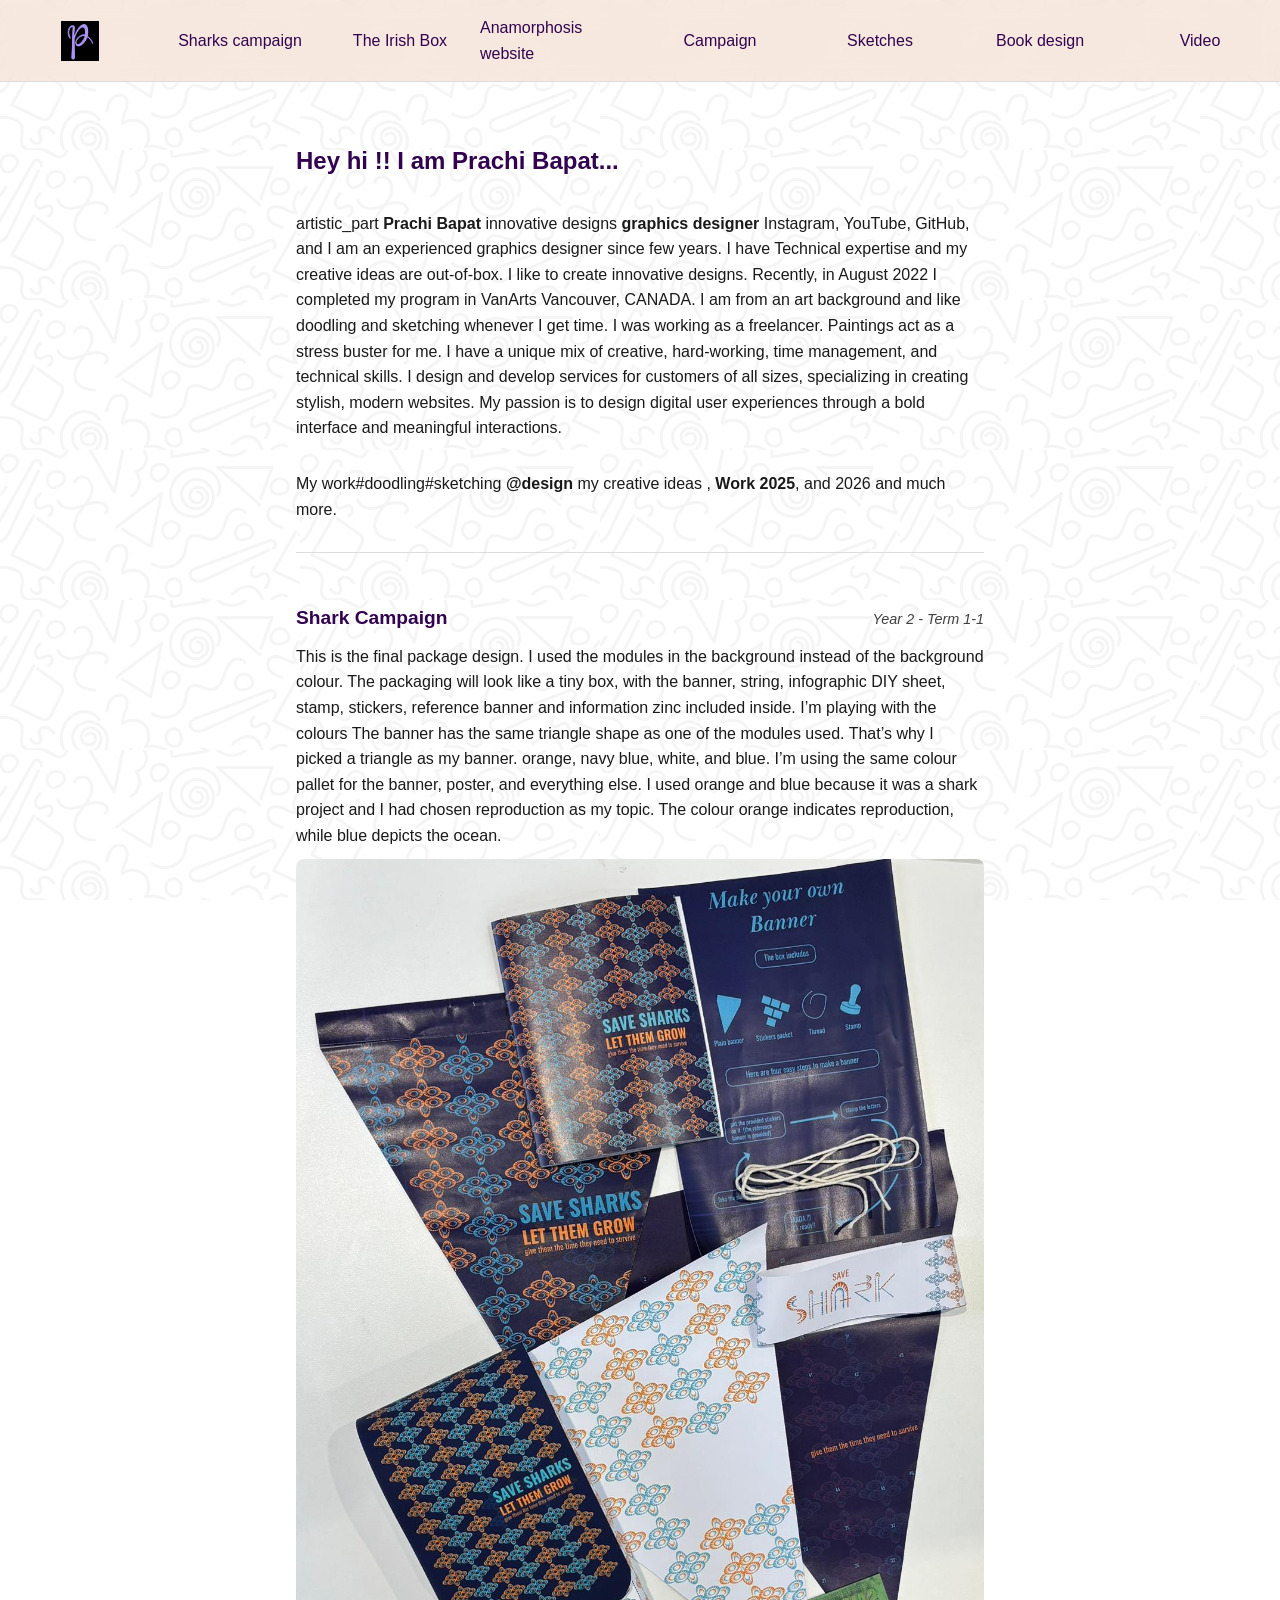
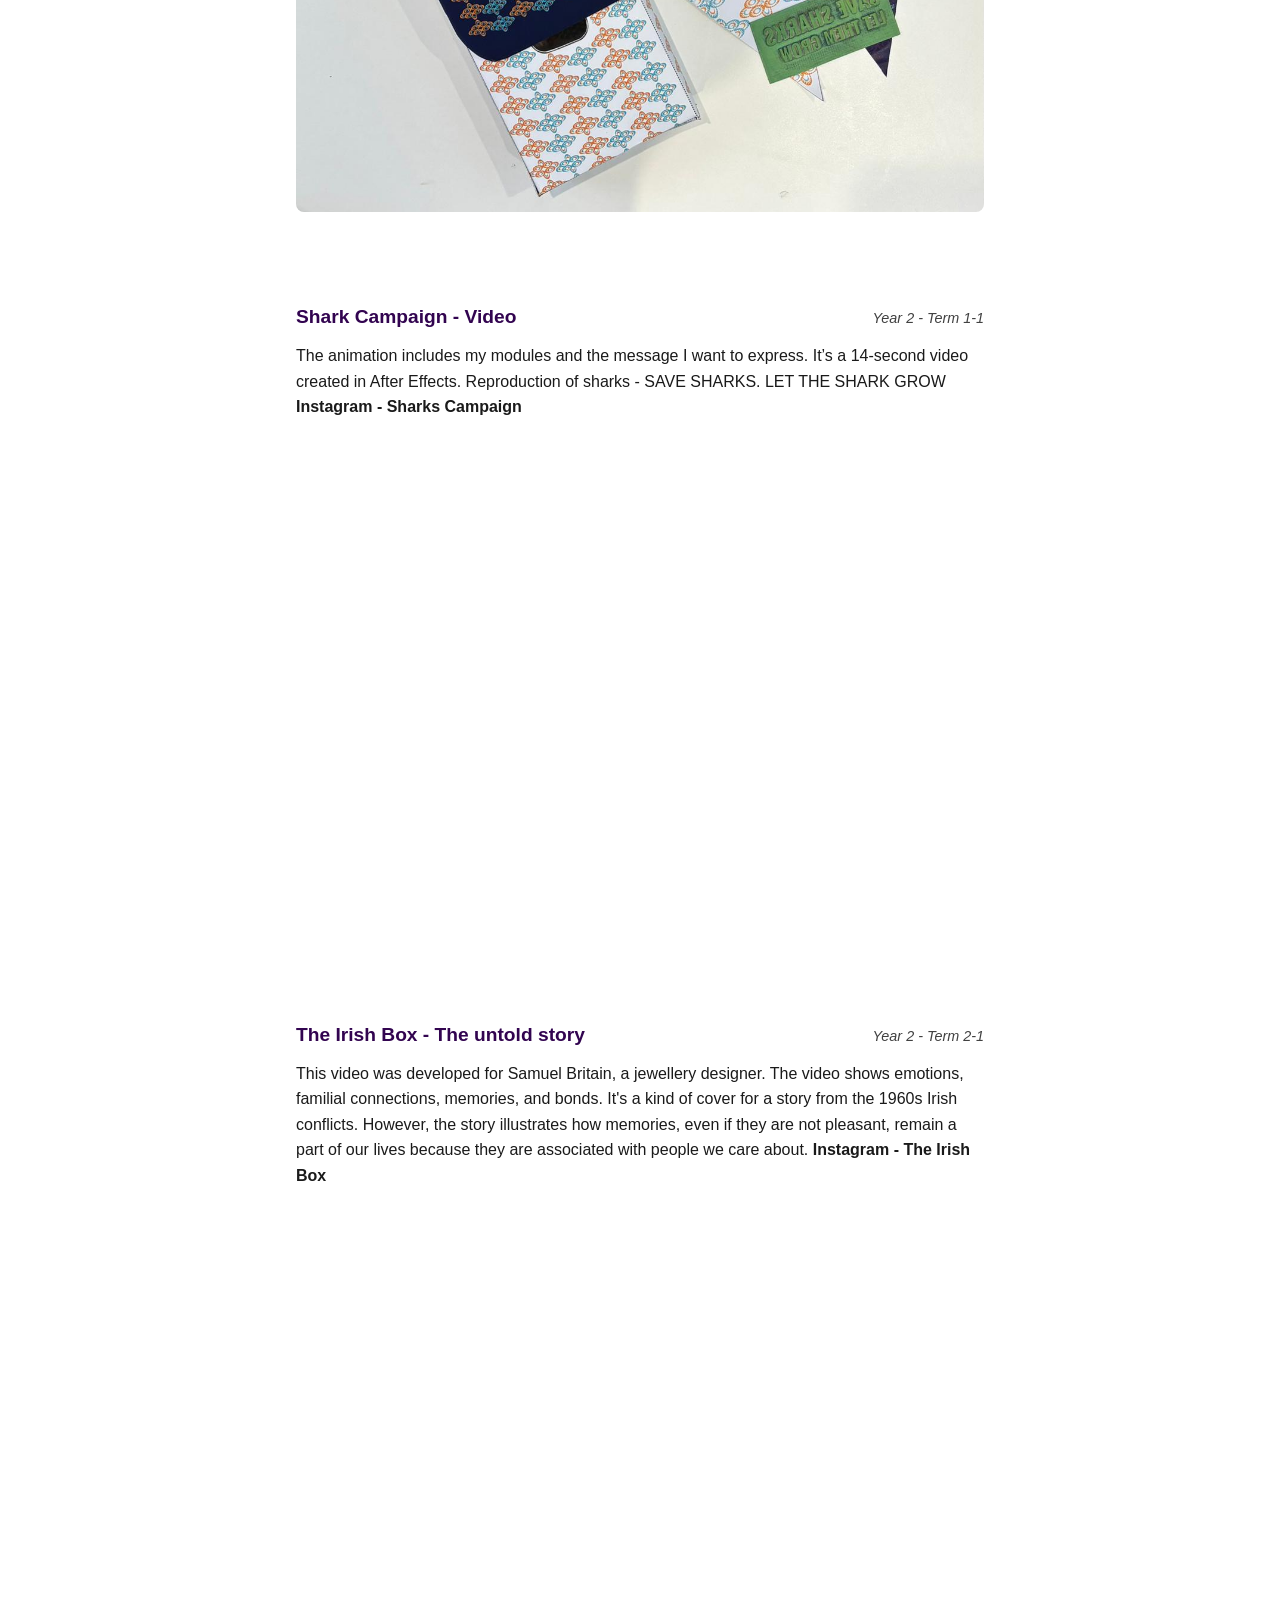
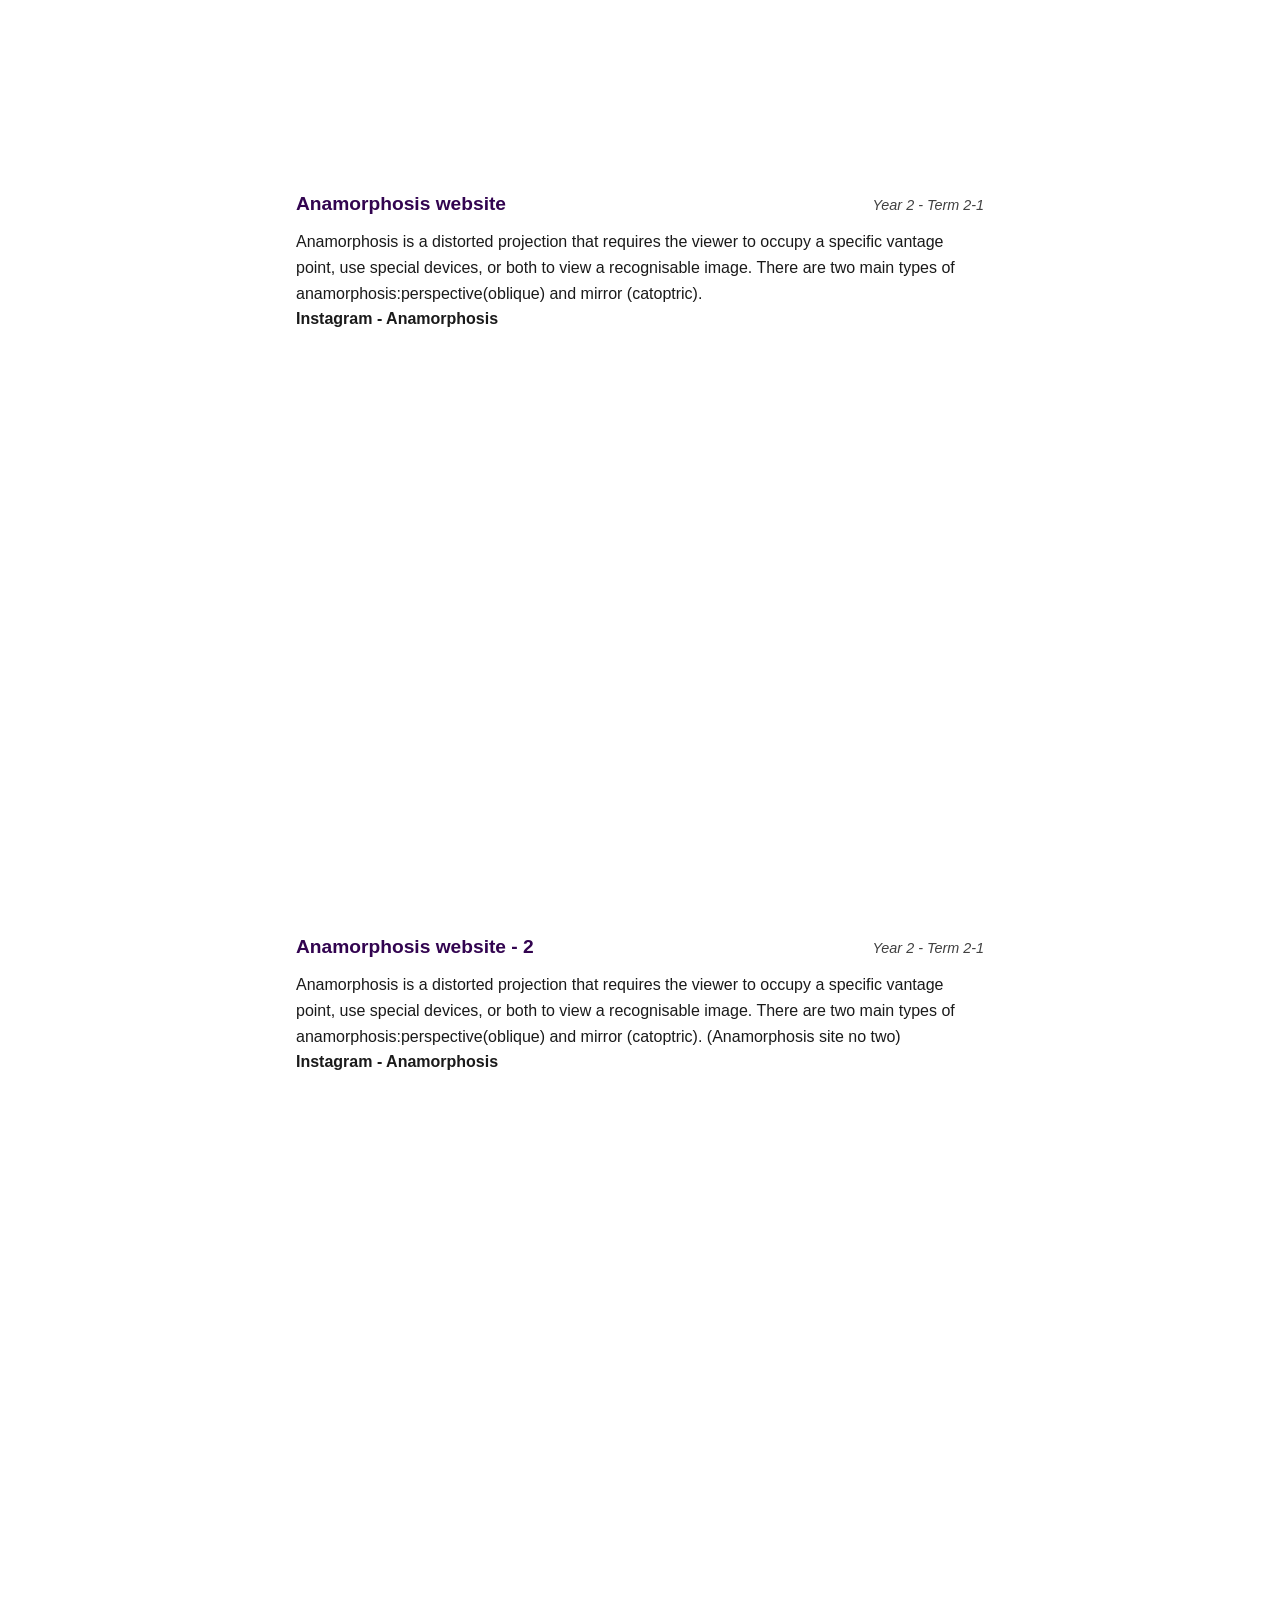
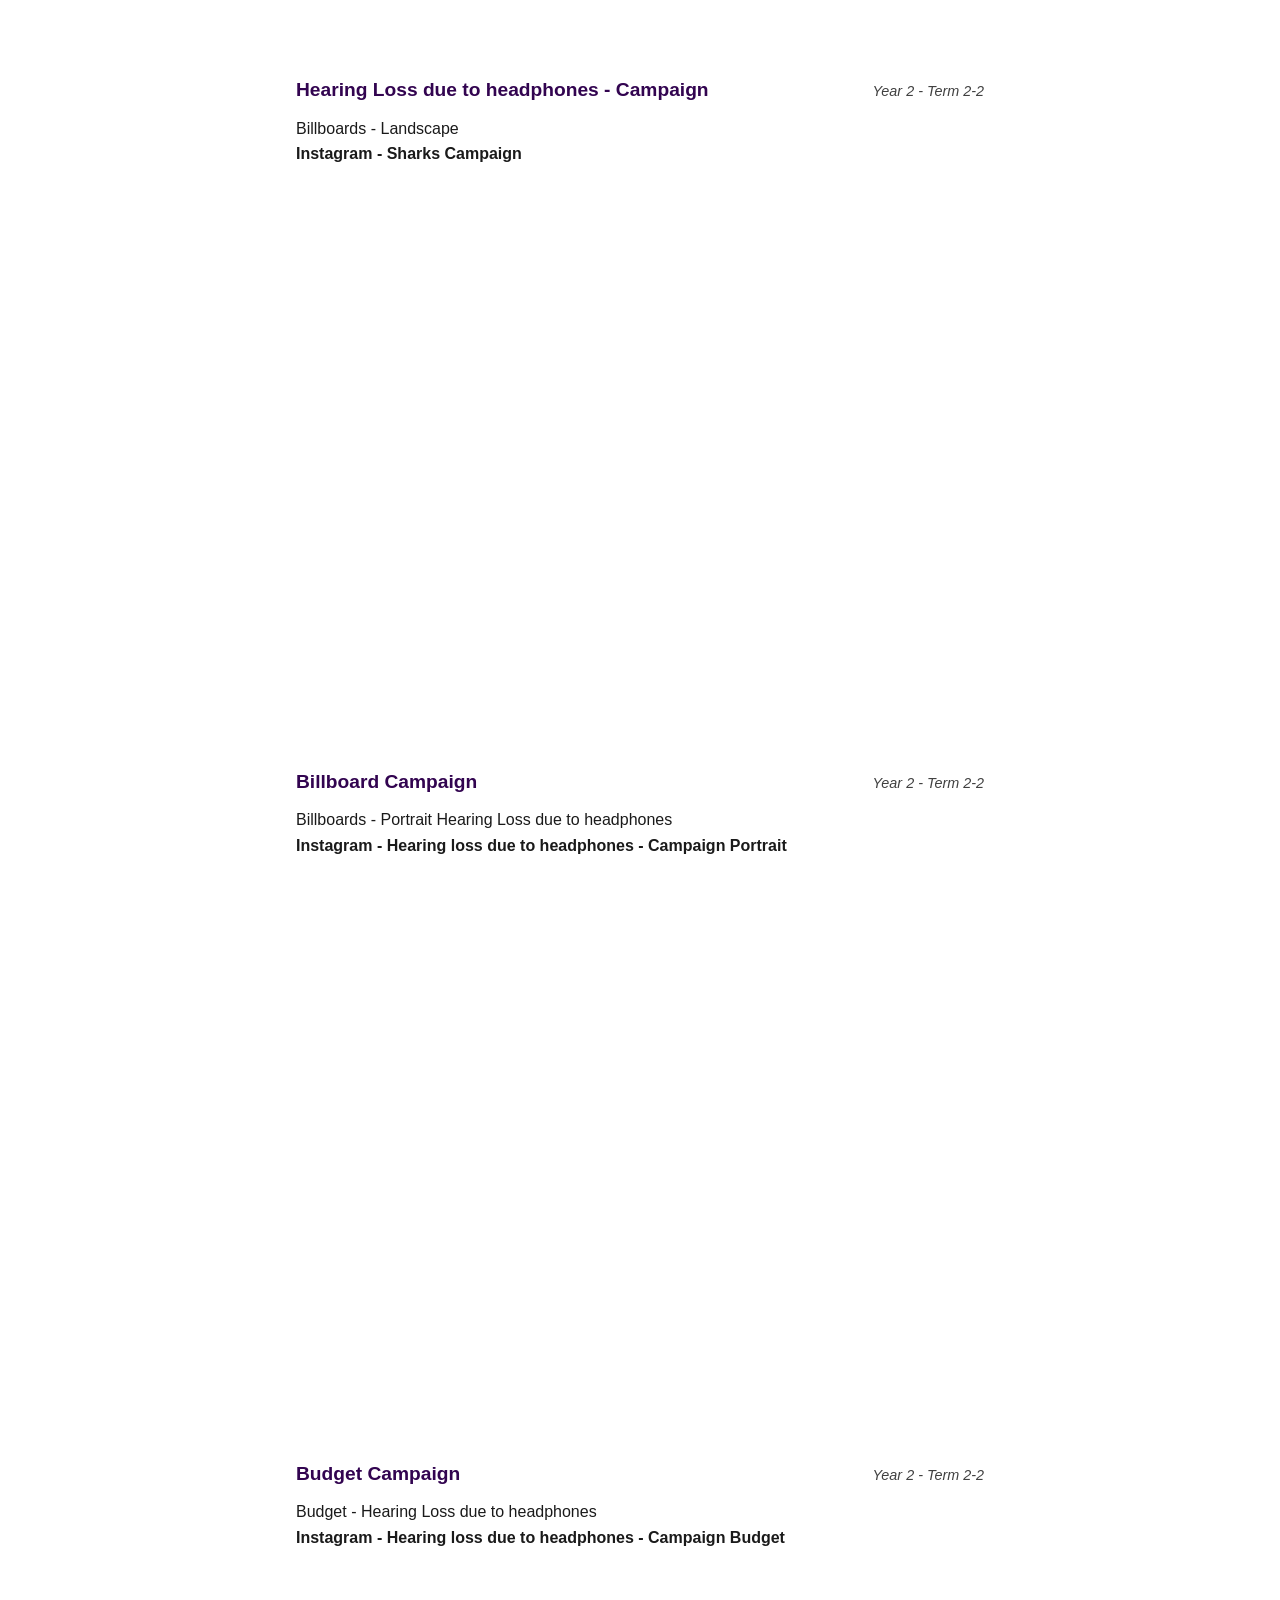
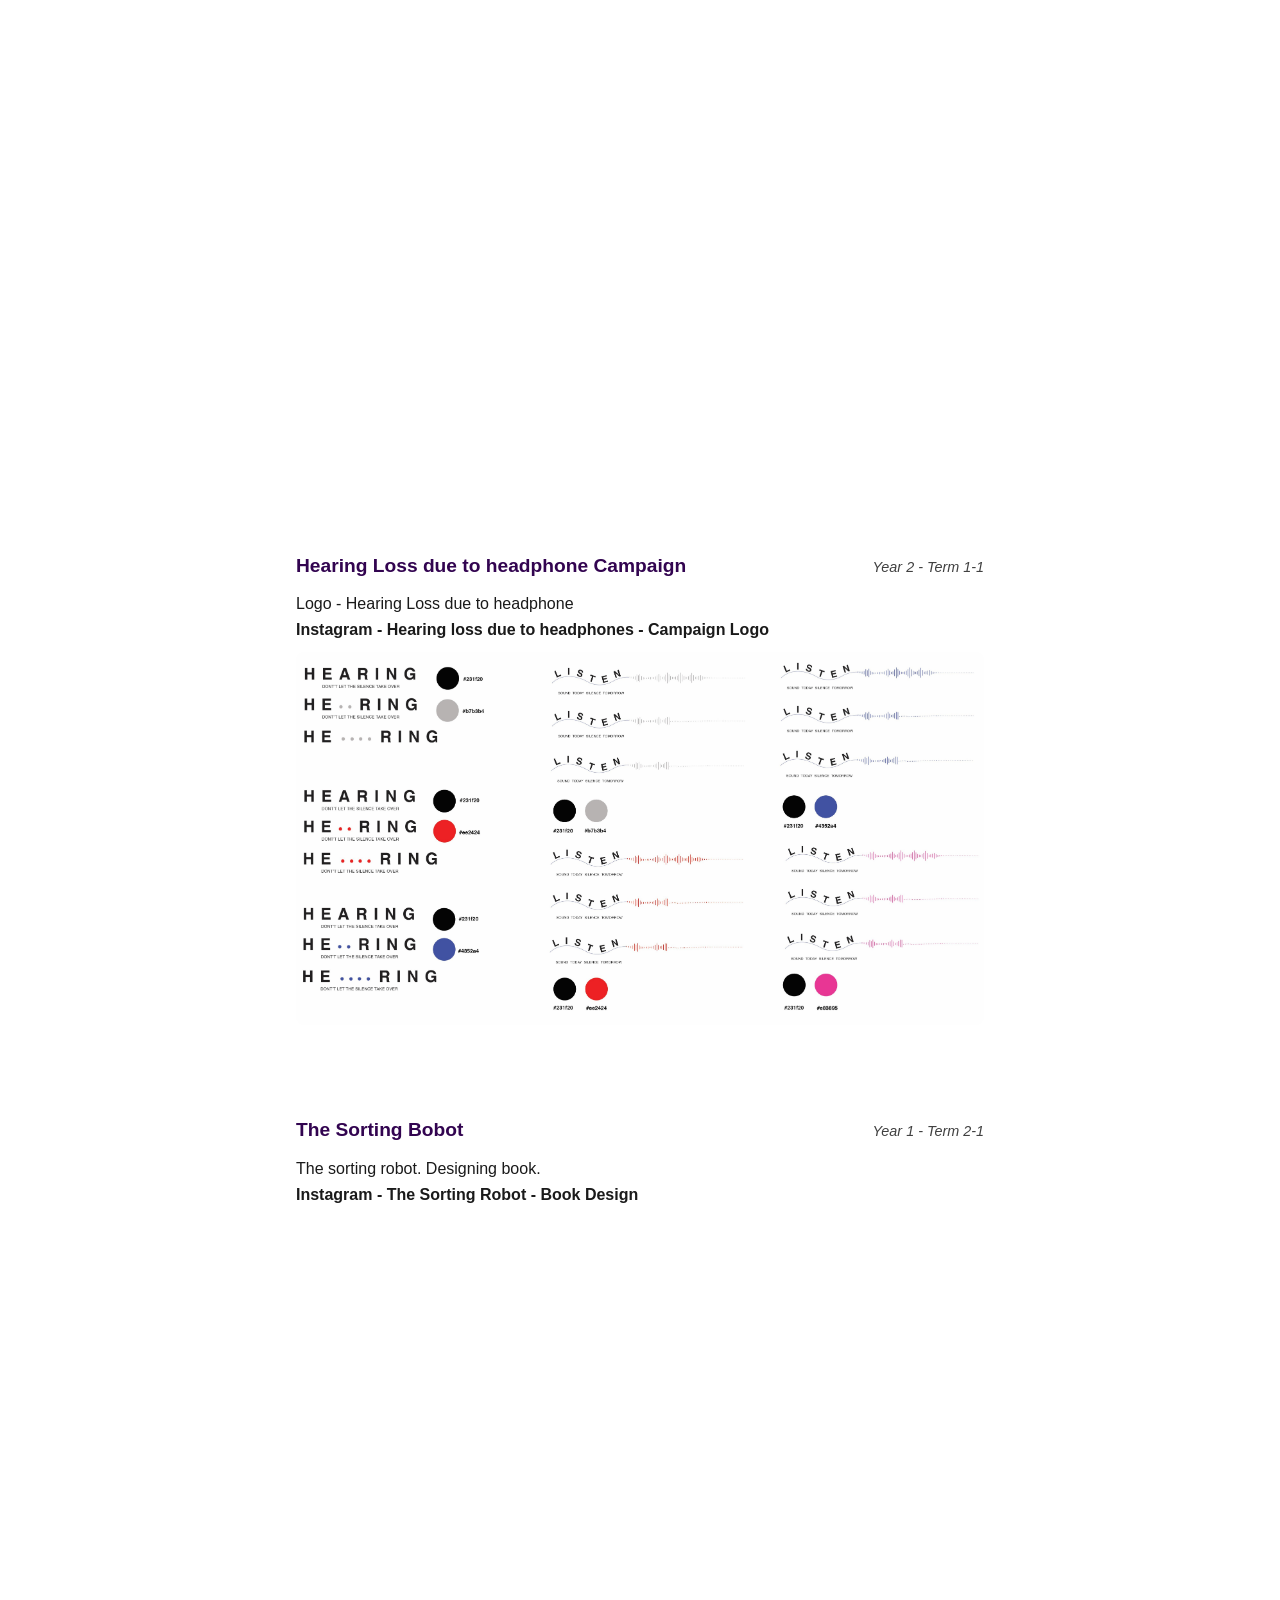
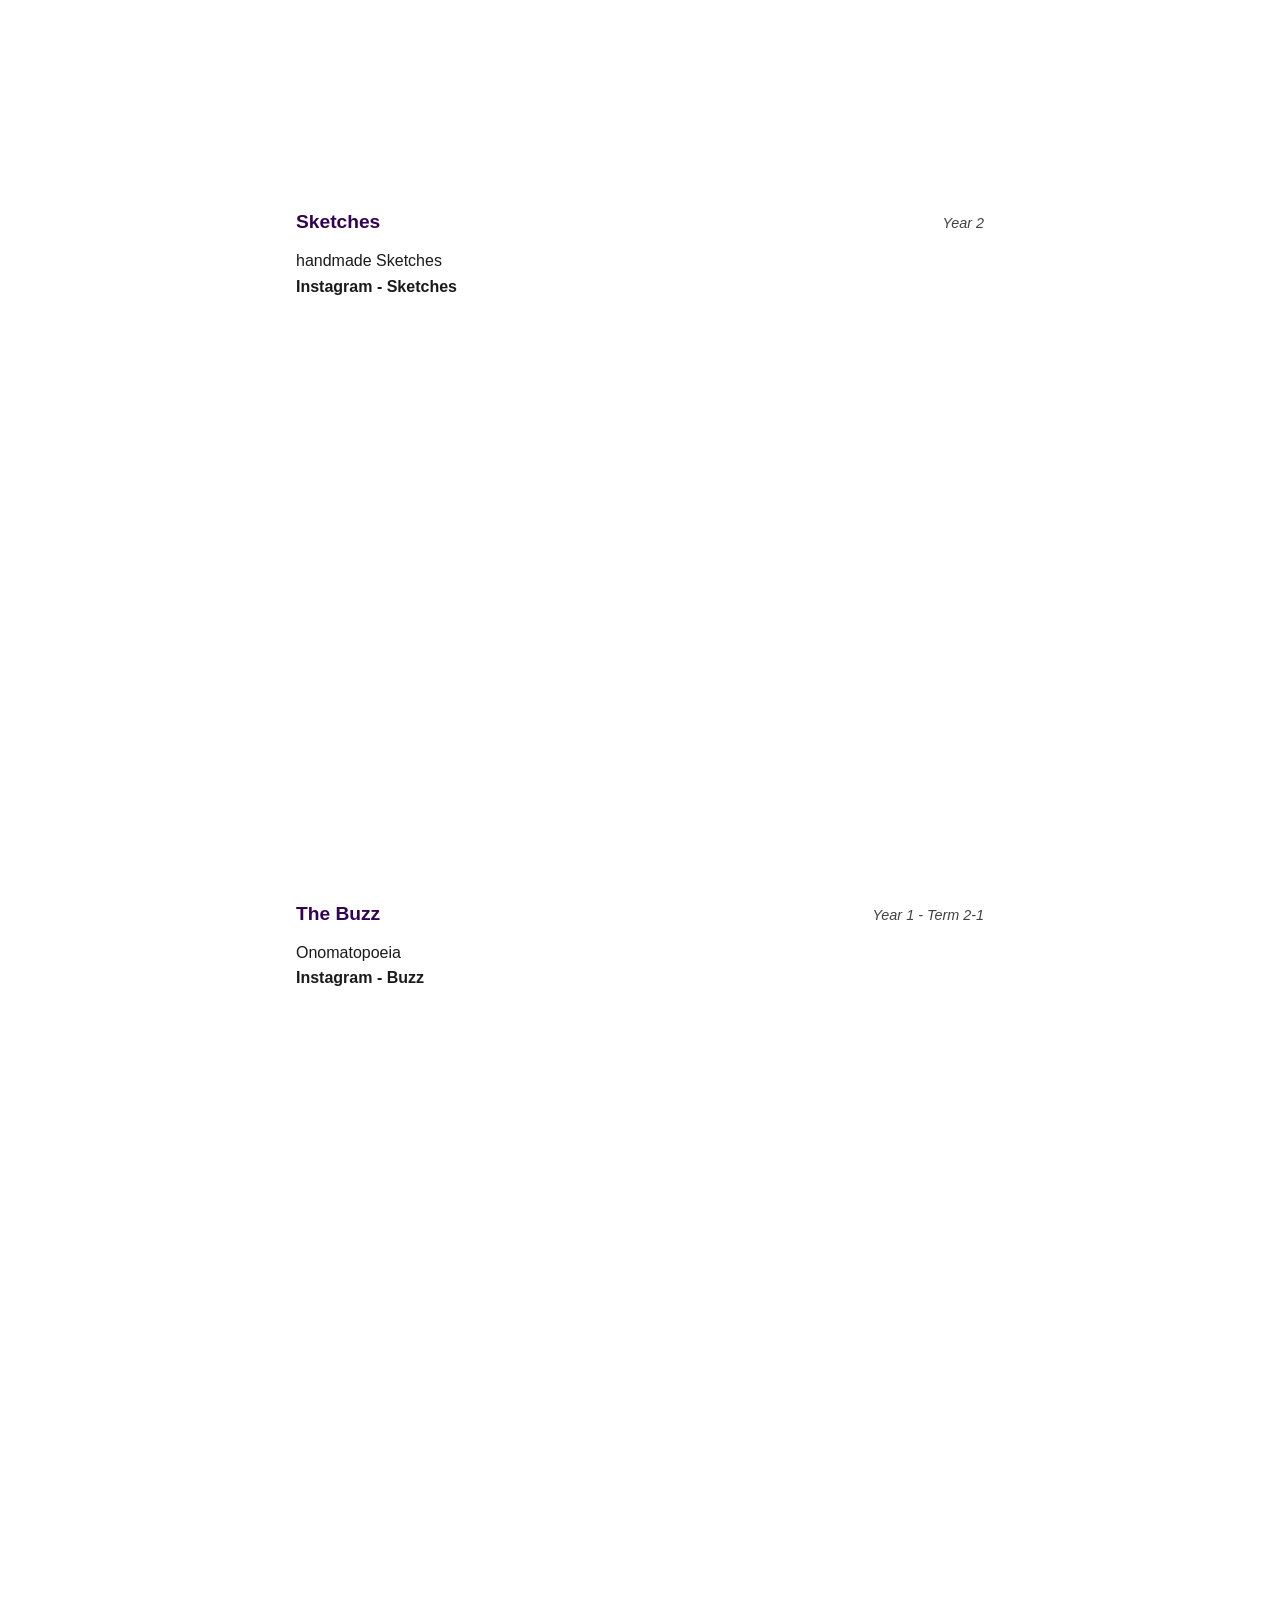
==== index.html @ adf783c0 "updated" ====
<!DOCTYPE html>
<html lang="en">
<head>
    <meta charset="UTF-8">
    <meta name="viewport" content="width=device-width, initial-scale=1.0">
    <title>Prachi - Portfolio - 2026</title>
    <!-- Favicon -->
    <link rel="icon" type="image/png" href="assets/pp.png">
    <link rel="stylesheet" href="styles.css">
    <!-- Swamiho!!! -->
    <!-- <PrachiBapat> -->


</head>
<!-- <style>

</style> -->

<body>

   <nav class="navbar">
    <div class="nav-item logo">
        <img src="assets/pp.png" alt="Logo">
    </div>

    <div class="nav-item">
        <a href="#shark">Sharks campaign</a>
    </div>

    <div class="nav-item">
       <a href="#irish">The Irish Box</a>
    </div>

    <div class="nav-item">
        <a href="#anamorphosis">Anamorphosis website</a>
    </div>

      <div class="nav-item">
        <a href="#campaign">Campaign</a>
    </div>

      <div class="nav-item">
        <a href="#sketches">Sketches</a>
    </div>

    <div class="nav-item">
        <a href="#book">Book design</a>
    </div>

      <div class="nav-item">
        <a href="#buzz">Video</a>
    </div>
</nav>

<!-- My section Prachi Bapat -->
<div class="container">
<h1>Hey hi !! I am Prachi Bapat...</h1>
        
<div class="intro">
    <p>
    artistic_part

        <a href="https://www.instagram.com/artistic_part/" target="_blank" rel="noopener noreferrer">
        <strong>Prachi Bapat</strong>
        </a>
       innovative designs <strong>graphics designer</strong> 
        <a href="https://www.instagram.com/artistic_part/" target="_blank" rel="noopener noreferrer">Instagram</a>, 
        <a href="https://www.youtube.com/@bapatprachi1" target="_blank" rel="noopener noreferrer">YouTube</a>, 
        <a href="https://github.com/PrachiBapat" target="_blank" rel="noopener noreferrer">GitHub</a>, and 
        
       I am an experienced graphics designer since few years. I have Technical expertise and my creative ideas 
        are out-of-box. I like to create innovative designs. Recently, in August 2022 I completed my program in 
        VanArts Vancouver, CANADA. I am from an art background and like doodling and sketching whenever I get time. 
        I was working as a freelancer.
        Paintings act as a stress buster for me. I have a unique mix of creative, hard-working, time management, and 
        technical skills. I design and develop services for customers of all sizes, specializing in creating stylish, 
        modern websites. My passion is to design digital user experiences through a bold interface and meaningful 
        interactions.
   
   
    </p>
    </div>

    <div class="featured">
        <p>
            My work#doodling#sketching
            <a href="https://www.instagram.com/artistic_part/" target="_blank" rel="noopener noreferrer">
            <strong>@design</strong>
            </a>
            my creative ideas , 
            <a href="https://www.instagram.com/artistic_part/" target="_blank" rel="noopener noreferrer"></a> <a href="https://www.instagram.com/artistic_part/" target="_blank" rel="noopener noreferrer"><strong>Work 2025</strong></a>, and 2026 and much more.
        </p>
        </div>


<!-- Sections for portfolio -->
<!-- Shark campaign -->
    <div class="project" id="shark">
    <div class="project-header">
    <h2 class="project-title">Shark Campaign</h2>
    <span class="project-tag">Year 2 - Term 1-1</span>
    </div>
            
    <p class="project-description">
            This is the final package design. I used the modules
            in the background instead of the background
            colour. The packaging will look like a tiny box,
            with the banner, string, infographic DIY sheet,
            stamp, stickers, reference banner and information
            zinc included inside. I’m playing with the colours
            The banner has the same triangle shape as one of
            the modules used. That’s why I picked a triangle as
            my banner. orange, navy blue, white, and blue. I’m using the same
            colour pallet for the banner, poster, and everything else.
            I used orange and blue because it was a shark project
            and I had chosen reproduction as my topic. The colour
            orange indicates reproduction, while blue depicts the ocean. 
    </p>

    <div class="project-images" data-link="https://www.instagram.com/p/DTfpolkDM44/?img_index=1">
    <div class="project-image device">
            <img 
            src="assets/SharksCampaign.jpeg" 
            class="project-image device"
            style="width:100%; height:100%; object-fit:cover; display:block; border-radius:8px;"
            alt="sharks"
            />
</div>
</div>
</div>

        
<!-- src="assets/Save sharks - updated animation.mp4"  -->
<!-- Shark campaign - Video -->
<div class="project">
<div class="project-header">
<h2 class="project-title">Shark Campaign - Video</h2>
<span class="project-tag">Year 2 - Term 1-1</span>
</div>
            
<p class="project-description">
    The animation includes my modules and the message I want to express. It’s a 14-second video created in After Effects. 
    Reproduction of sharks - SAVE SHARKS. LET THE SHARK GROW <br>
     <a href="https://www.instagram.com/p/DTz6Tdmjepw/?img_index=1" target="_blank" rel="noopener noreferrer">
        <strong>Instagram - Sharks Campaign</strong>
        </a>
<div class="project-images">
    <iframe 
        class="project-image device"
        src="https://www.youtube.com/embed/jfuZoXgCUTU"
      style="width:100%; height:500px; border-radius:8px; border:none;"
        allow="accelerometer; autoplay; clipboard-write; encrypted-media; gyroscope; picture-in-picture"
        allowfullscreen>
    </iframe>
</div>
</div>


<!-- The Irish Box - The untold story -->
<div class="project" id="irish">
<div class="project-header">
        <h2 class="project-title">The Irish Box - The untold story</h2>
        <span class="project-tag">Year 2 - Term 2-1</span>
    </div>
            
        <p class="project-description">
        
        This video was developed for Samuel Britain, a jewellery designer. The video shows emotions, familial connections, 
        memories, and bonds. It's a kind of cover for a story from the 1960s Irish conflicts. However, the story illustrates 
        how memories, even if they are not pleasant, remain a part of our lives because they are associated with people 
        we care about.

         <a href="https://www.instagram.com/p/DXGnGL6jYrQ/" target="_blank" rel="noopener noreferrer">
        <strong>Instagram - The Irish Box</strong>
        </a>
        
        </p>

   <div class="project-images">
    <iframe 
        class="project-image device"
        src="https://www.youtube.com/embed/rxQp_QHBBwI"
      style="width:100%; height:500px; border-radius:8px; border:none;"
        allow="accelerometer; autoplay; clipboard-write; encrypted-media; gyroscope; picture-in-picture"
        allowfullscreen>
    </iframe>
</div>
</div>  


<!-- Website Anamorphosis -->
<div class="project" id="anamorphosis">
<div class="project-header">
<h2 class="project-title">Anamorphosis website</h2>
        <span class="project-tag">Year 2 - Term 2-1</span>
        </div>
            
        <p class="project-description">
        Anamorphosis is a distorted projection that requires the viewer to occupy a 
        specific vantage point, use special devices, or both to view a recognisable image. 
        There are two main types of anamorphosis:perspective(oblique) and mirror (catoptric). <br>

         <a href="https://www.instagram.com/p/DY26A_AoNQ3/" target="_blank" rel="noopener noreferrer">
        <strong>Instagram - Anamorphosis</strong>
        </a>
        </p>

    <div class="project-images" data-link="https://www.instagram.com/p/DY26A_AoNQ3/">
    <iframe 
        class="project-image device"
        src="https://www.youtube.com/embed/jjucuS_l2oU""
        style="width:100%; height:500px; border-radius:8px; border:none;"
        allow="autoplay; encrypted-media"
        allowfullscreen>
    </iframe>
</div>
</div> 


        
<!-- Anamorphosis site no 2 -->
<div class="project">
            <div class="project-header">
                <h2 class="project-title">Anamorphosis website - 2</h2>
                <span class="project-tag">Year 2 - Term 2-1</span>
            </div>
            
            <p class="project-description">
            Anamorphosis is a distorted projection that requires the viewer to occupy a 
            specific vantage point, use special devices, or both to view a recognisable image. 
            There are two main types of anamorphosis:perspective(oblique) and mirror (catoptric).
            (Anamorphosis site no two) <br>

             <a href="https://www.instagram.com/p/DY26xg7IZVU/" target="_blank" rel="noopener noreferrer">
            <strong>Instagram - Anamorphosis</strong>
            </a>
            </p>

    <div class="project-images" data-link="https://www.instagram.com/p/DY26xg7IZVU/">
    <iframe 
        class="project-image device"
        src="https://www.youtube.com/embed/wKIyB-eJLmo"
        style="width:100%; height:500px; border-radius:8px; border:none;"
        allow="autoplay; encrypted-media"
        allowfullscreen>
    </iframe>
</div>
</div>


<!-- Billboard - Campaign -->
<div class="project" id="campaign">
            <div class="project-header">
                <h2 class="project-title"> Hearing Loss due to headphones - Campaign</h2>
                <span class="project-tag">Year 2 - Term 2-2</span>
            </div>
            
            <p class="project-description">
            Billboards - Landscape <br>
            <a href="https://www.instagram.com/p/DY2wqzvoAAr/" target="_blank" rel="noopener noreferrer">
            <strong>Instagram - Sharks Campaign</strong>
        </a>

            </p>

    <div class="project-images" data-link="https://www.instagram.com/p/DY2wqzvoAAr/">
    <iframe 
        class="project-image device"
        src="https://www.youtube.com/embed/767msRxEMl8"
        style="width:100%; height:500px; border-radius:8px; border:none;"
        allow="autoplay; encrypted-media"
        allowfullscreen>
    </iframe>
</div>
</div>

<!-- Billboard - Campaign - Portrait-->
<div class="project" id="campaign">
            <div class="project-header">
                <h2 class="project-title"> Billboard Campaign</h2>
                <span class="project-tag">Year 2 - Term 2-2</span>
            </div>
            
            <p class="project-description">
            Billboards - Portrait
            Hearing Loss due to headphones<br>

            <a href="https://www.instagram.com/p/DY2xyRoocsJ/" target="_blank" rel="noopener noreferrer">
            <strong>Instagram - Hearing loss due to headphones - Campaign Portrait</strong>
        </a>

            </p>

    <div class="project-images" data-link="https://www.instagram.com/p/DY2xyRoocsJ/">
    <iframe 
        class="project-image device"
        src="https://www.youtube.com/embed/bPIADqx1MvQ"
        style="width:100%; height:500px; border-radius:8px; border:none;"
        allow="autoplay; encrypted-media"
        allowfullscreen>
    </iframe>
</div>
</div>

<!-- Budget - Campaign -->
<div class="project" id="campaign">
            <div class="project-header">
                <h2 class="project-title"> Budget Campaign</h2>
                <span class="project-tag">Year 2 - Term 2-2</span>
            </div>
            
            <p class="project-description">
            Budget - Hearing Loss due to headphones <br>

             <a href="https://www.instagram.com/artistic_part/reel/DY23F_gIOBh/" target="_blank" rel="noopener noreferrer">
            <strong>Instagram - Hearing loss due to headphones - Campaign Budget</strong>
        </a>
            </p>

    <div class="project-images" data-link="https://www.instagram.com/artistic_part/reel/DY23F_gIOBh/">
    <iframe 
        class="project-image device"
        src="https://www.youtube.com/embed/WJ8DaYz_bf4"
        style="width:100%; height:500px; border-radius:8px; border:none;"
        allow="autoplay; encrypted-media"
        allowfullscreen>
    </iframe>
</div>
</div>

<!-- Logo campaign -->
    <div class="project" id="campaign">
    <div class="project-header">
    <h2 class="project-title">Hearing Loss due to headphone Campaign</h2>
    <span class="project-tag">Year 2 - Term 1-1</span>
    </div>
            
    <p class="project-description">
         Logo - Hearing Loss due to headphone <br>
               <a href="https://www.instagram.com/p/DY2y972jb9u/" target="_blank" rel="noopener noreferrer">
            <strong>Instagram - Hearing loss due to headphones - Campaign Logo</strong>
        </a> 
    </p>

    <div class="project-images" data-link="https://www.instagram.com/p/DY2y972jb9u/">
    <div class="project-image device">
            <img 
            src="assets/Hearing Loss due to Headphones - Logo-01.jpg" 
            class="project-image device"
            style="width:100%; height:100%; object-fit:cover; display:block; border-radius:8px;"
            alt="sharks"
            />
</div>
</div>
</div>

<!-- Book - The sorting robot -->
<div class="project" id="book">
            <div class="project-header">
                <h2 class="project-title">The Sorting Bobot</h2>
                <span class="project-tag">Year 1 - Term 2-1</span>
            </div>
            
            <p class="project-description">
            The sorting robot. Designing book.<br>
                  <a href="https://www.instagram.com/p/DOA12x0DUyA/" target="_blank" rel="noopener noreferrer">
            <strong>Instagram - The Sorting Robot - Book Design</strong>
        </a> 
            </p>

    <div class="project-images" data-link="https://www.instagram.com/p/DOA12x0DUyA/">
    <iframe 
        class="project-image device"
        src="https://www.youtube.com/embed/66nBDnQL9U8"
        style="width:100%; height:500px; border-radius:8px; border:none;"
        allow="autoplay; encrypted-media"
        allowfullscreen>
    </iframe>
</div>
</div>

<!-- Sketches -->
<div class="project" id="sketches">
            <div class="project-header">
                <h2 class="project-title"> Sketches</h2>
                <span class="project-tag">Year 2</span>
            </div>
            
            <p class="project-description">
            handmade Sketches <br>

            <a href="https://www.instagram.com/artistic_part/reel/DY2yWN8I6-Y/" target="_blank" rel="noopener noreferrer">
            <strong>Instagram - Sketches</strong>
        </a> 
            </p>

    <div class="project-images" data-link="https://www.instagram.com/artistic_part/reel/DY2yWN8I6-Y/">
    <iframe 
        class="project-image device"
        src="https://www.youtube.com/embed/px8XT_Nkpfc"
        style="width:100%; height:500px; border-radius:8px; border:none;"
        allow="autoplay; encrypted-media"
        allowfullscreen>
    </iframe>
</div>
</div>


<!-- Video - Buzz -->
<div class="project" id="buzz">
            <div class="project-header">
                <h2 class="project-title">The Buzz</h2>
                <span class="project-tag">Year 1 - Term 2-1</span>
            </div>
            
            <p class="project-description">
            Onomatopoeia <br>

                   <a href="https://www.instagram.com/p/DYuwjzrI7lY/" target="_blank" rel="noopener noreferrer">
            <strong>Instagram - Buzz</strong>
        </a>
            </p>

    <div class="project-images" data-link="https://www.instagram.com/p/DYuwjzrI7lY/">
    <iframe 
        class="project-image device"
        src="https://www.youtube.com/embed/GcsMvX7XHA8"
        style="width:100%; height:500px; border-radius:8px; border:none;"
        allow="autoplay; encrypted-media"
        allowfullscreen>
    </iframe>
</div>
</div>


</div> 
</div>

    <script src="script.js"></script>
</body>
</html>
---- styles.css ----
* {
  margin: 0;
  padding: 0;
  box-sizing: border-box;
}

html{
    scroll-behavior: smooth;
}

.navbar {
    width: 100%;
    display: grid;
    grid-template-columns: repeat(8, 1fr);
    align-items: center;
    /* background-color: rgb(243, 222, 208); */
    background: rgba(243, 222, 208, 0.65);
    backdrop-filter: blur(10px);
    -webkit-backdrop-filter: blur(20px);
    border-bottom: 1px solid rgba(0,0,0,0.08);
    border-bottom: 1px solid #ddd;
    padding: 15px 0;
    position: sticky;
    top: 0;
    z-index: 1000;
}

.nav-item {
    display: flex;
    justify-content: center;
    align-items: center;
}

.nav-item.logo img {
    height: 40px;
    width: auto;
    object-fit: contain;
    transition: transform 0.6s ease;
}

.nav-item.logo img:hover {
  transform: rotate(360deg);
}

.nav-item a {
    font-size: 1rem;
    font-weight: 500;
    color: rgb(50, 4, 80);
    text-decoration: none;
    display: inline-block;
    transition: transform 0.3s ease;
}

.nav-item a:hover {
    transform: scale(1.2);
    text-decoration: solid;
}

@media (max-width: 768px) {
    .navbar {
        grid-template-columns: 1fr;
        gap: 10px;
        padding: 15px;
    }
}

body {
  font-family: "DM Sans", sans-serif;
  color: #1a1a1a;
  line-height: 1.6;
  position: relative;
  z-index: 0;
}

body::before {
  content: "";
  position: fixed;
  inset: 0;

  background-image: url('assets/doodle.jpg');
  background-size: 300px;
  background-repeat: repeat;
  opacity: 0.04;
  z-index: -1;
  pointer-events: none;
}


.container {
  max-width: 1200px;
  margin: 0 auto;
  padding: 60px 20vw;
}

h1 {
  font-size: 1.5rem;
  font-weight: 600;
  margin-bottom: 30px;
  color: rgb(50, 4, 80);
}

h2{
     color: rgb(50, 4, 80);
}

p {
  font-size: 1rem;
  font-weight: 400;
}

.intro {
  max-width: 700px;
  margin-bottom: 20px;
  font-size: 1rem;
}

strong {
  font-weight: 600;
}

a {
  color: inherit;
  text-decoration: none;
}

a:hover {
  text-decoration: underline;
}

.featured {
    margin: 30px 0 50px;
    padding-bottom: 30px;
    border-bottom: 1px solid #ddd;
}

.project {
    margin-top: 40px;
    display: flex;
    flex-direction: column;
    margin-bottom: 10vh;
}

.project-header {
    display: flex;
    justify-content: space-between;
    align-items: baseline;
    margin-bottom: 10px;
}

.project-title {
    font-size: 1.2rem;
    font-weight: 600;
}

.project-tag {
    font-size: 0.9rem;
    color: #414141;
    font-style: italic;
}

.project-description {
    font-size: 1rem;
    margin-bottom: 10px;
    max-width: 700px;
}

.project-images {
    width: 100%;
    display: flex;
    gap: 30px;
    flex-wrap: wrap;
}

.project-image {
    max-width: 100%;
    height: auto;
    border-radius: 8px;
}

.project-image.device {
    width: 100%;
}

@media (max-width: 768px) {
    .container {
        padding: 40px 20px;
    }
}
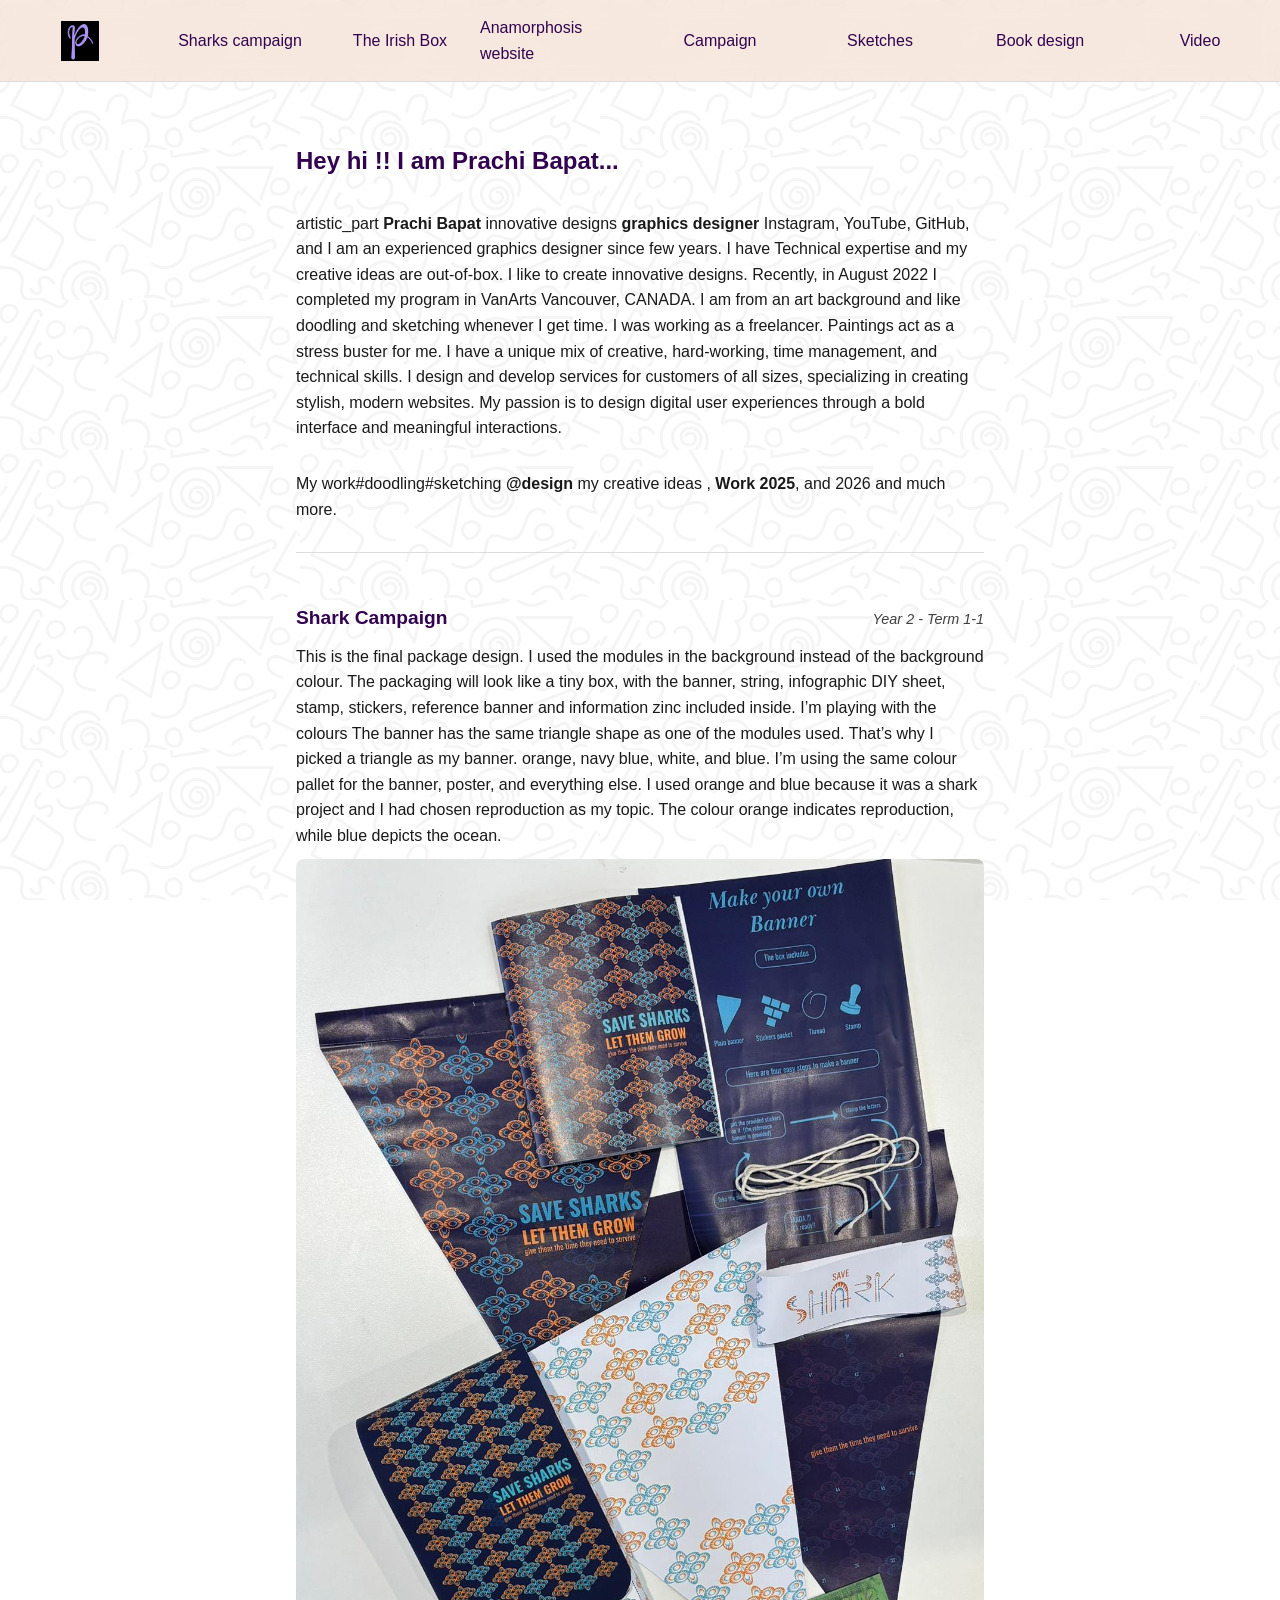
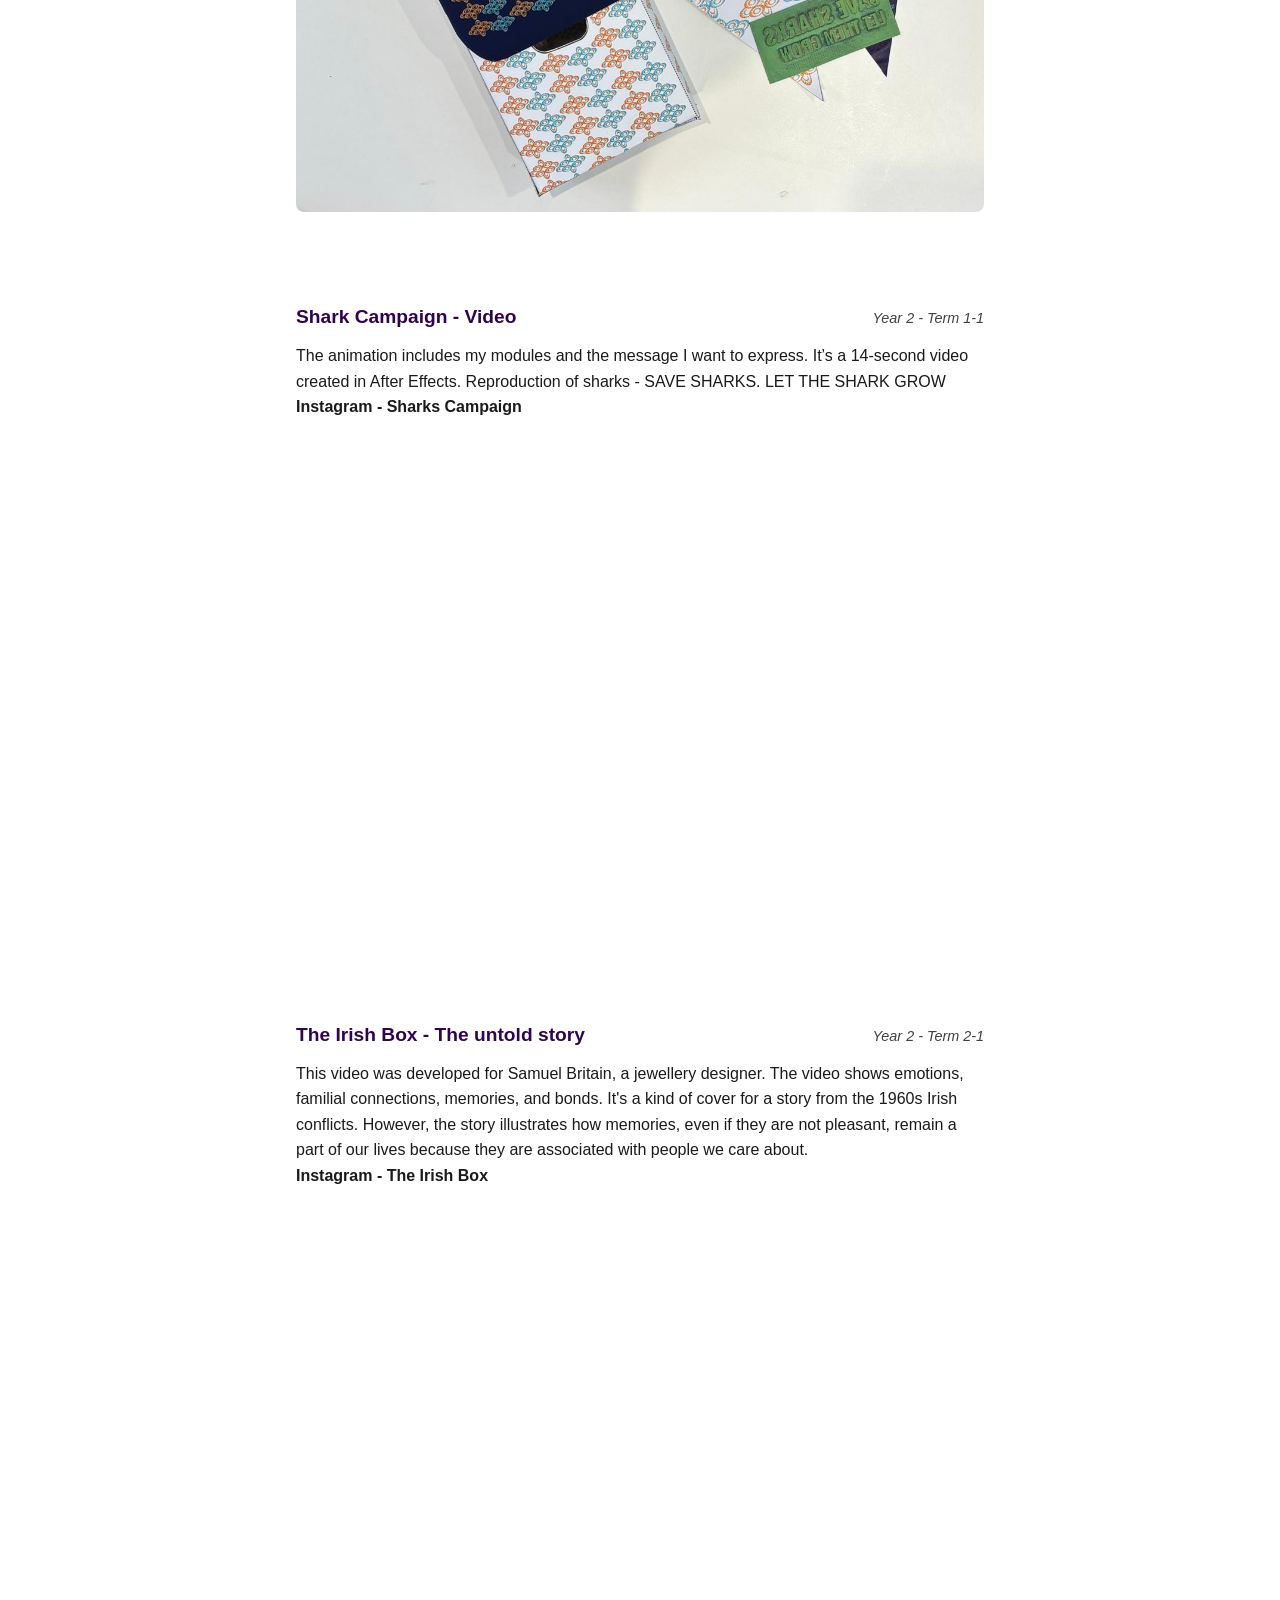
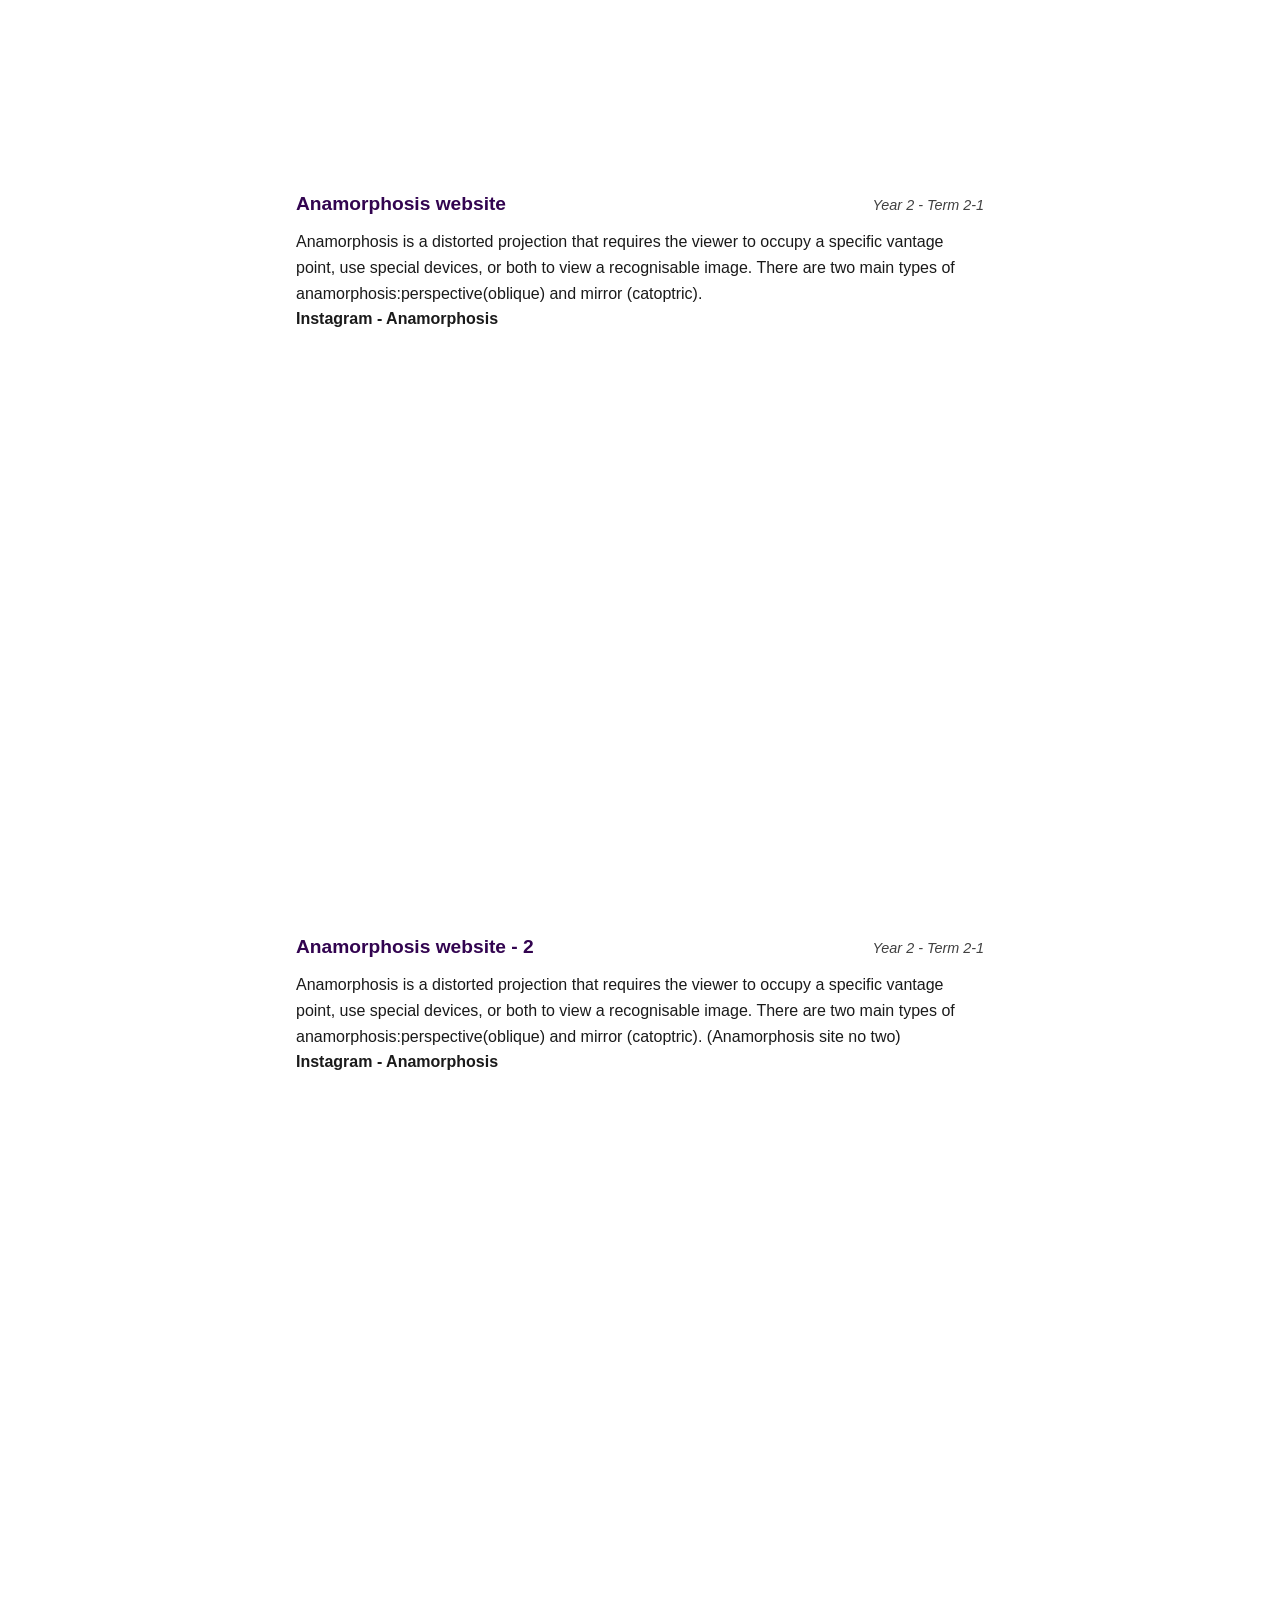
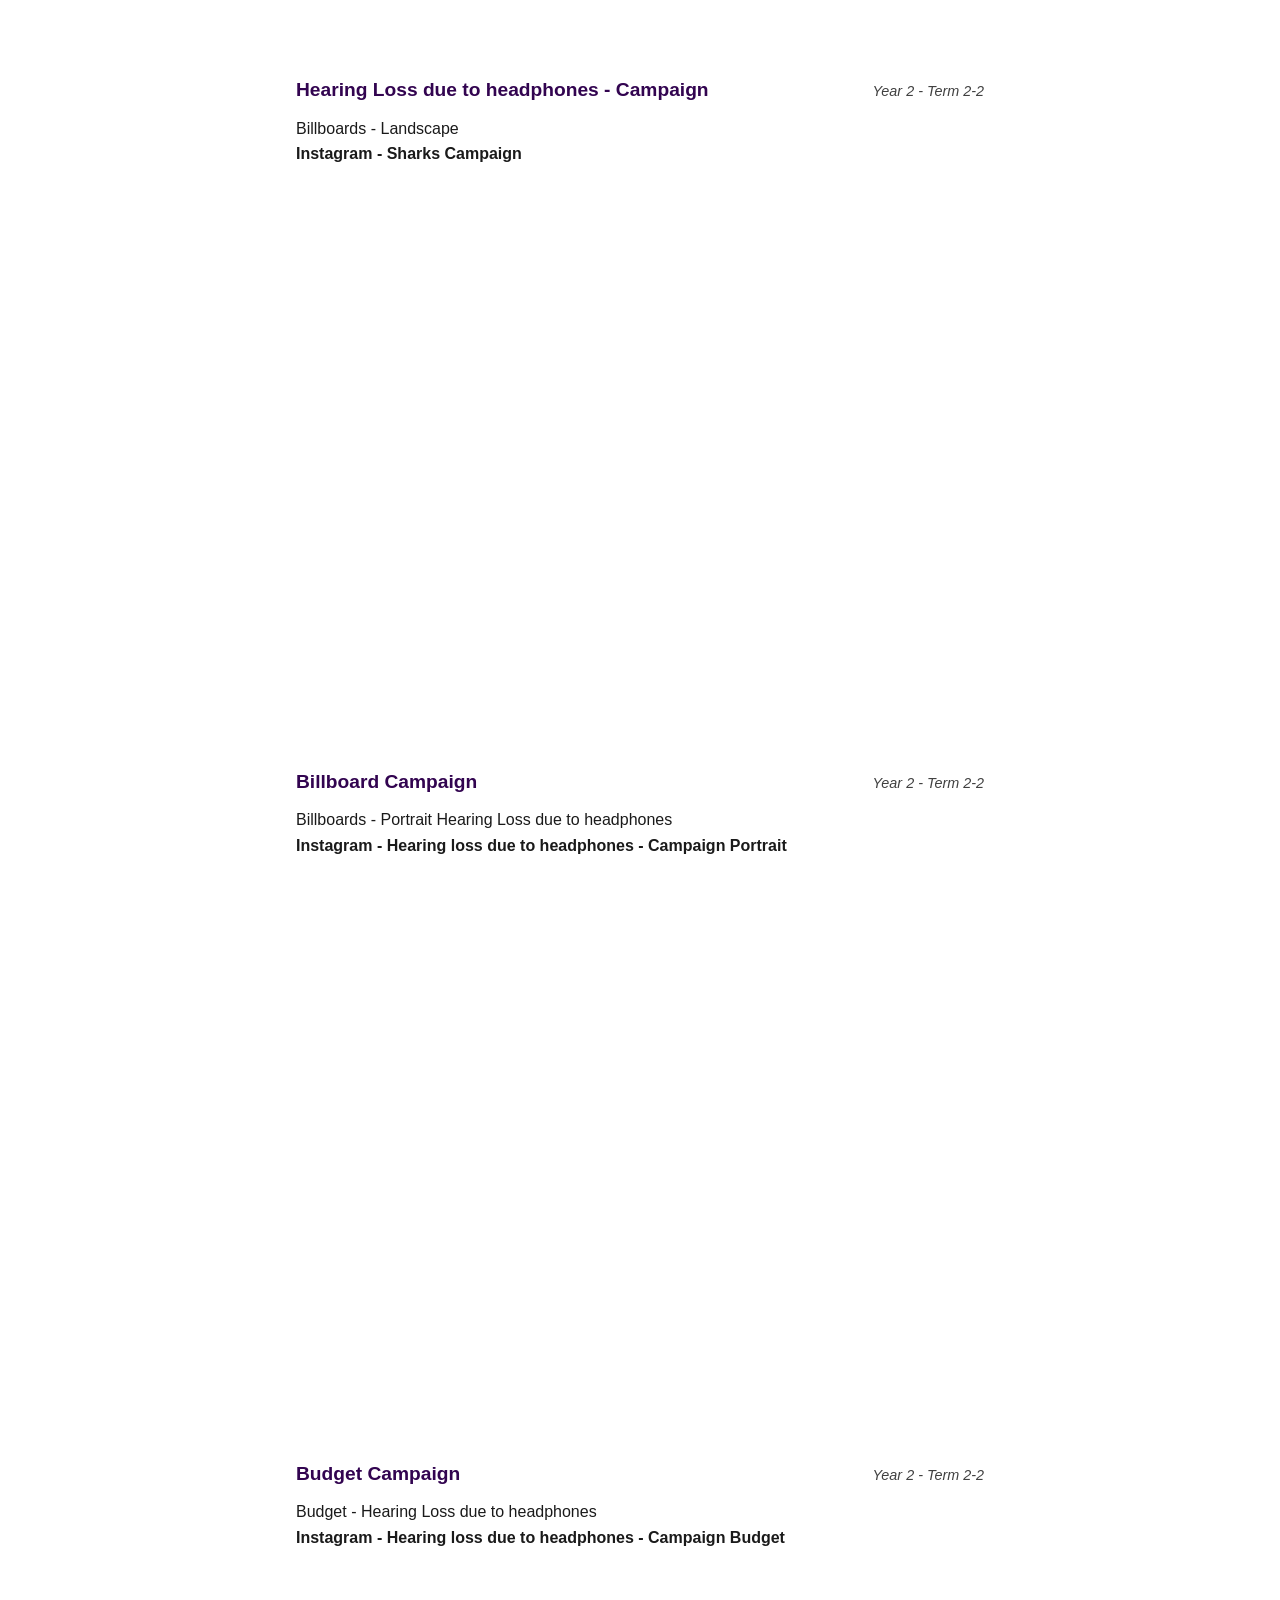
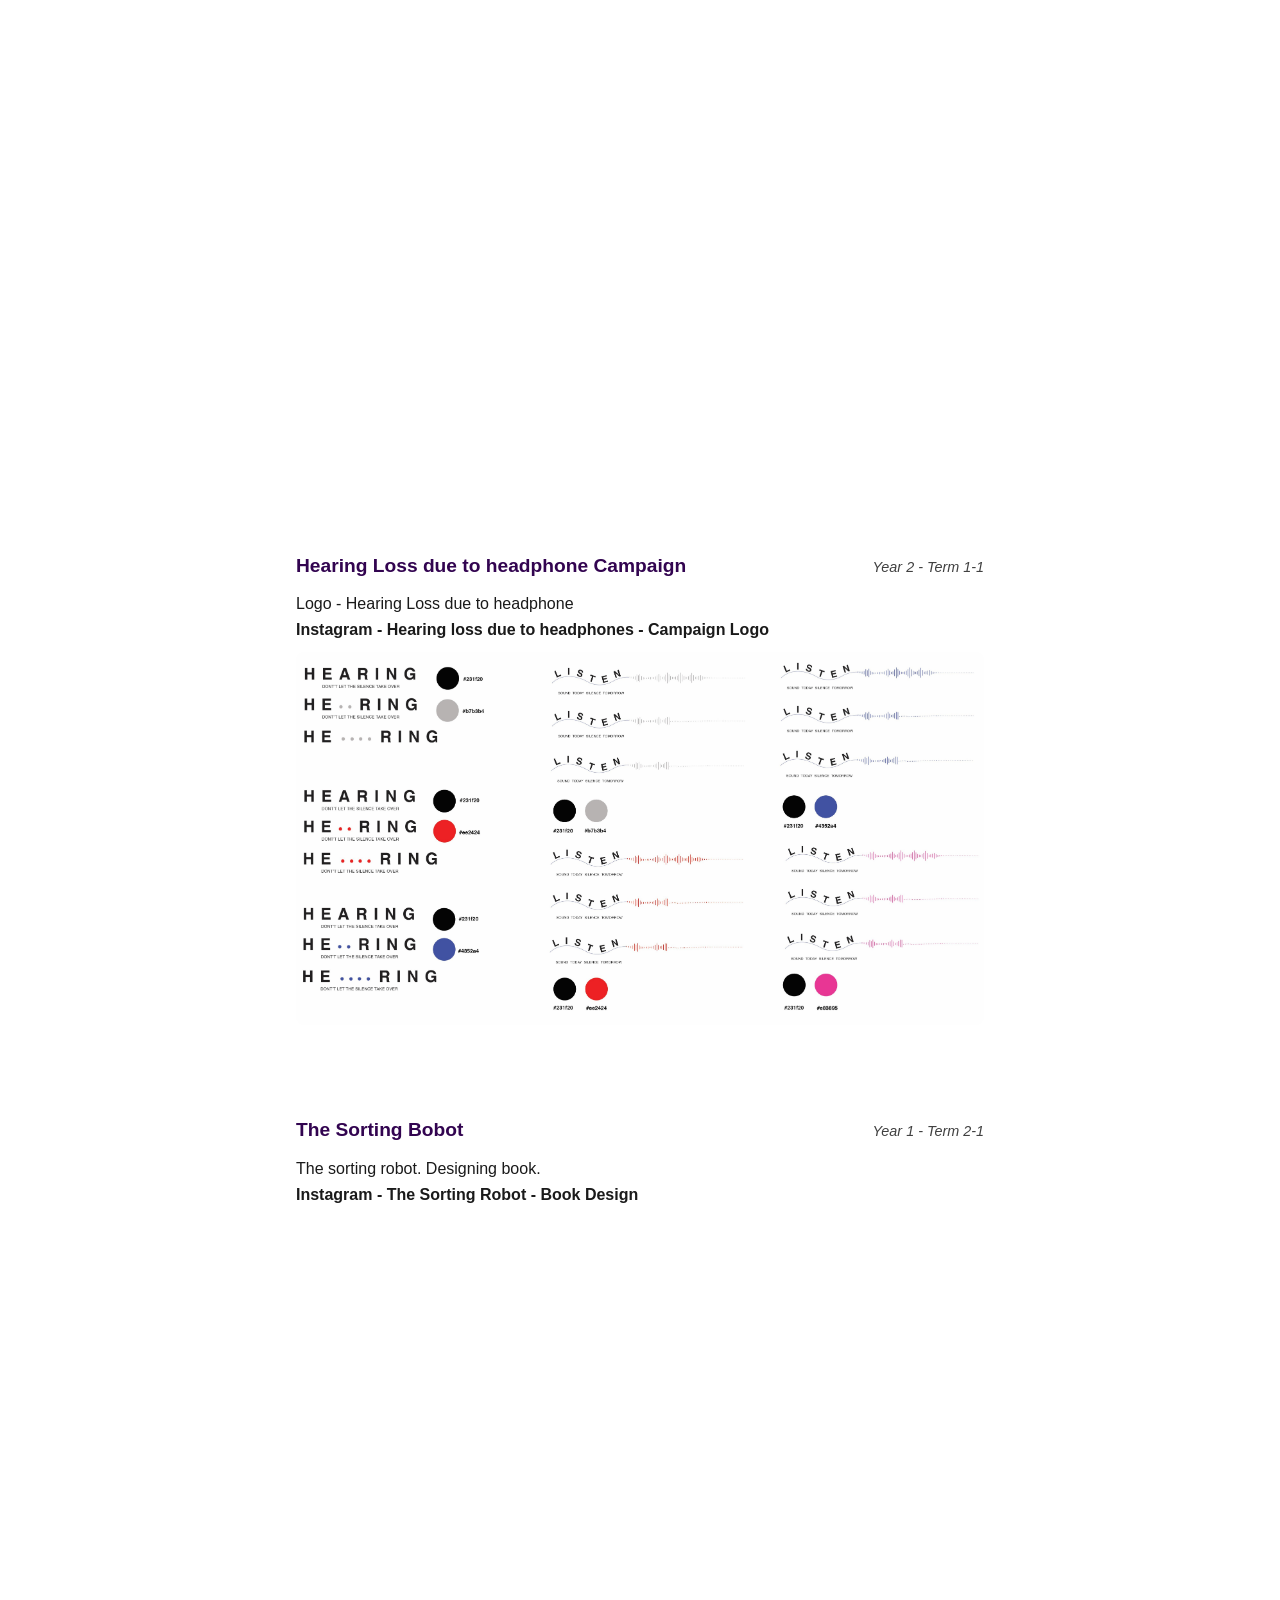
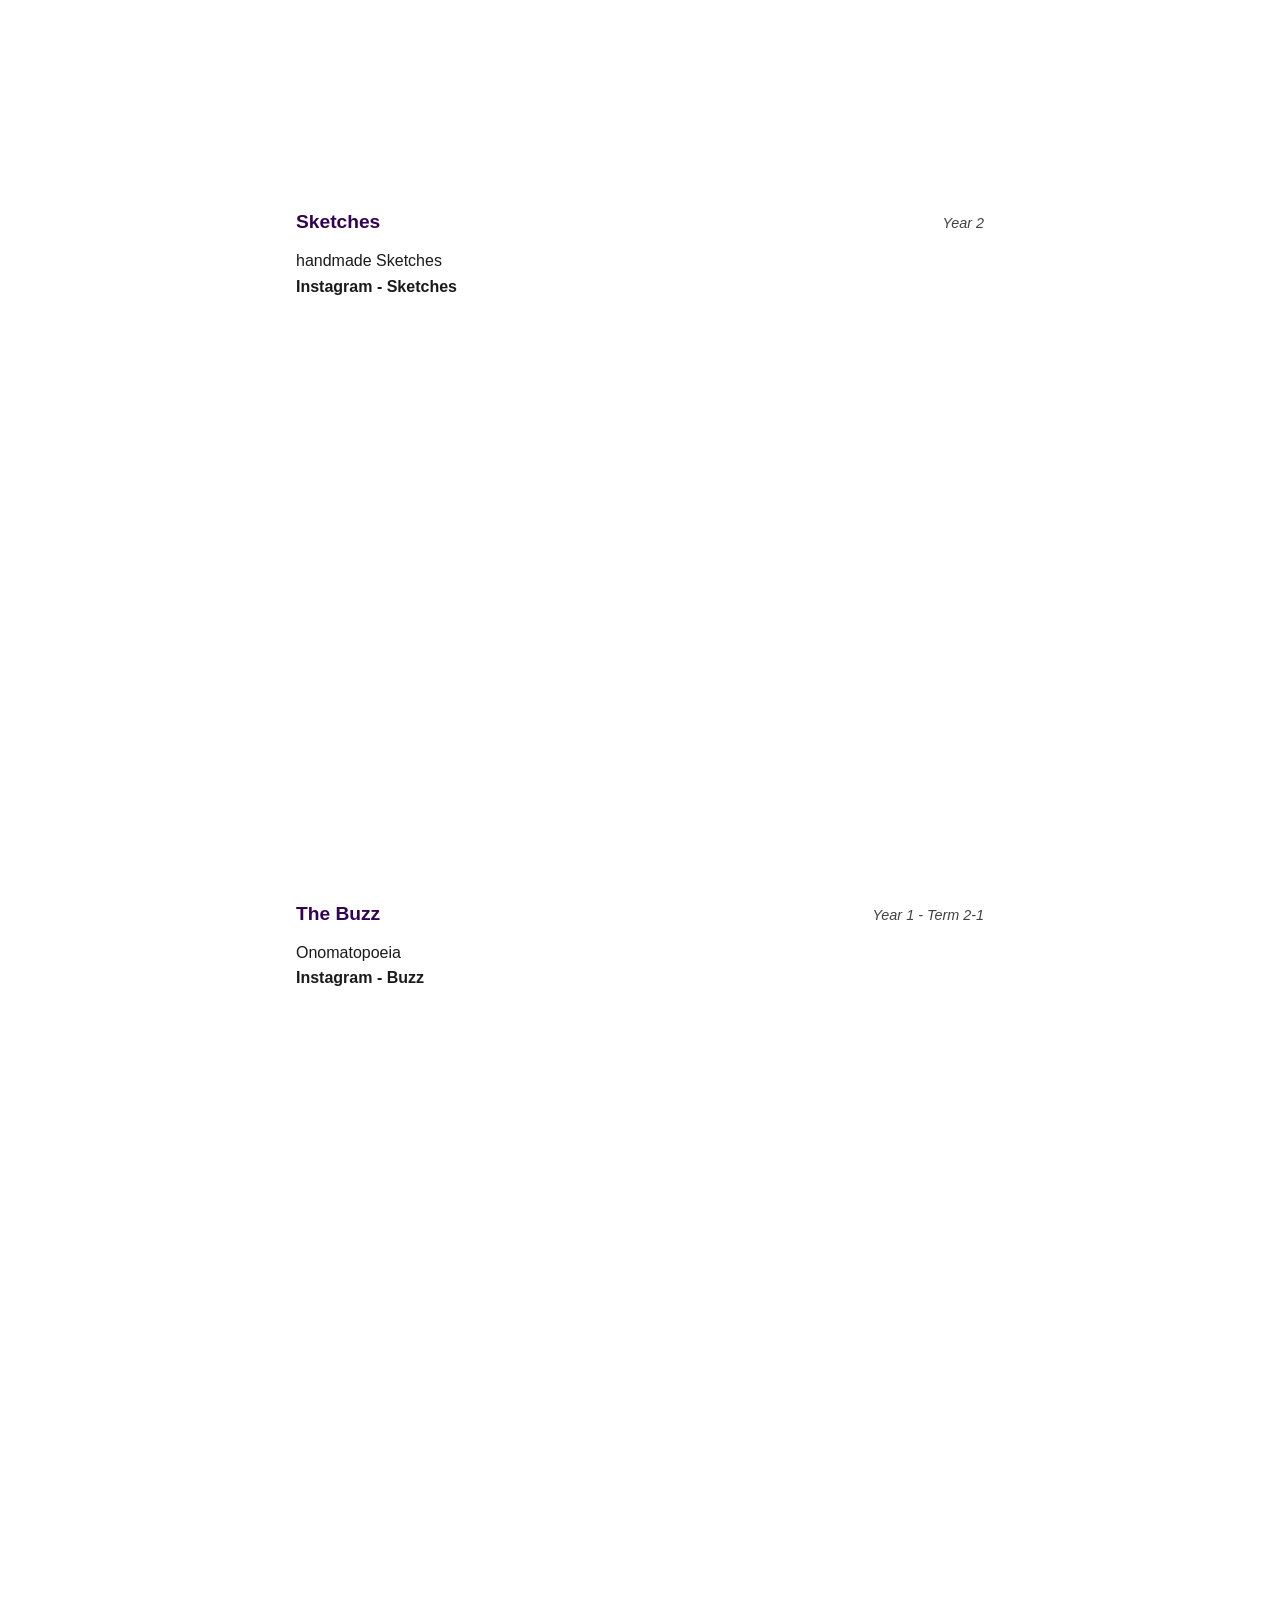
==== commit c963717d: "updated" ====
--- a/index.html
+++ b/index.html
@@ -168,7 +168,7 @@
         This video was developed for Samuel Britain, a jewellery designer. The video shows emotions, familial connections, 
         memories, and bonds. It's a kind of cover for a story from the 1960s Irish conflicts. However, the story illustrates 
         how memories, even if they are not pleasant, remain a part of our lives because they are associated with people 
-        we care about.
+        we care about.<br>
 
          <a href="https://www.instagram.com/p/DXGnGL6jYrQ/" target="_blank" rel="noopener noreferrer">
         <strong>Instagram - The Irish Box</strong>
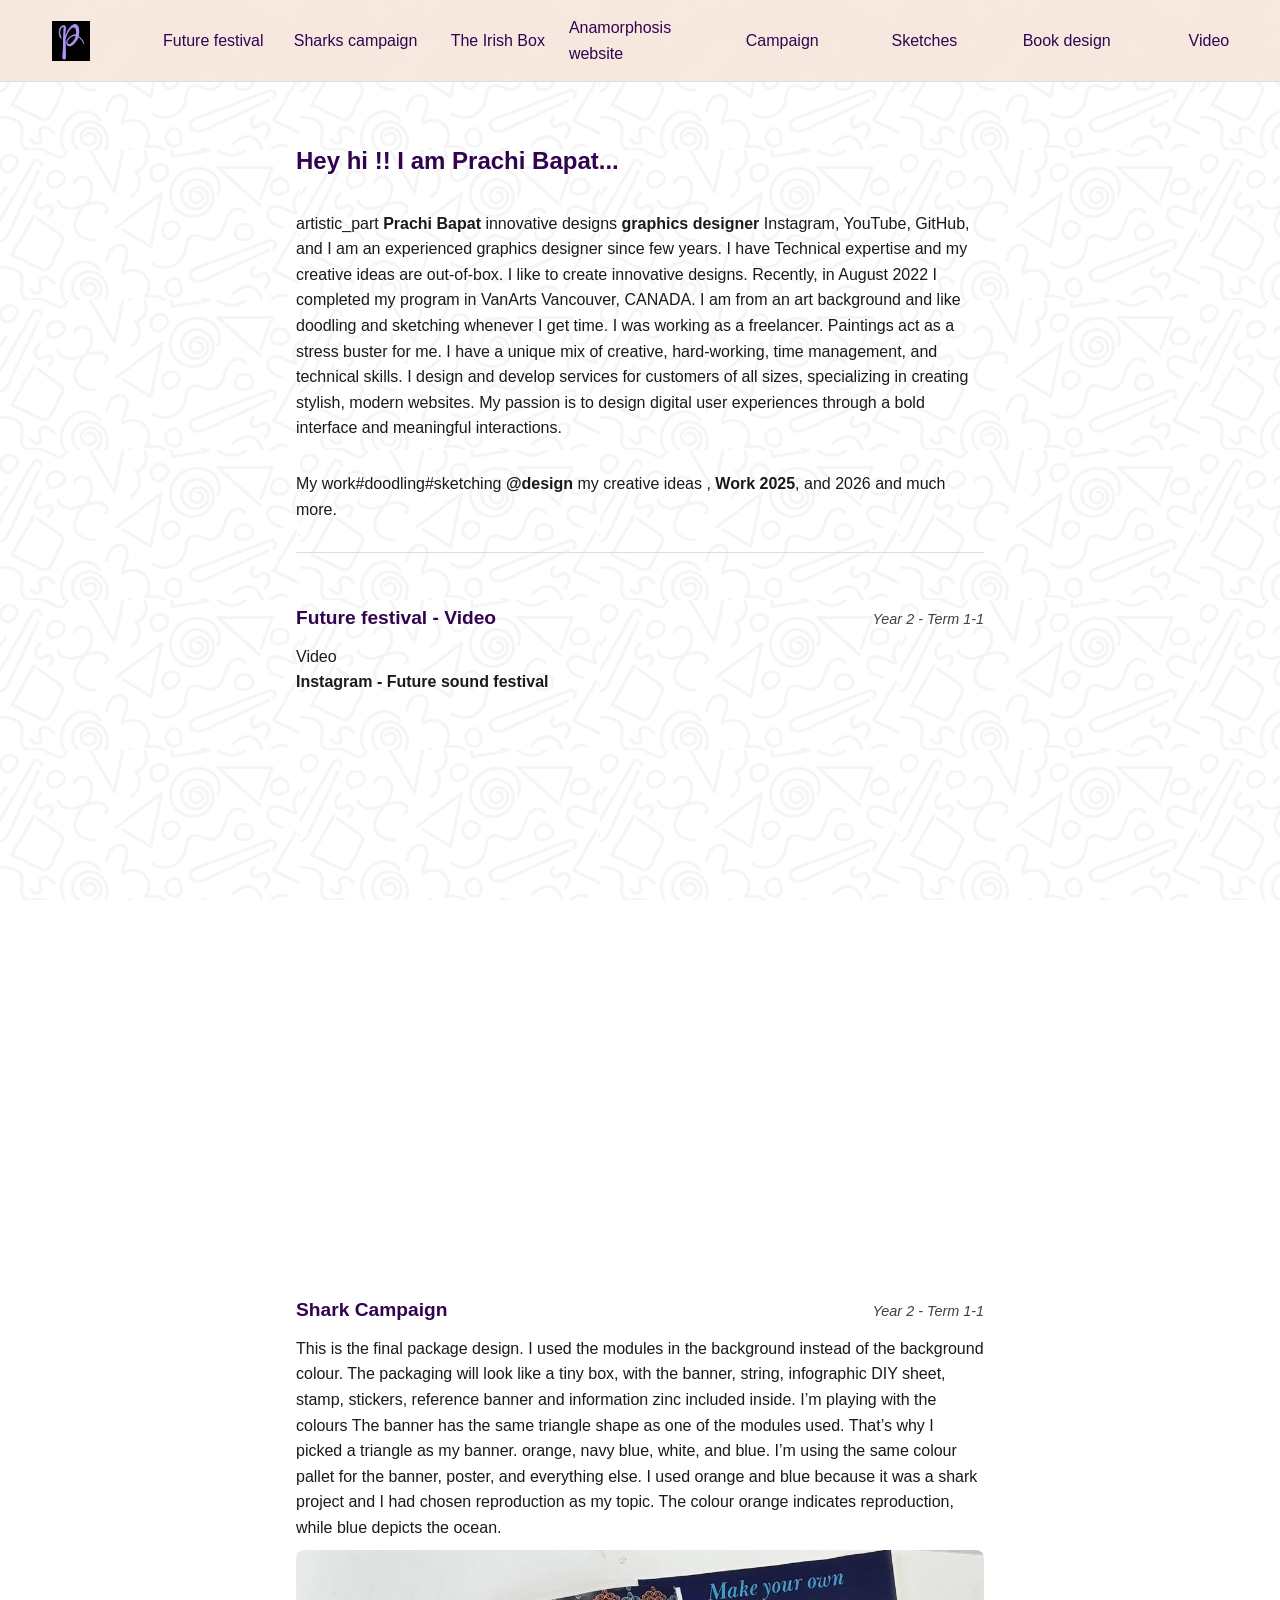
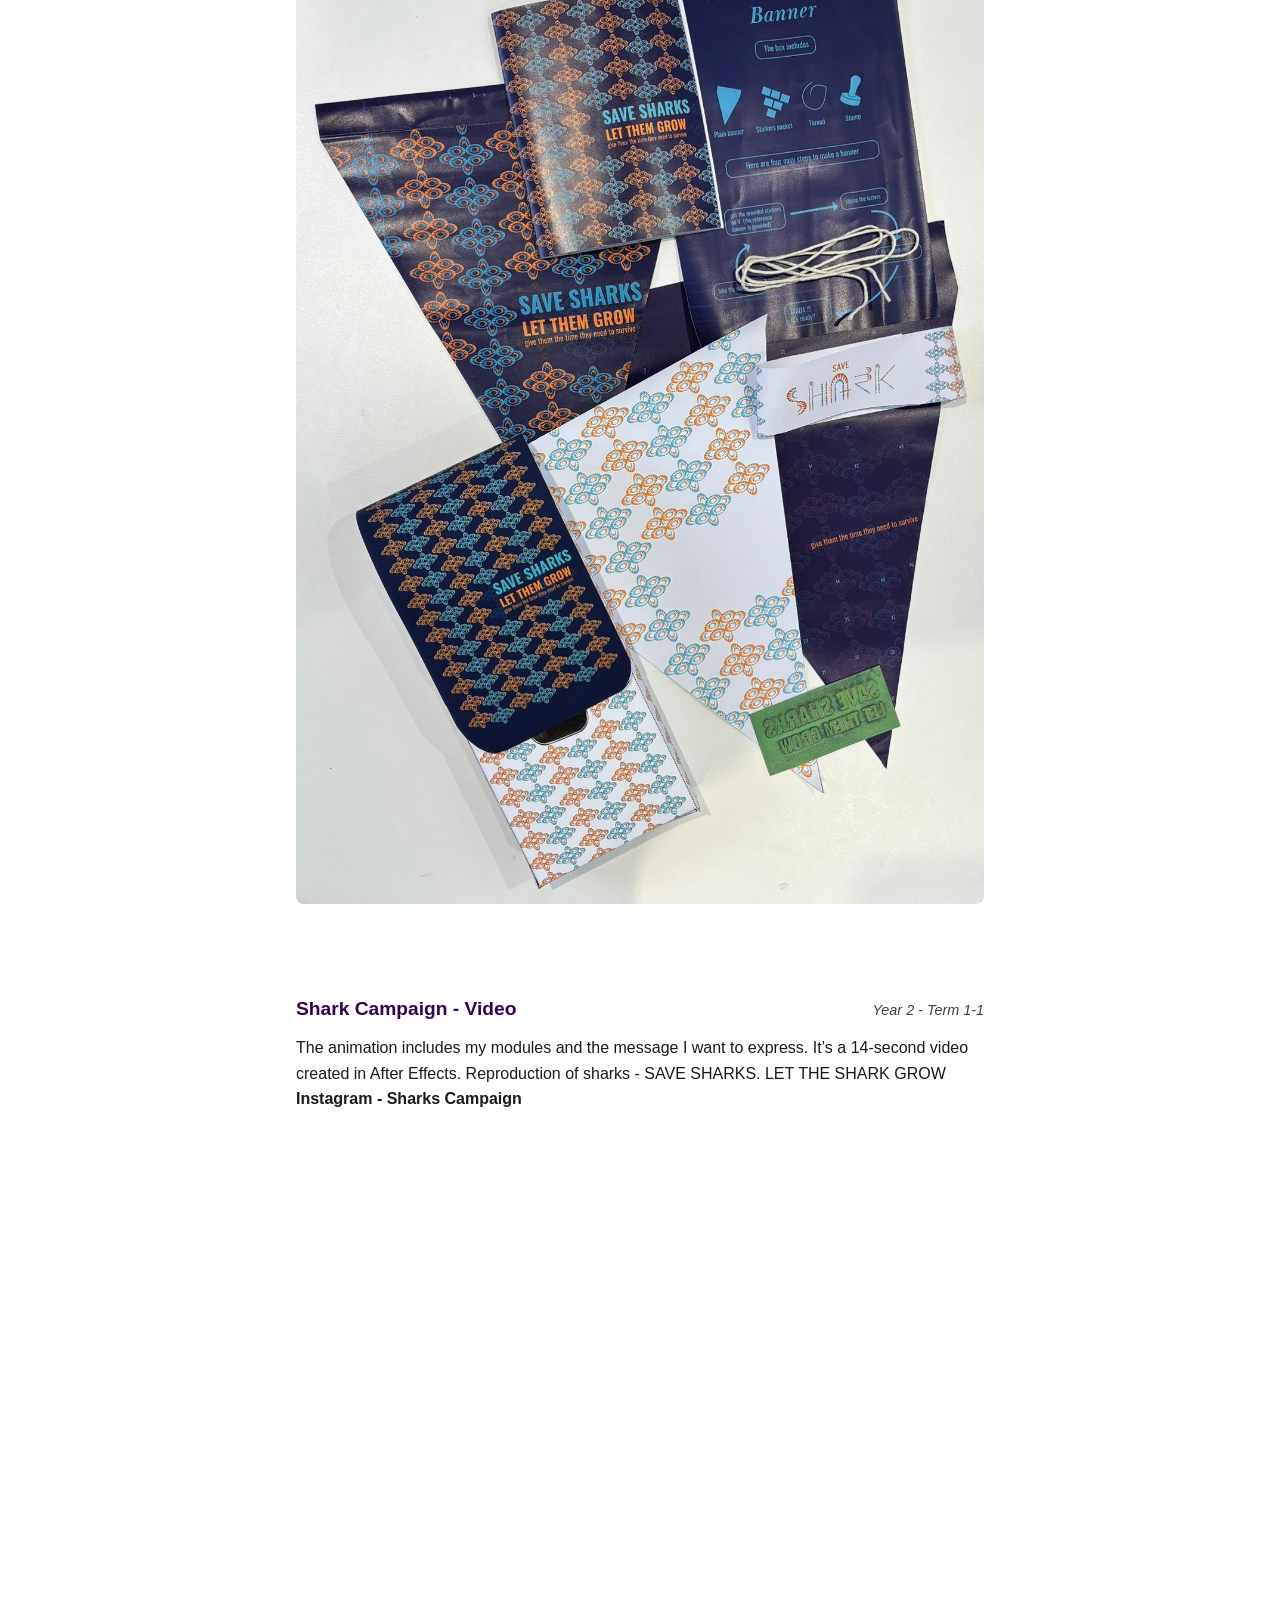
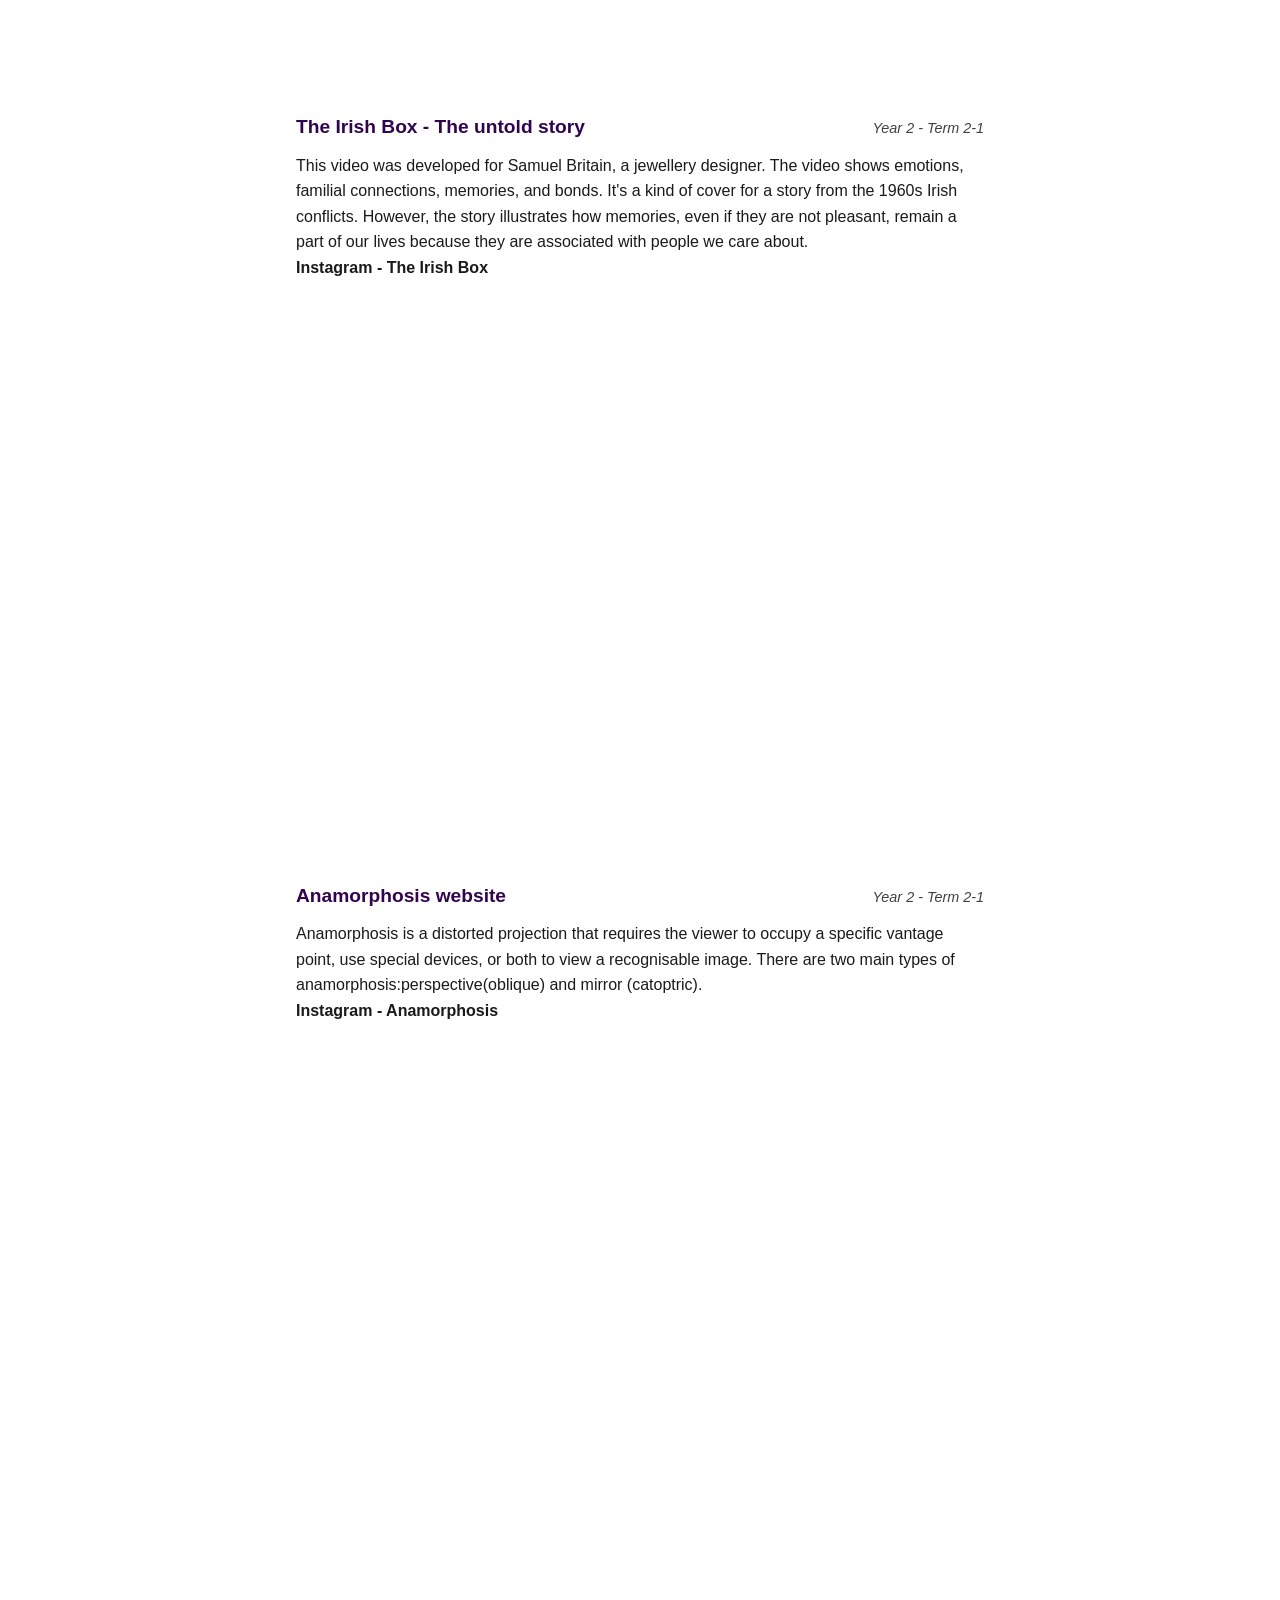
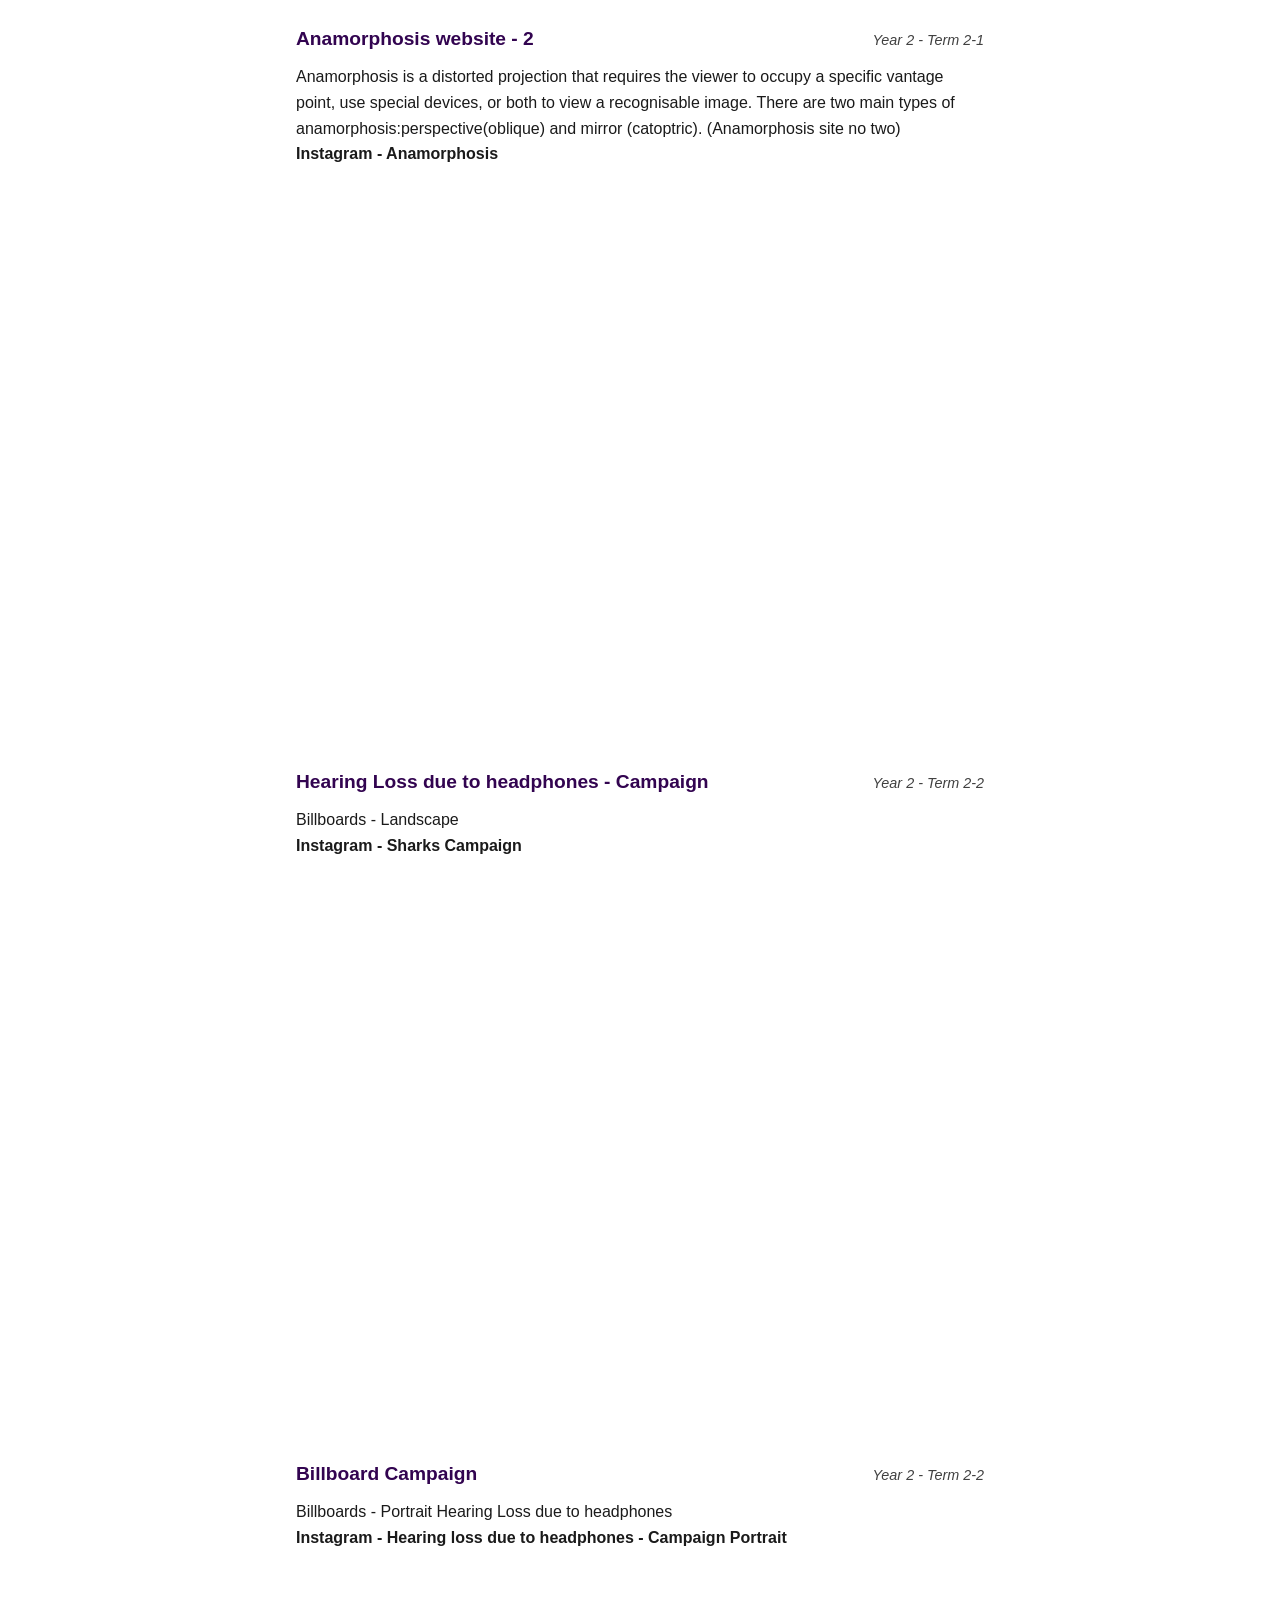
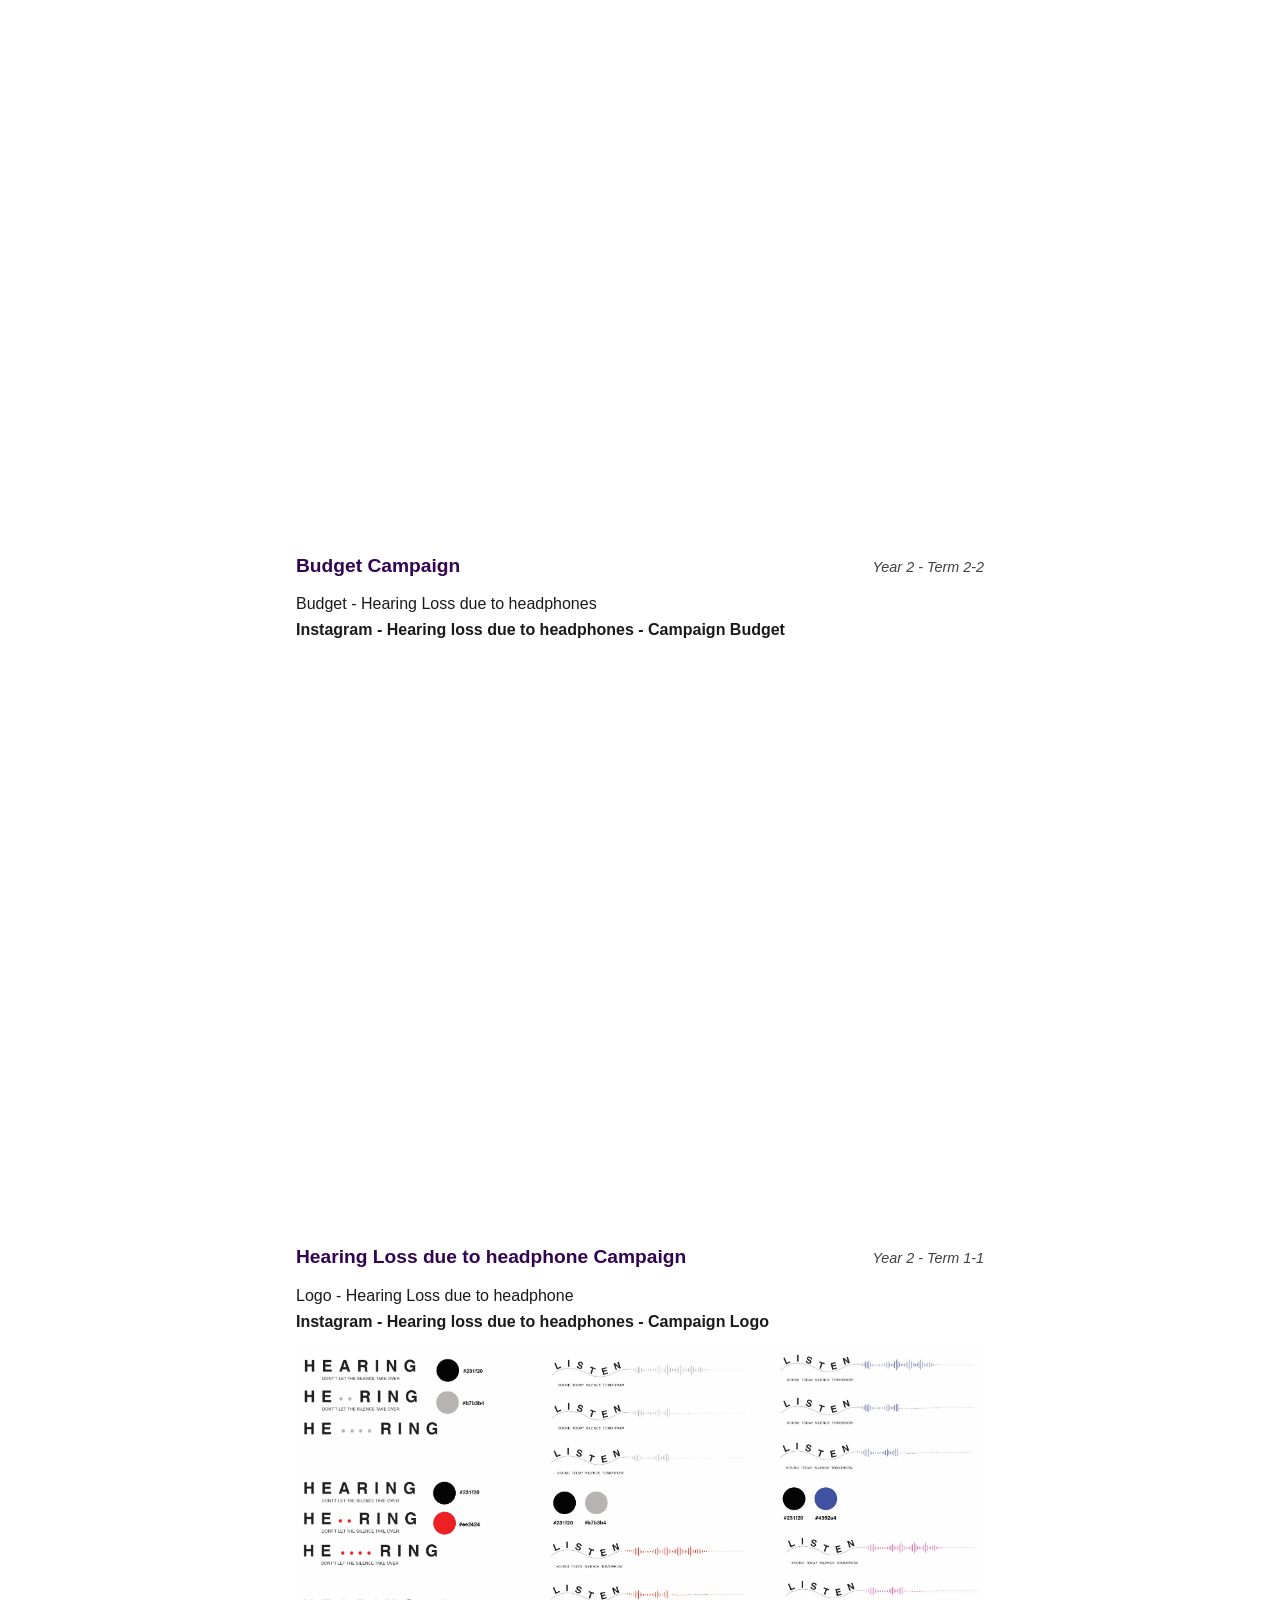
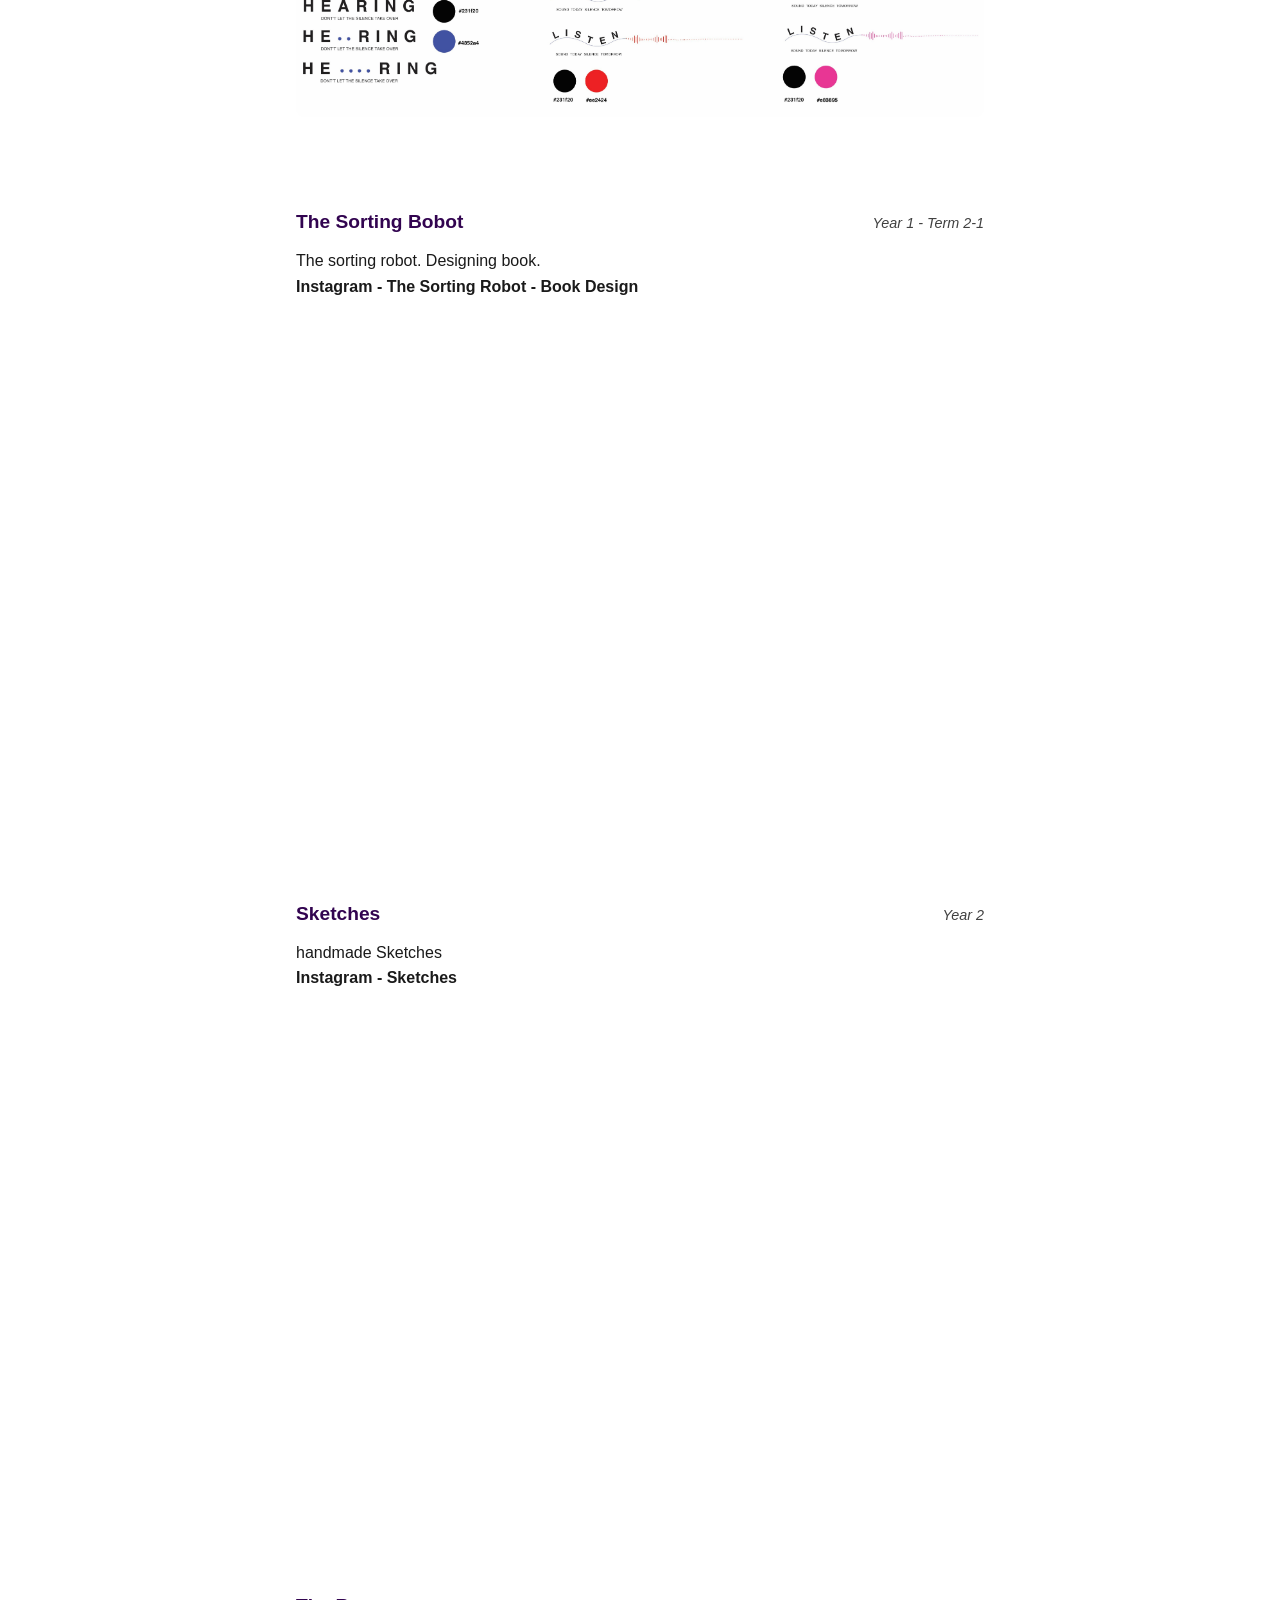
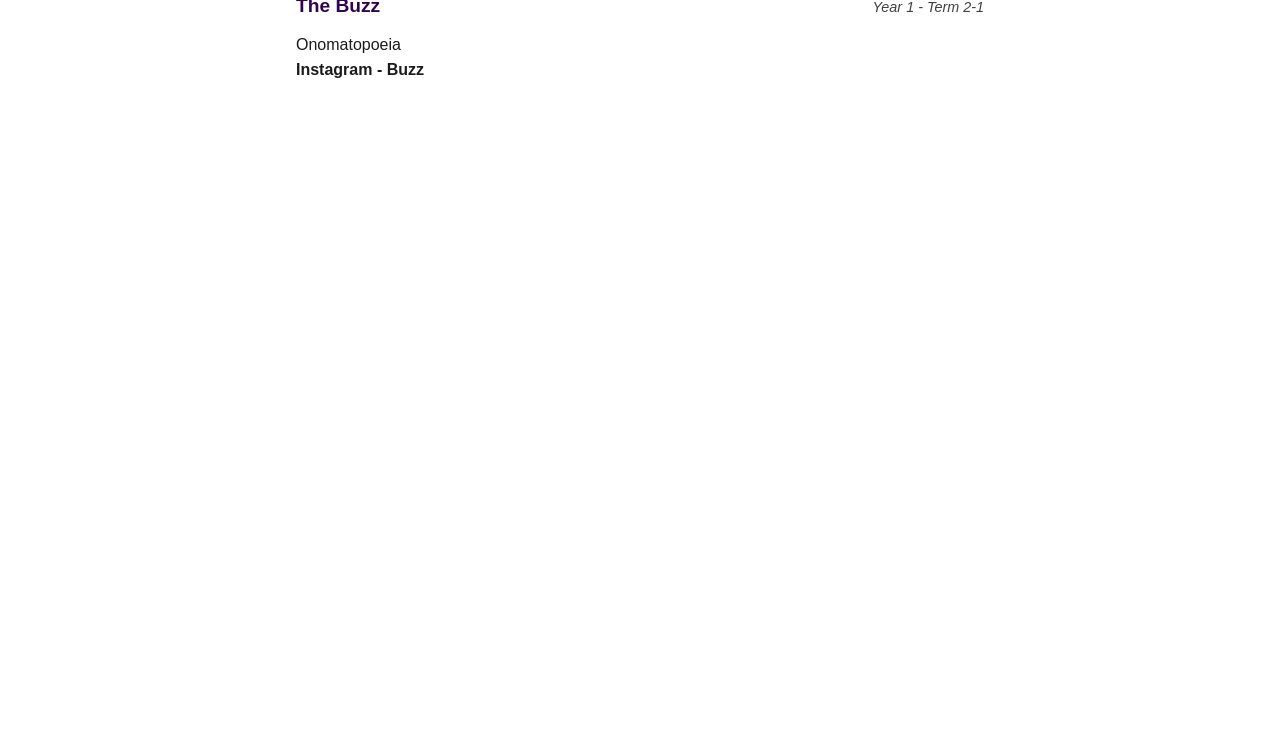
==== commit d82146af: "updated" ====
--- a/index.html
+++ b/index.html
@@ -23,6 +23,10 @@
         <img src="assets/pp.png" alt="Logo">
     </div>
 
+      <div class="nav-item">
+        <a href="#future">Future festival</a>
+    </div>
+
     <div class="nav-item">
         <a href="#shark">Sharks campaign</a>
     </div>
@@ -91,6 +95,30 @@
             <a href="https://www.instagram.com/artistic_part/" target="_blank" rel="noopener noreferrer"></a> <a href="https://www.instagram.com/artistic_part/" target="_blank" rel="noopener noreferrer"><strong>Work 2025</strong></a>, and 2026 and much more.
         </p>
         </div>
+
+
+ <!-- Future sound festival - Video -->
+<div class="project" id="future">
+<div class="project-header">
+<h2 class="project-title">Future festival - Video</h2>
+<span class="project-tag">Year 2 - Term 1-1</span>
+</div>
+            
+<p class="project-description">
+    Video <br>
+     <a href="https://www.instagram.com/p/DY4SXnEIlF7/" target="_blank" rel="noopener noreferrer">
+        <strong>Instagram - Future sound festival</strong>
+        </a>
+<div class="project-images">
+    <iframe 
+        class="project-image device"
+        src="https://www.youtube.com/embed/Sf2sxifZzIE"
+      style="width:100%; height:500px; border-radius:8px; border:none;"
+        allow="accelerometer; autoplay; clipboard-write; encrypted-media; gyroscope; picture-in-picture"
+        allowfullscreen>
+    </iframe>
+</div>
+</div>       
 
 
 <!-- Sections for portfolio -->
@@ -312,12 +340,12 @@
             <p class="project-description">
             Budget - Hearing Loss due to headphones <br>
 
-             <a href="https://www.instagram.com/artistic_part/reel/DY23F_gIOBh/" target="_blank" rel="noopener noreferrer">
+             <a href="https://www.instagram.com/p/DY2-UrKo-hL/" target="_blank" rel="noopener noreferrer">
             <strong>Instagram - Hearing loss due to headphones - Campaign Budget</strong>
         </a>
             </p>
 
-    <div class="project-images" data-link="https://www.instagram.com/artistic_part/reel/DY23F_gIOBh/">
+    <div class="project-images" data-link="https://www.instagram.com/p/DY2-UrKo-hL/">
     <iframe 
         class="project-image device"
         src="https://www.youtube.com/embed/WJ8DaYz_bf4"
--- a/styles.css
+++ b/styles.css
@@ -11,7 +11,7 @@
 .navbar {
     width: 100%;
     display: grid;
-    grid-template-columns: repeat(8, 1fr);
+    grid-template-columns: repeat(9, 1fr);
     align-items: center;
     /* background-color: rgb(243, 222, 208); */
     background: rgba(243, 222, 208, 0.65);
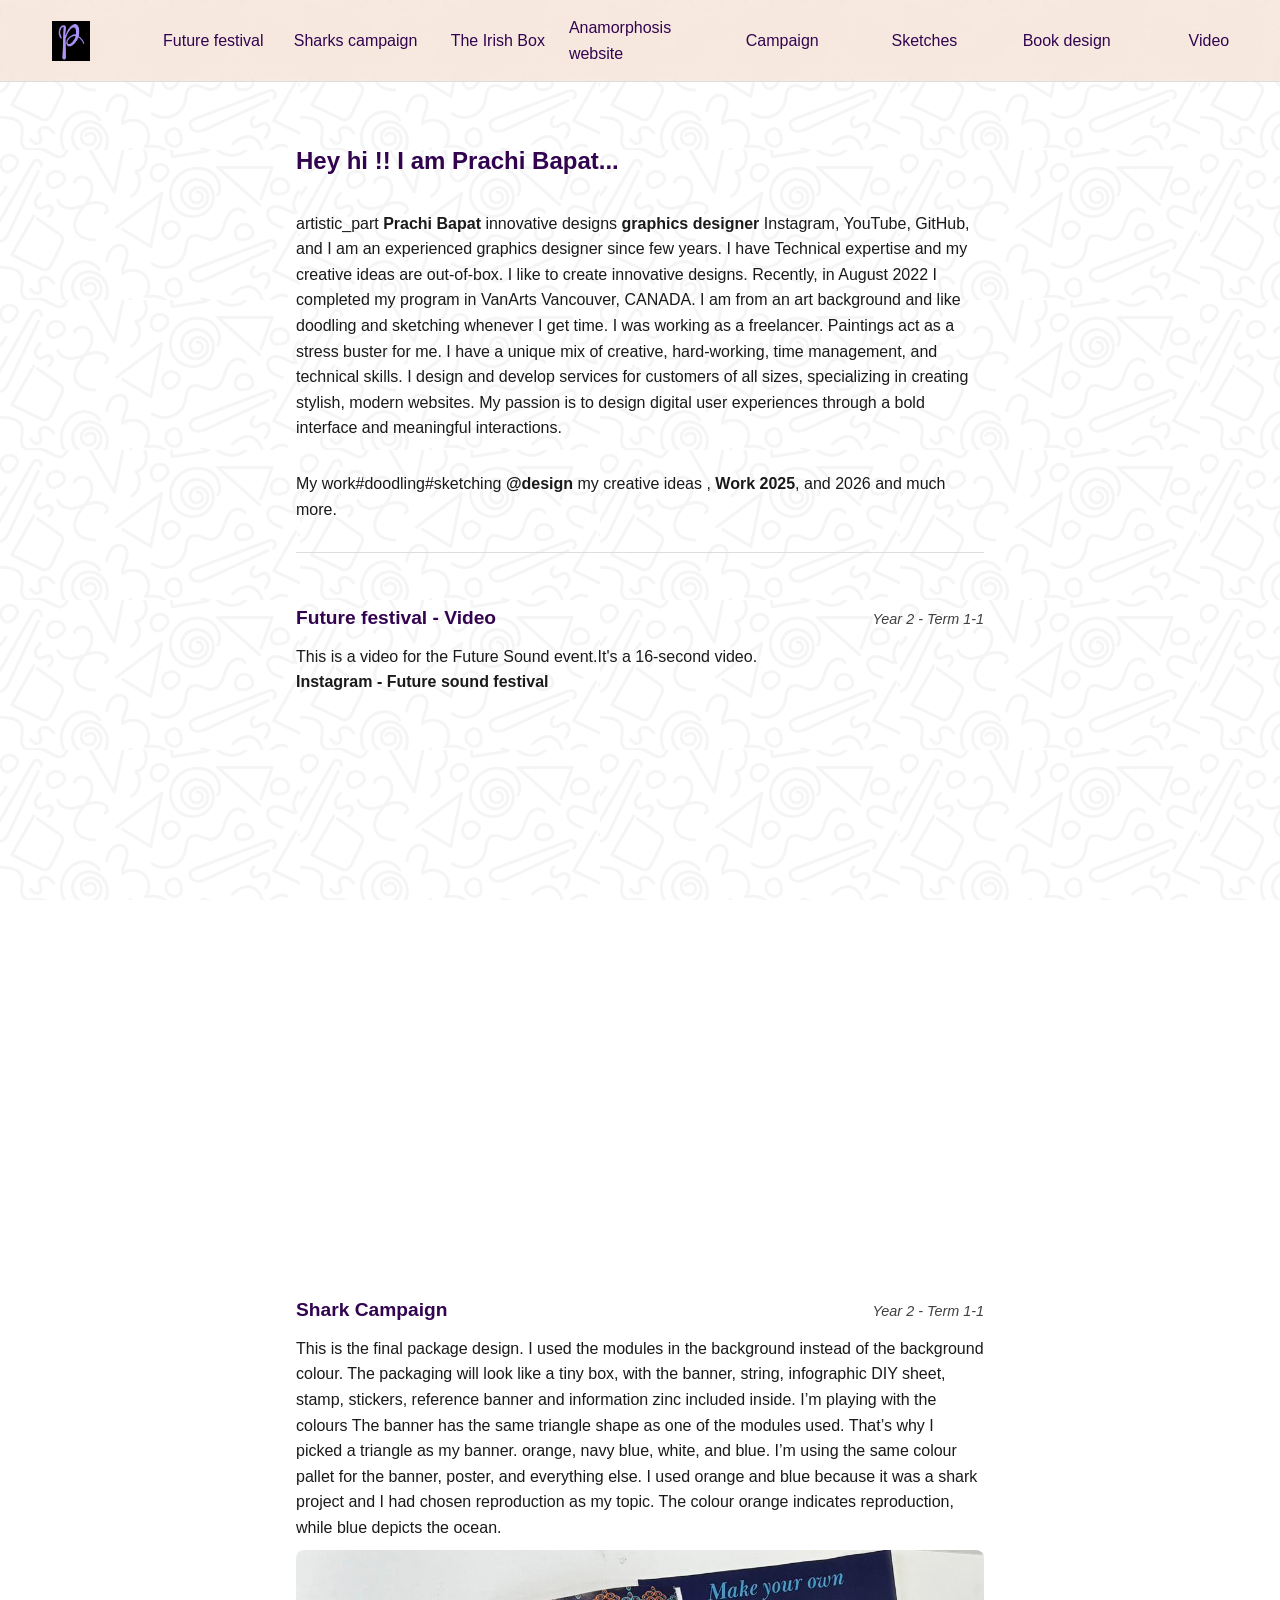
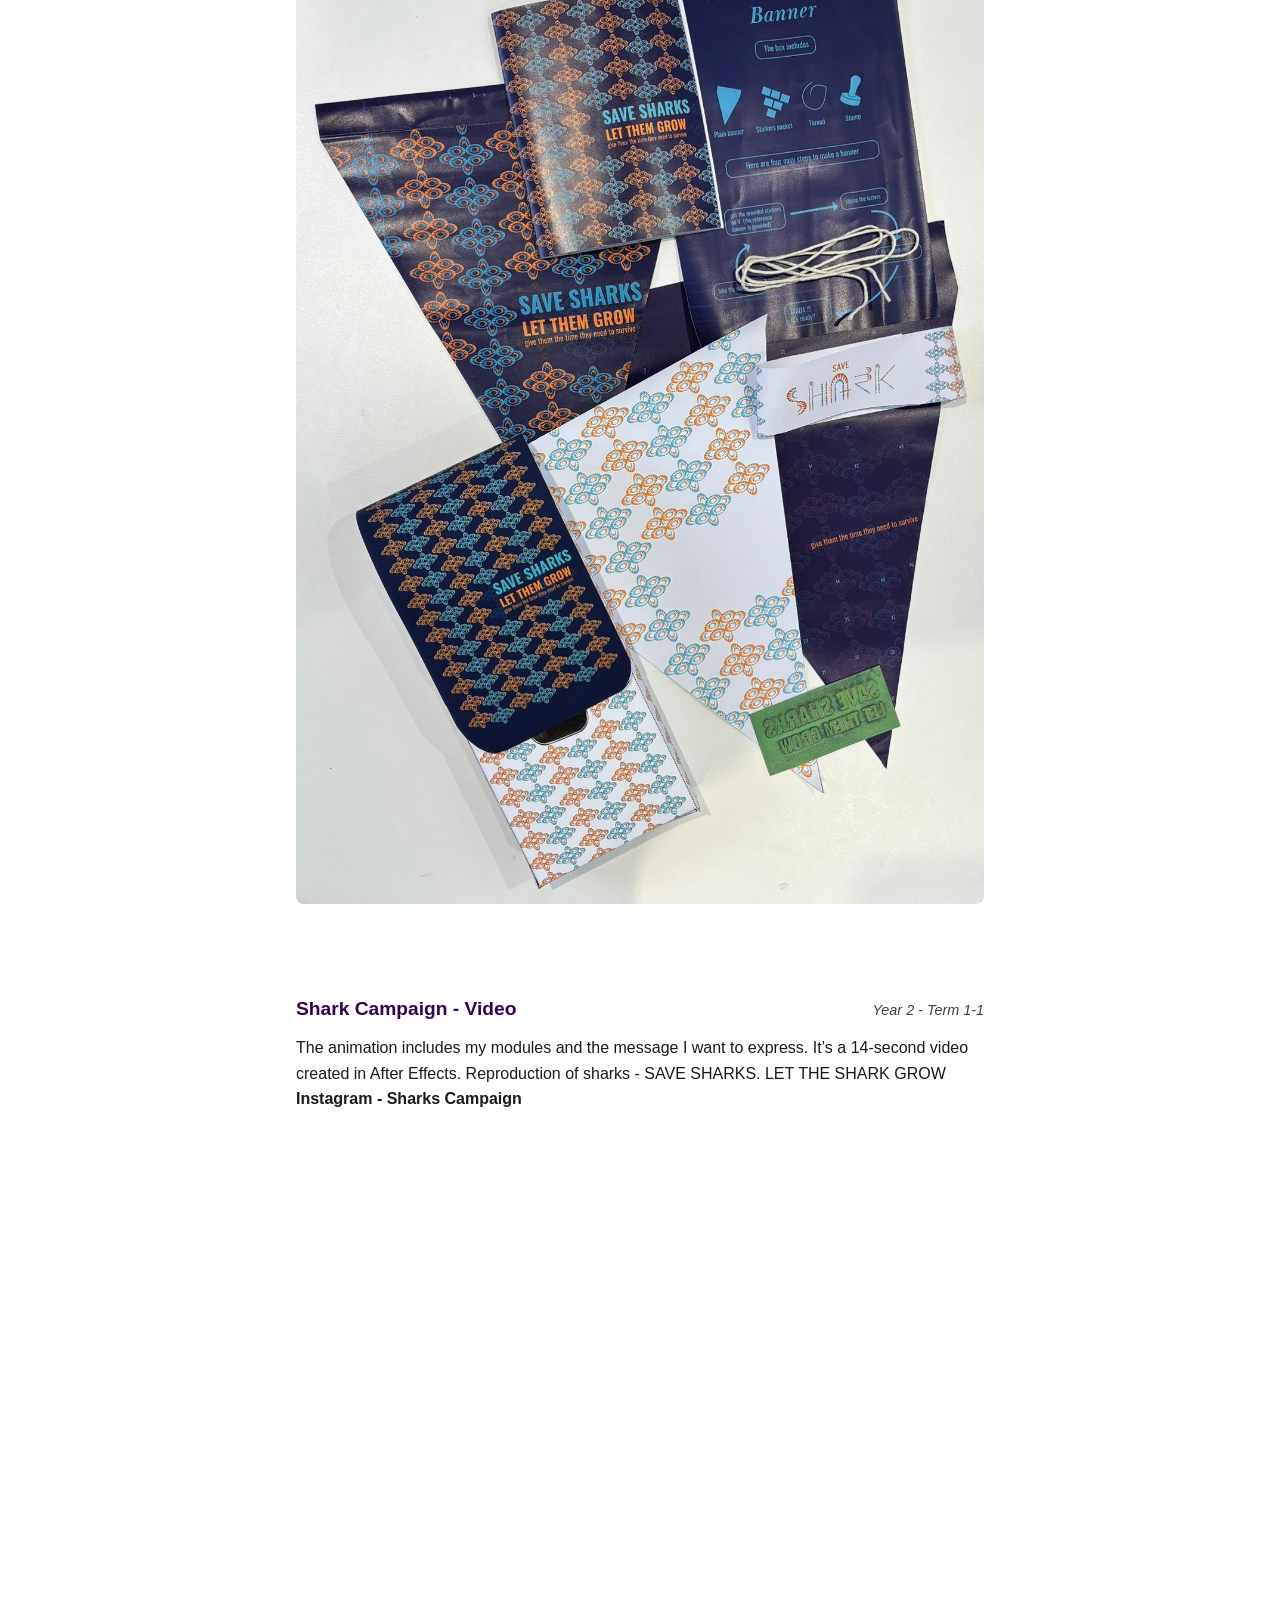
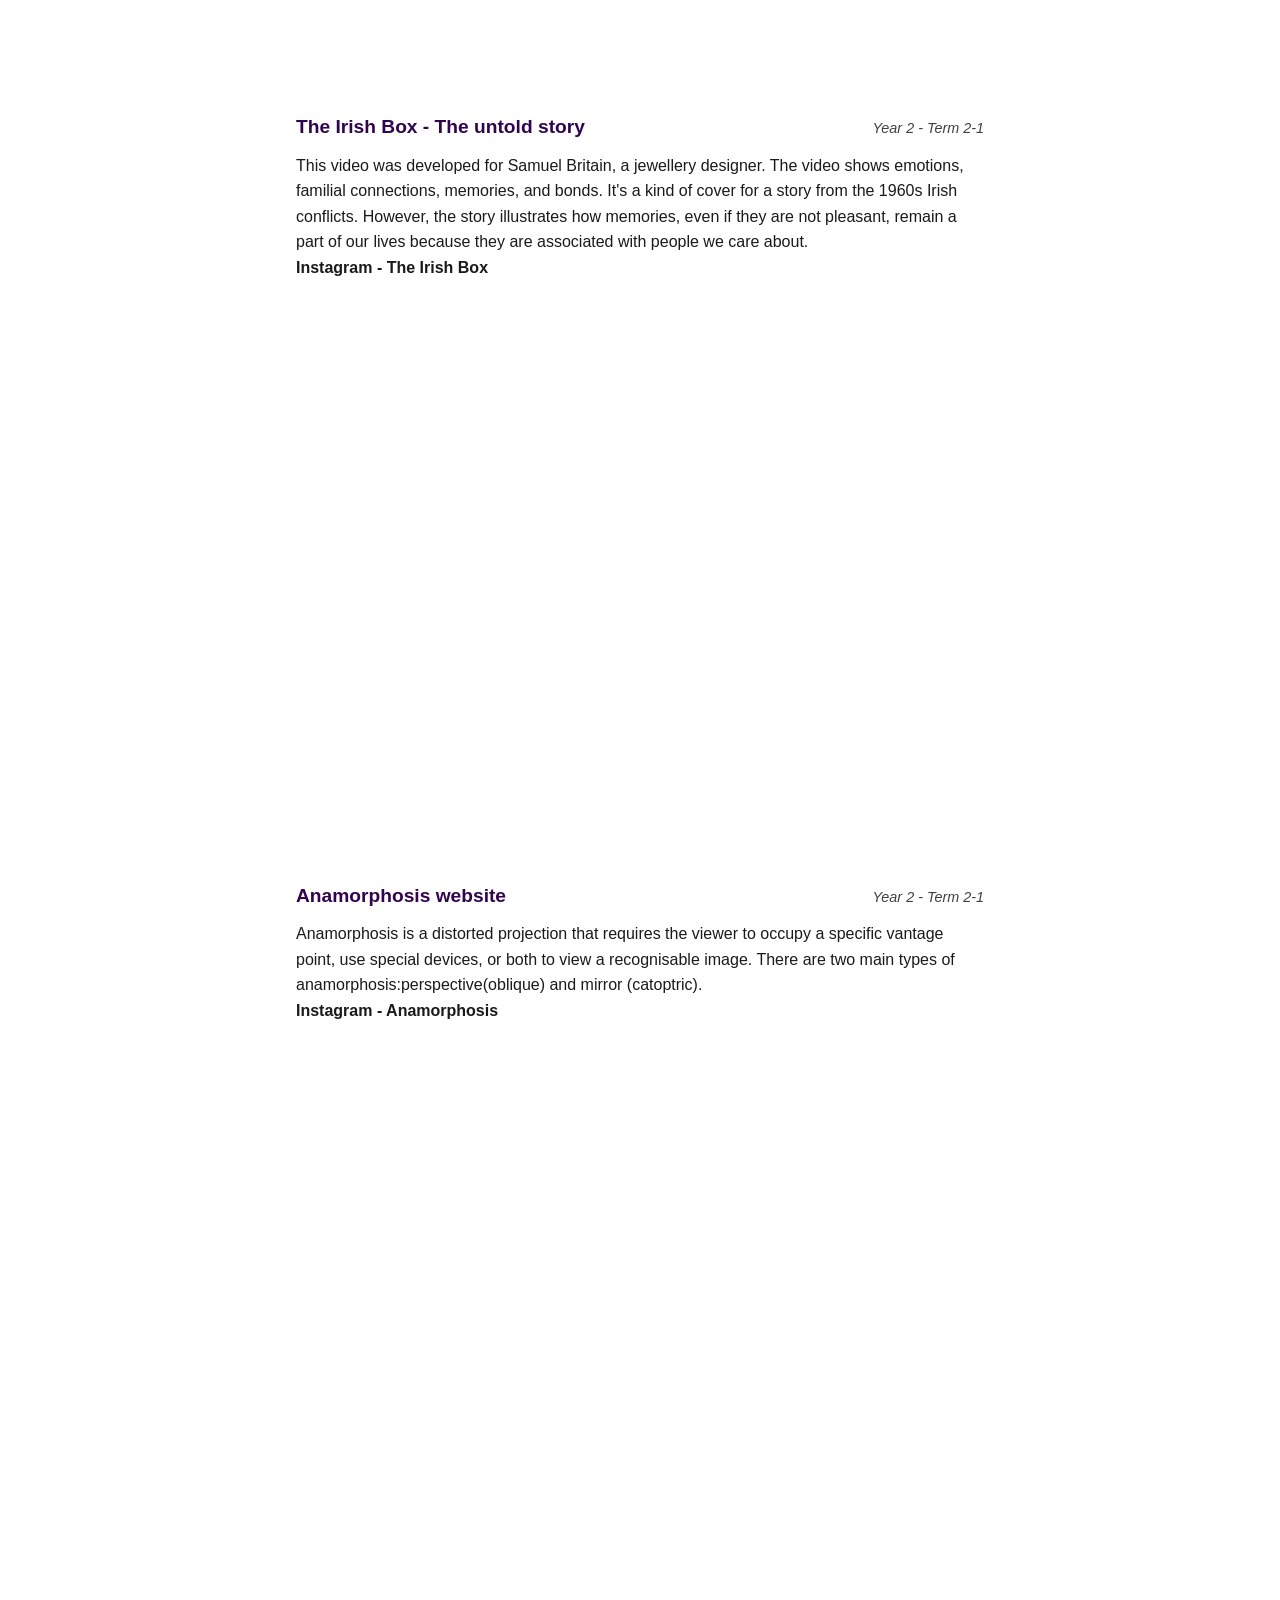
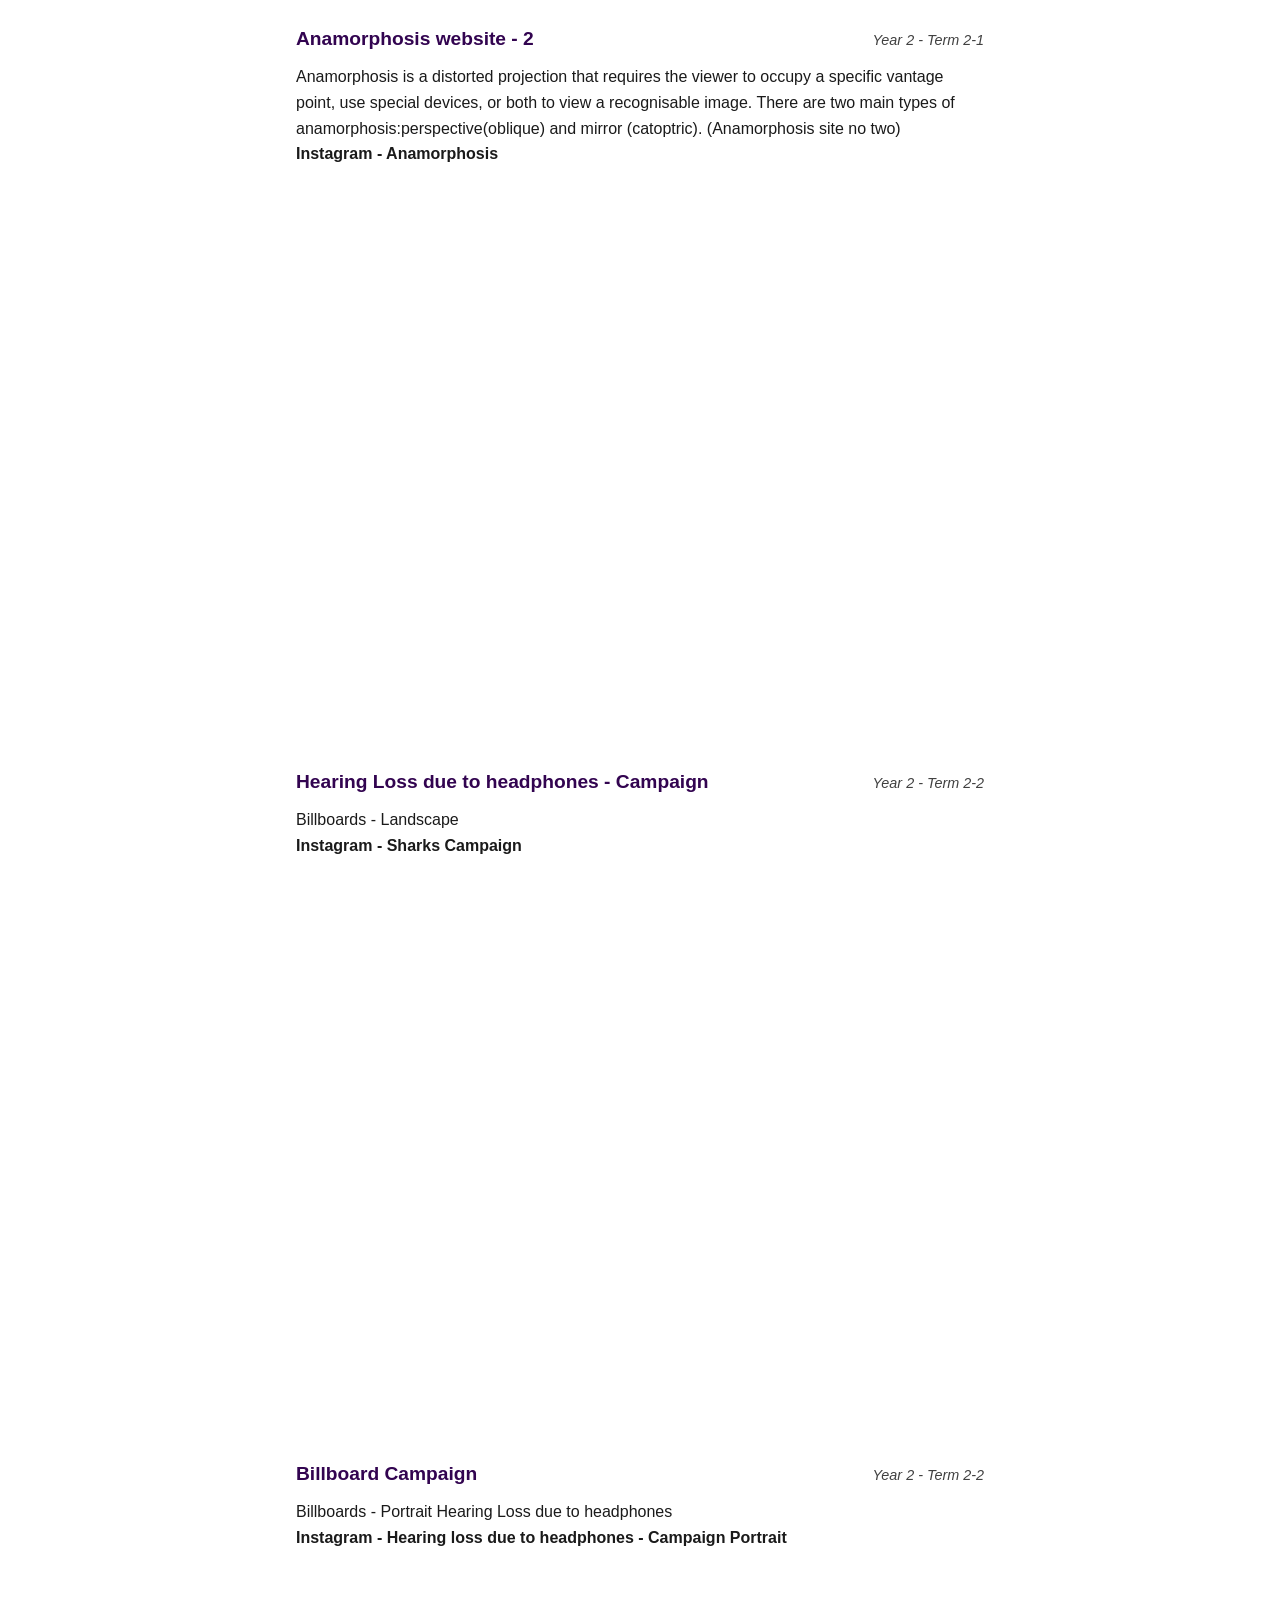
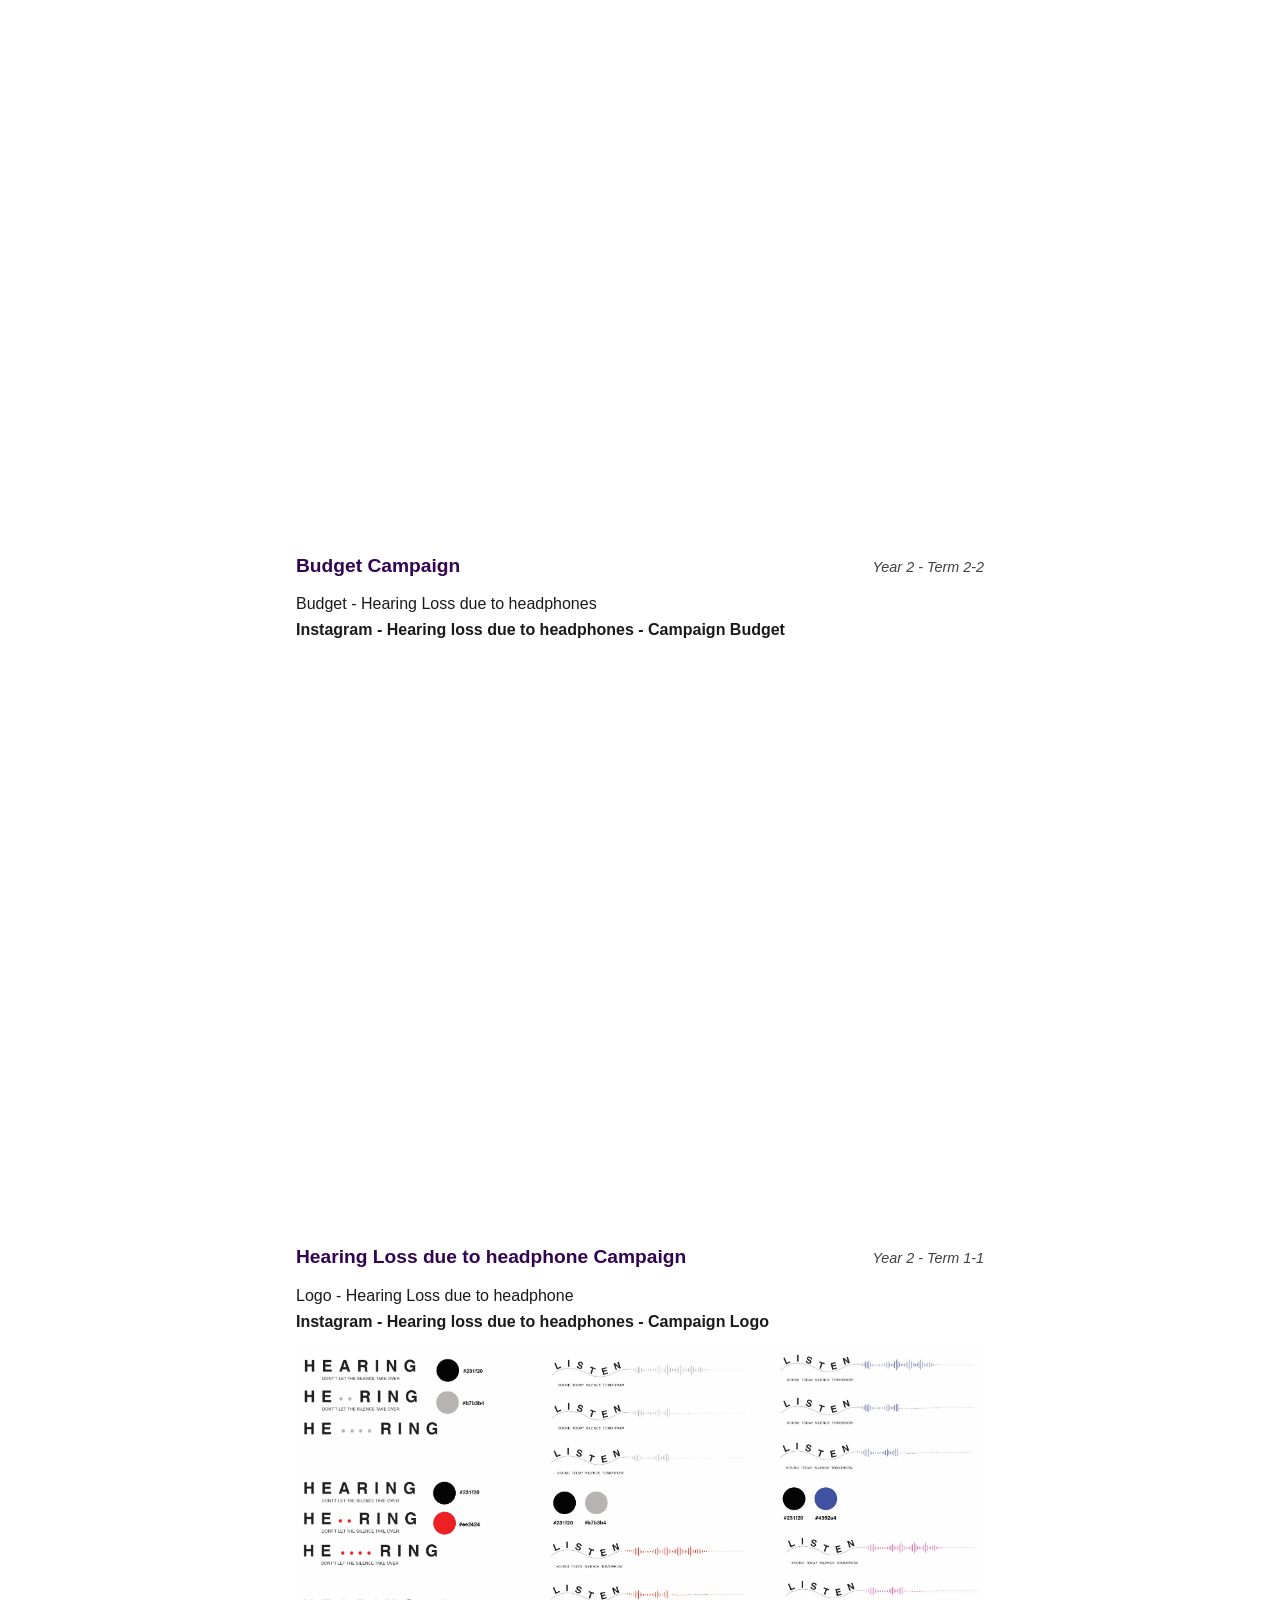
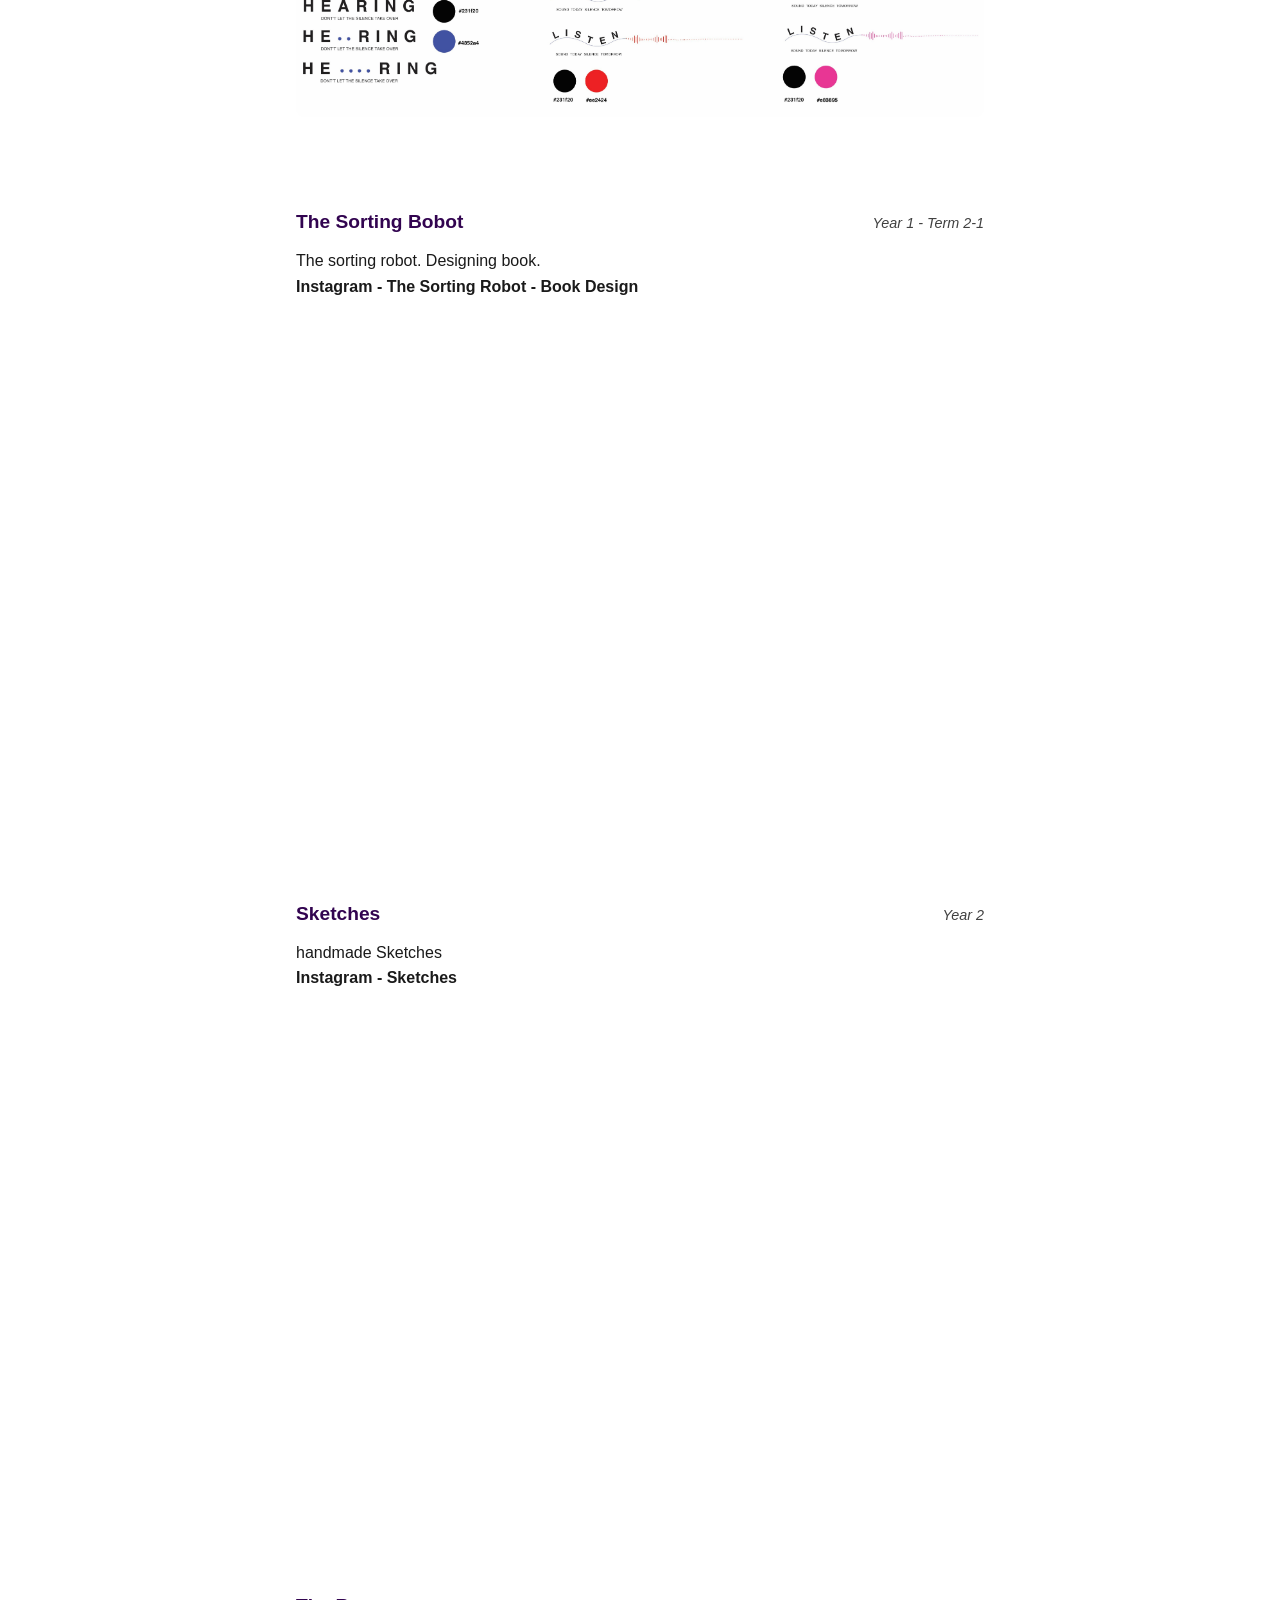
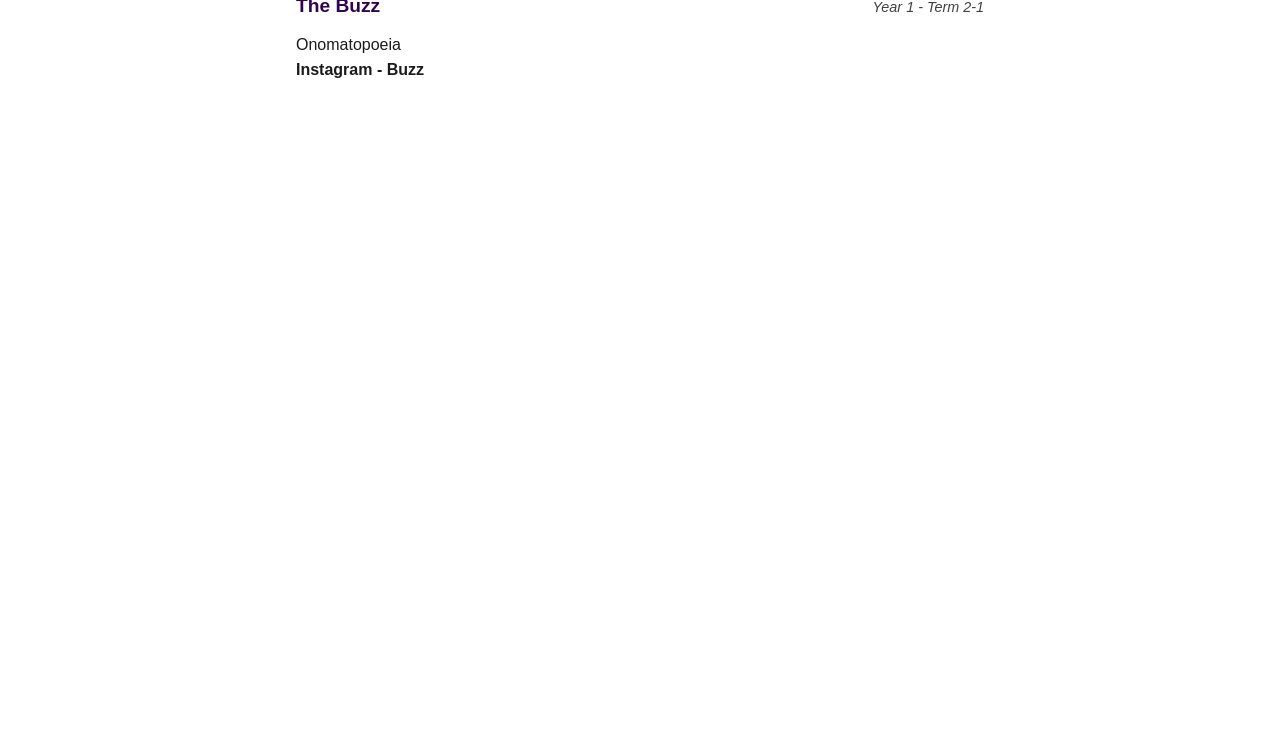
==== commit 93949e20: "updated" ====
--- a/index.html
+++ b/index.html
@@ -105,7 +105,7 @@
 </div>
             
 <p class="project-description">
-    Video <br>
+    This is a video for the Future Sound event.It's a 16-second video. <br>
      <a href="https://www.instagram.com/p/DY4SXnEIlF7/" target="_blank" rel="noopener noreferrer">
         <strong>Instagram - Future sound festival</strong>
         </a>
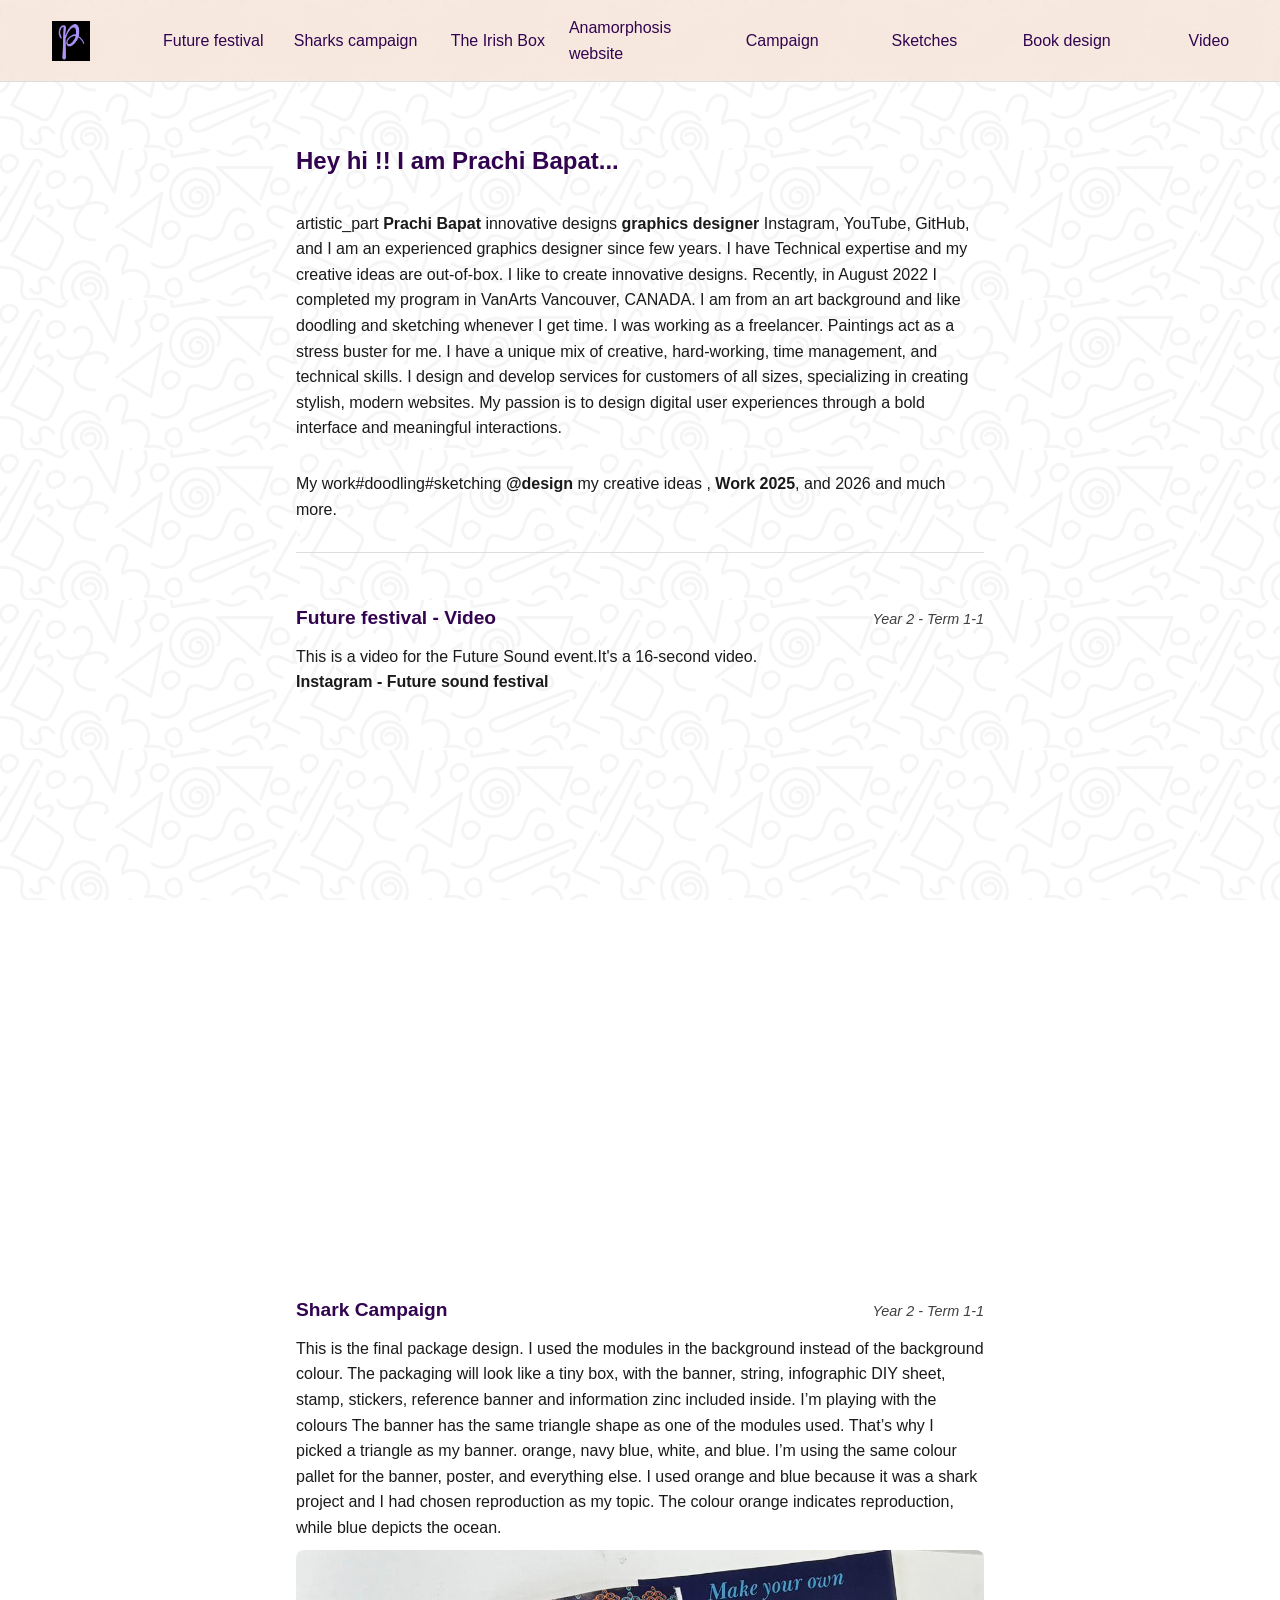
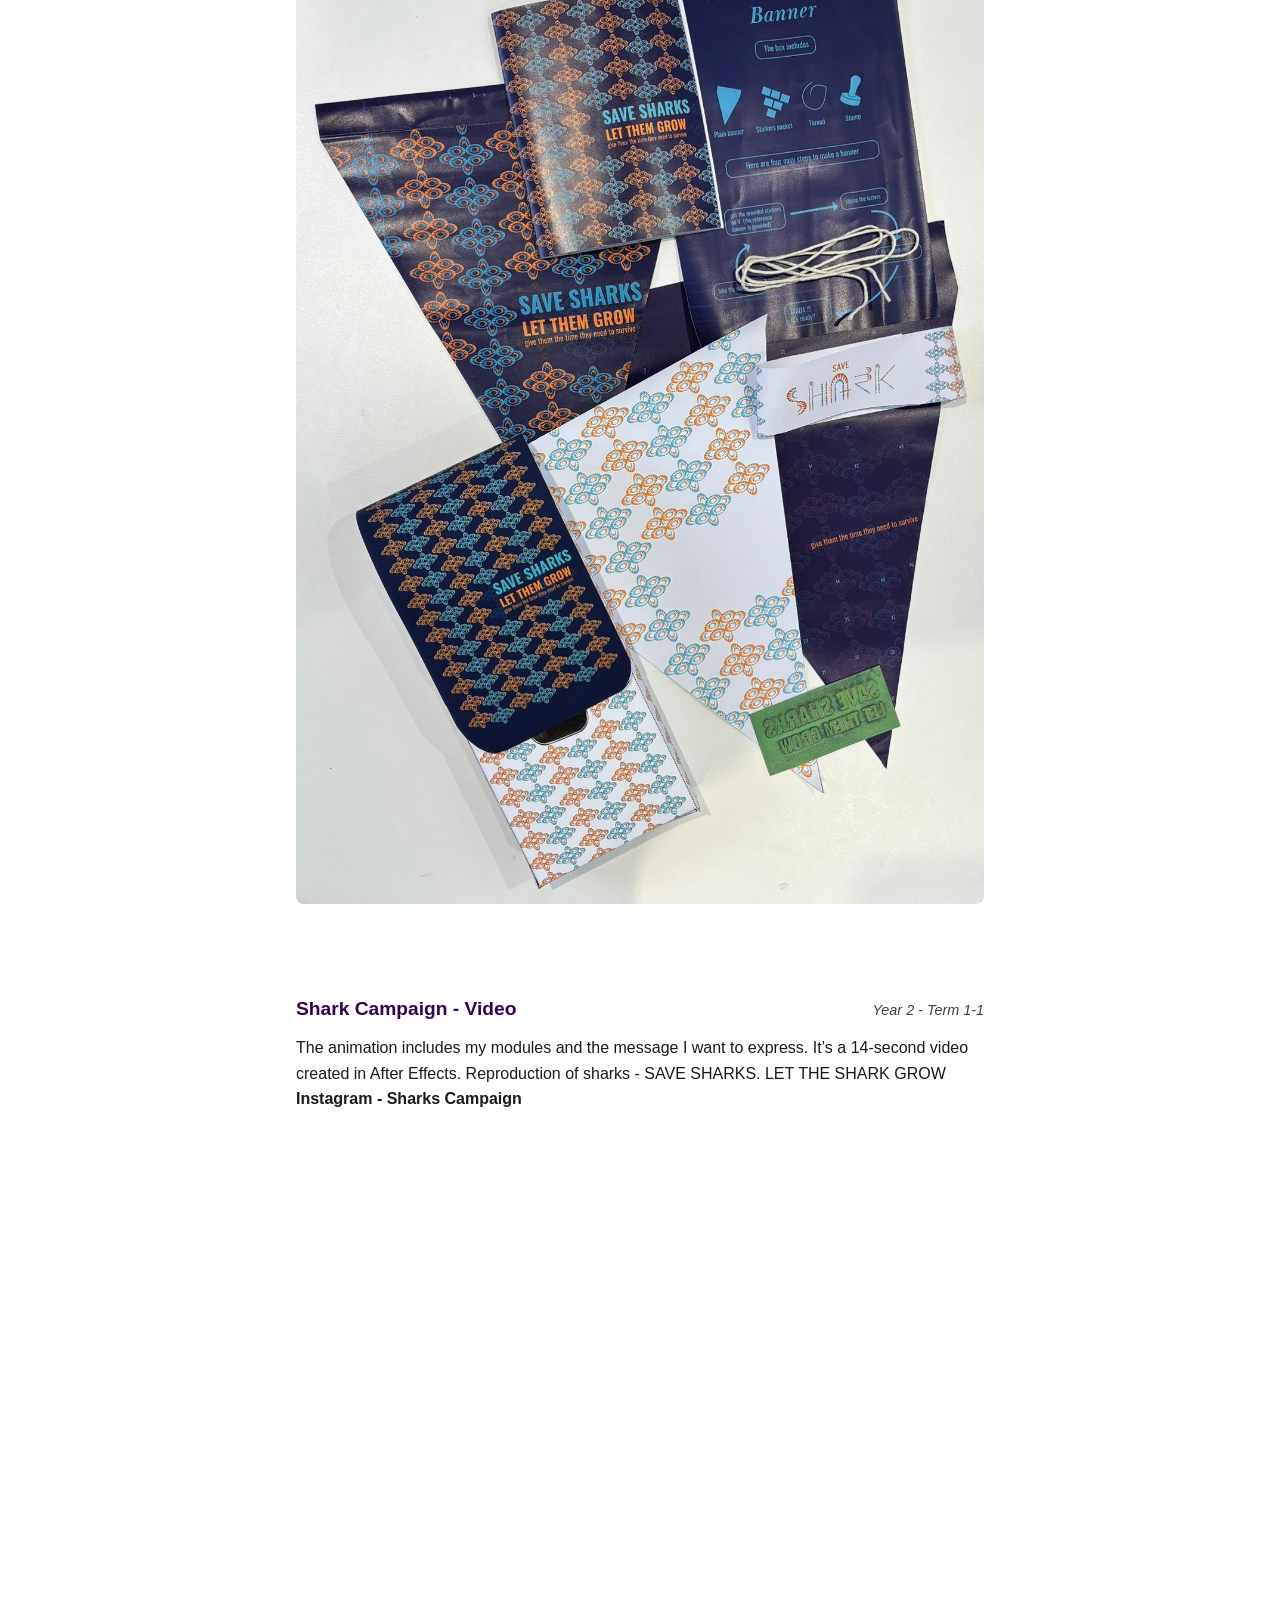
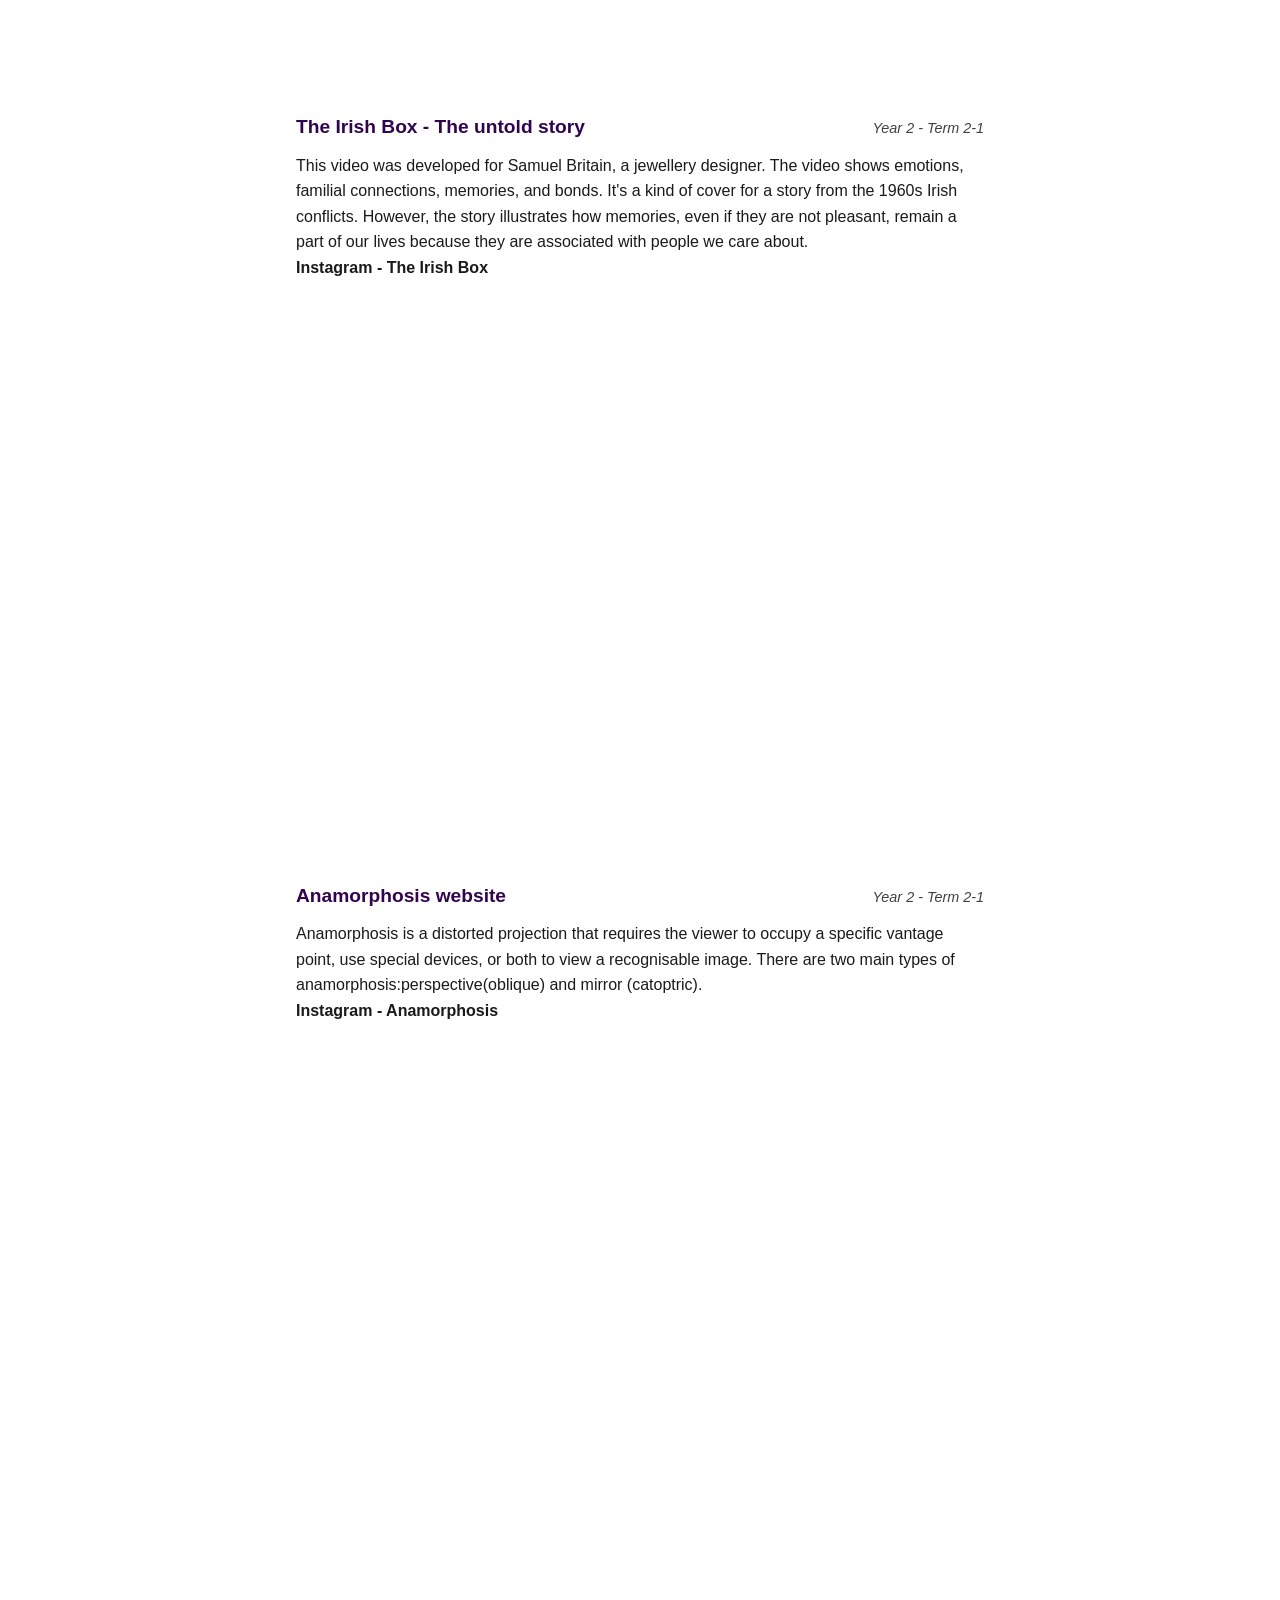
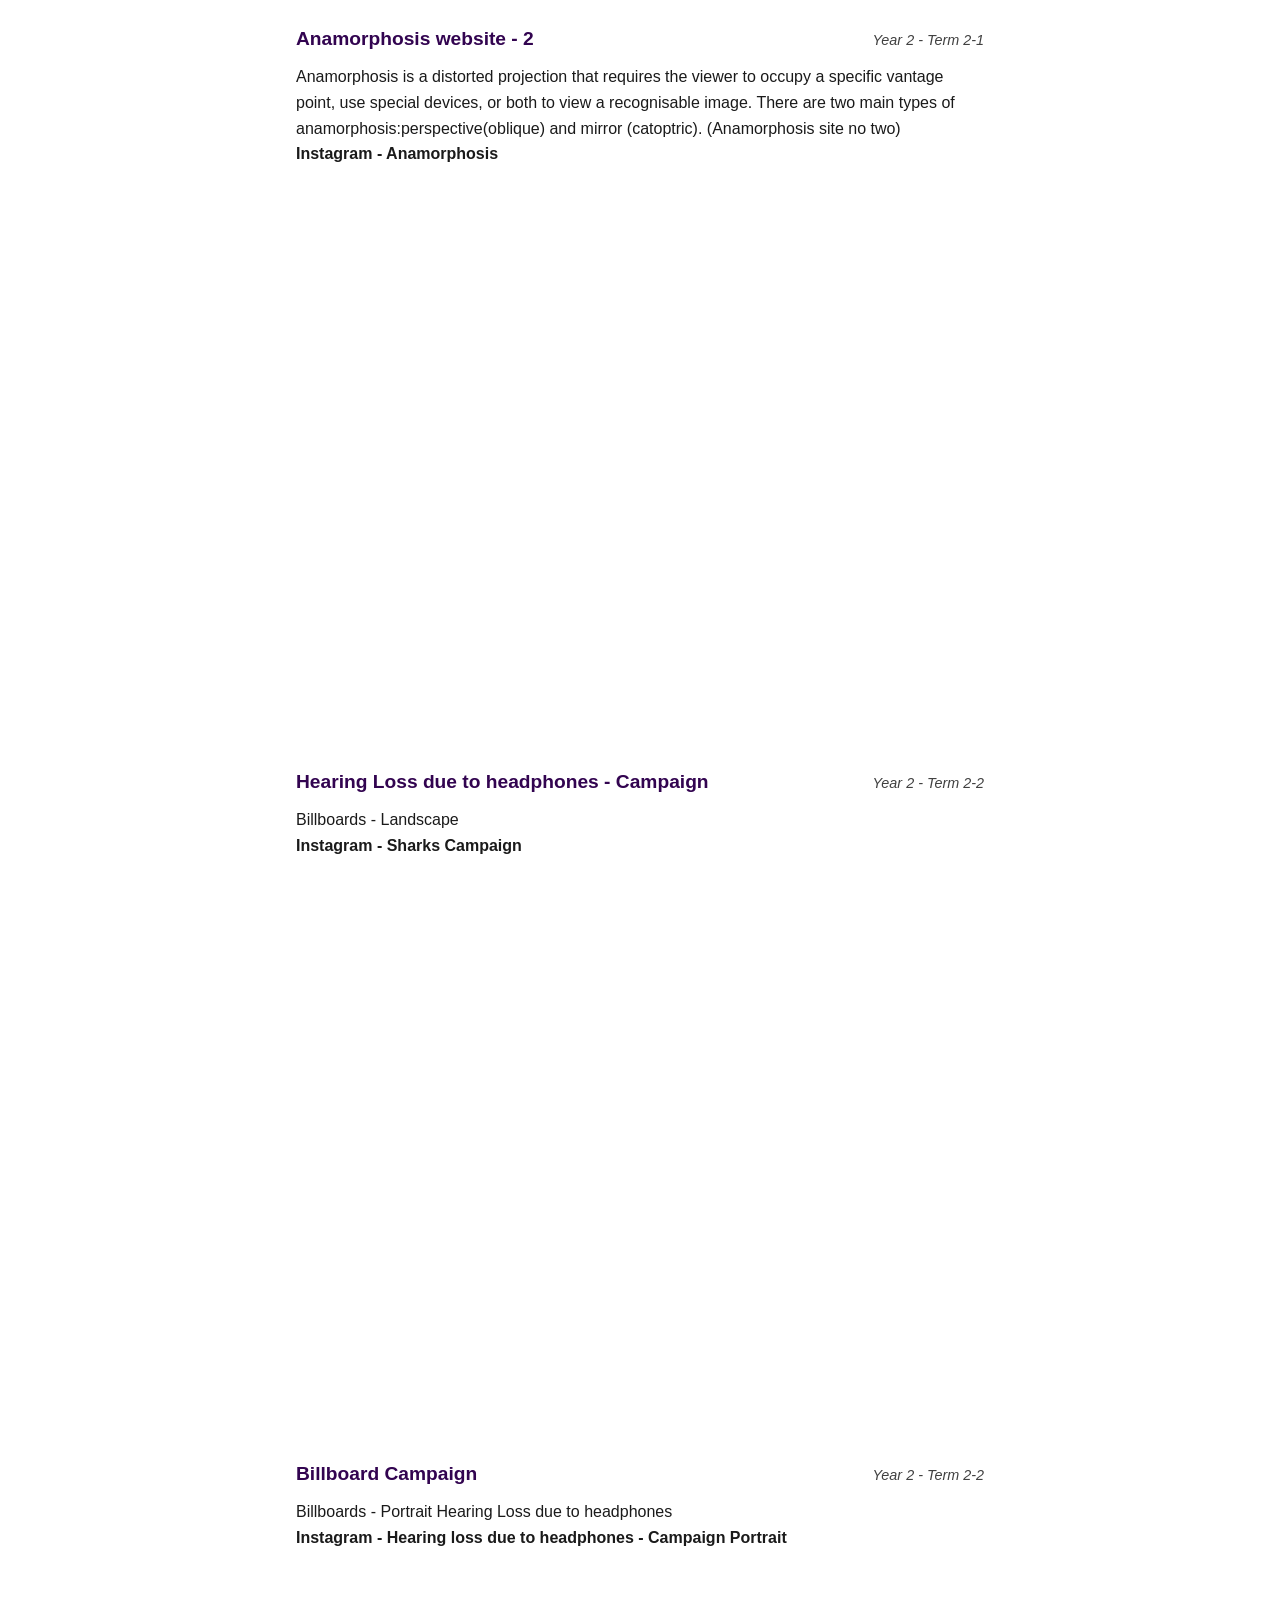
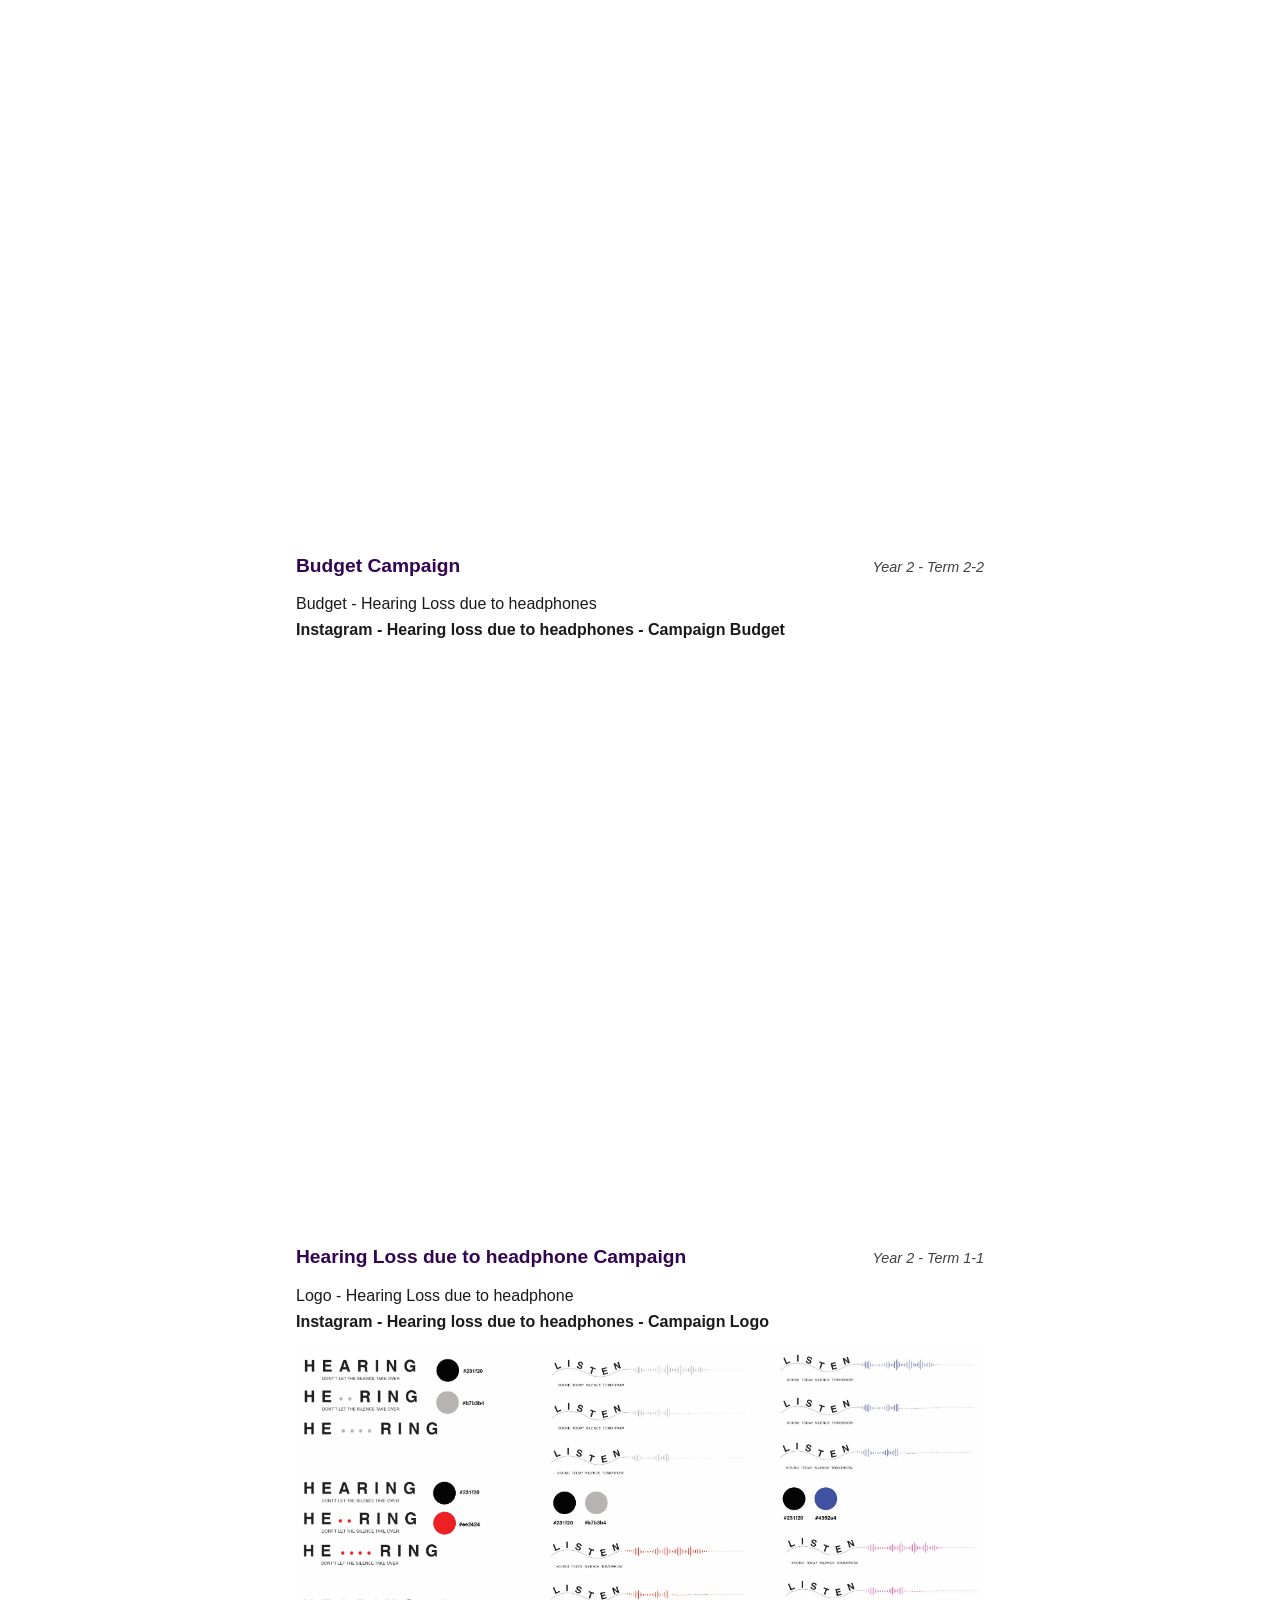
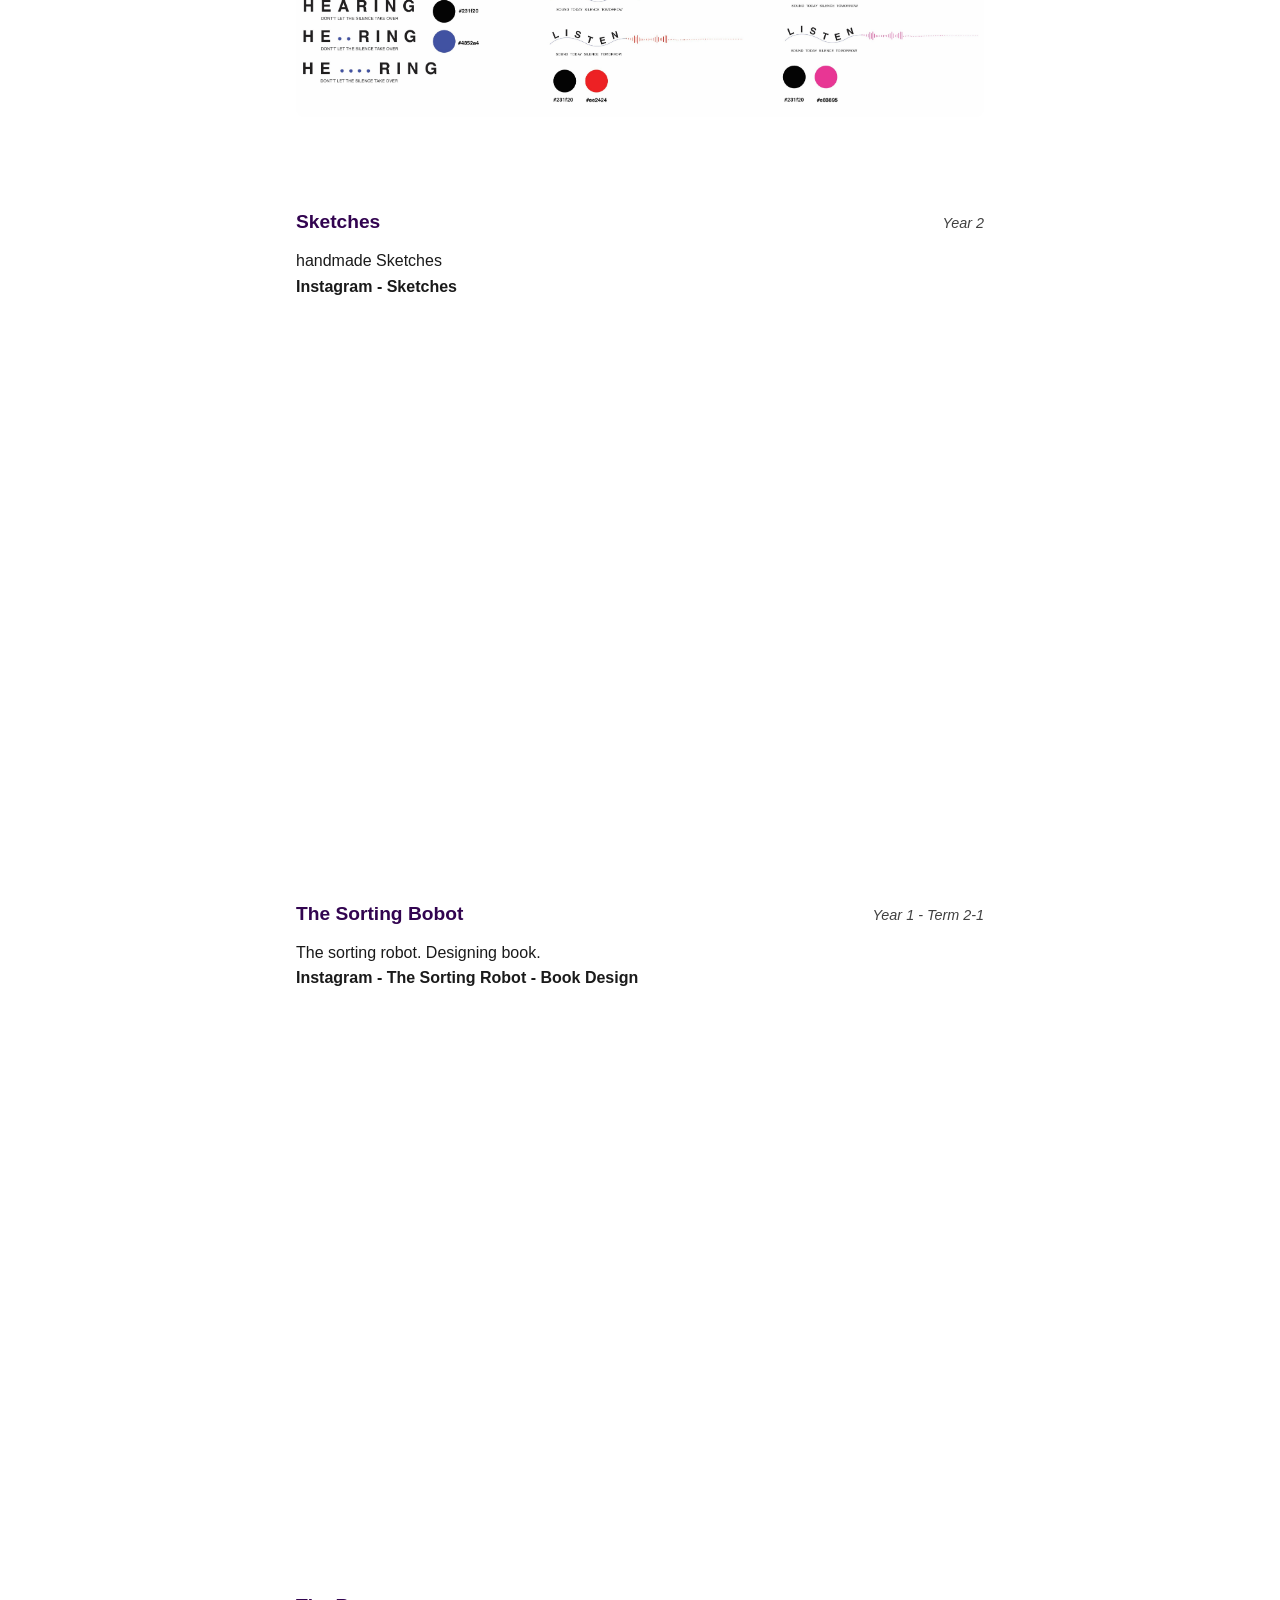
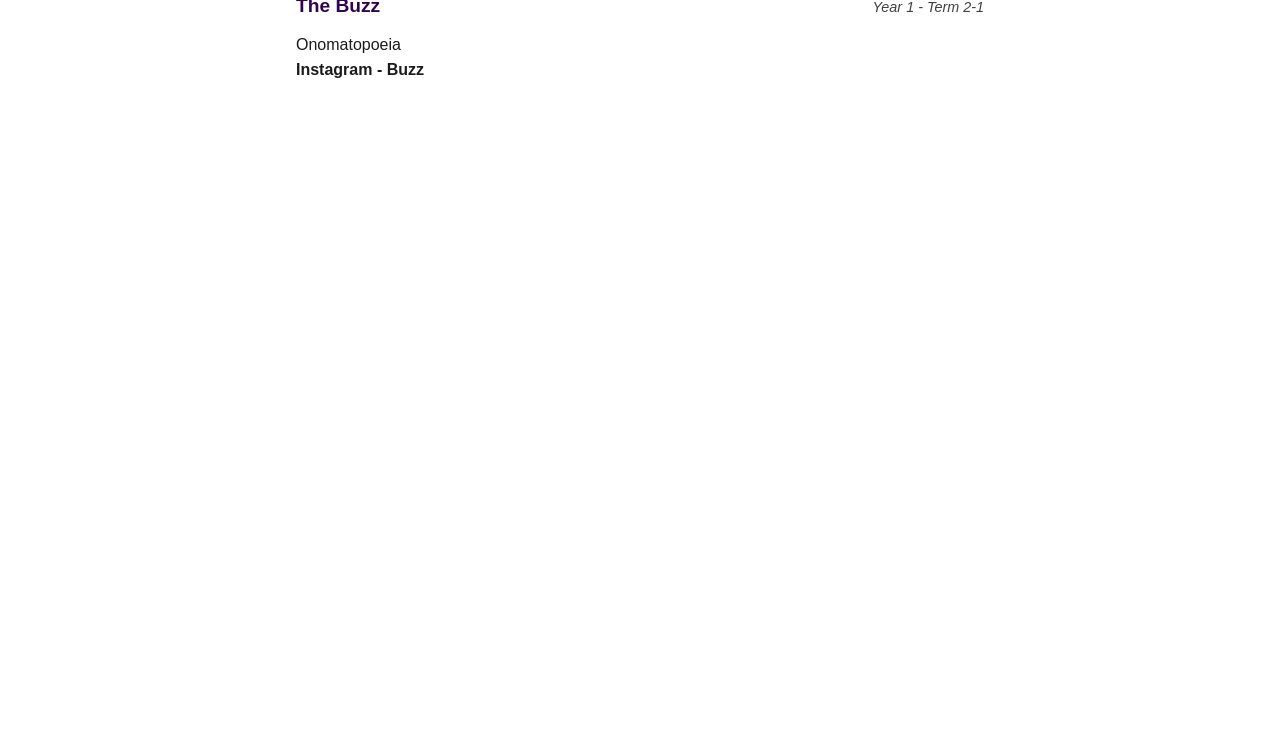
==== commit 28f25ec2: "update" ====
--- a/index.html
+++ b/index.html
@@ -382,6 +382,32 @@
 </div>
 </div>
 
+<!-- Sketches -->
+<div class="project" id="sketches">
+            <div class="project-header">
+                <h2 class="project-title"> Sketches</h2>
+                <span class="project-tag">Year 2</span>
+            </div>
+            
+            <p class="project-description">
+            handmade Sketches <br>
+
+            <a href="https://www.instagram.com/artistic_part/reel/DY2yWN8I6-Y/" target="_blank" rel="noopener noreferrer">
+            <strong>Instagram - Sketches</strong>
+        </a> 
+            </p>
+
+    <div class="project-images" data-link="https://www.instagram.com/artistic_part/reel/DY2yWN8I6-Y/">
+    <iframe 
+        class="project-image device"
+        src="https://www.youtube.com/embed/px8XT_Nkpfc"
+        style="width:100%; height:500px; border-radius:8px; border:none;"
+        allow="autoplay; encrypted-media"
+        allowfullscreen>
+    </iframe>
+</div>
+</div>
+
 <!-- Book - The sorting robot -->
 <div class="project" id="book">
             <div class="project-header">
@@ -407,31 +433,7 @@
 </div>
 </div>
 
-<!-- Sketches -->
-<div class="project" id="sketches">
-            <div class="project-header">
-                <h2 class="project-title"> Sketches</h2>
-                <span class="project-tag">Year 2</span>
-            </div>
-            
-            <p class="project-description">
-            handmade Sketches <br>
-
-            <a href="https://www.instagram.com/artistic_part/reel/DY2yWN8I6-Y/" target="_blank" rel="noopener noreferrer">
-            <strong>Instagram - Sketches</strong>
-        </a> 
-            </p>
-
-    <div class="project-images" data-link="https://www.instagram.com/artistic_part/reel/DY2yWN8I6-Y/">
-    <iframe 
-        class="project-image device"
-        src="https://www.youtube.com/embed/px8XT_Nkpfc"
-        style="width:100%; height:500px; border-radius:8px; border:none;"
-        allow="autoplay; encrypted-media"
-        allowfullscreen>
-    </iframe>
-</div>
-</div>
+
 
 
 <!-- Video - Buzz -->
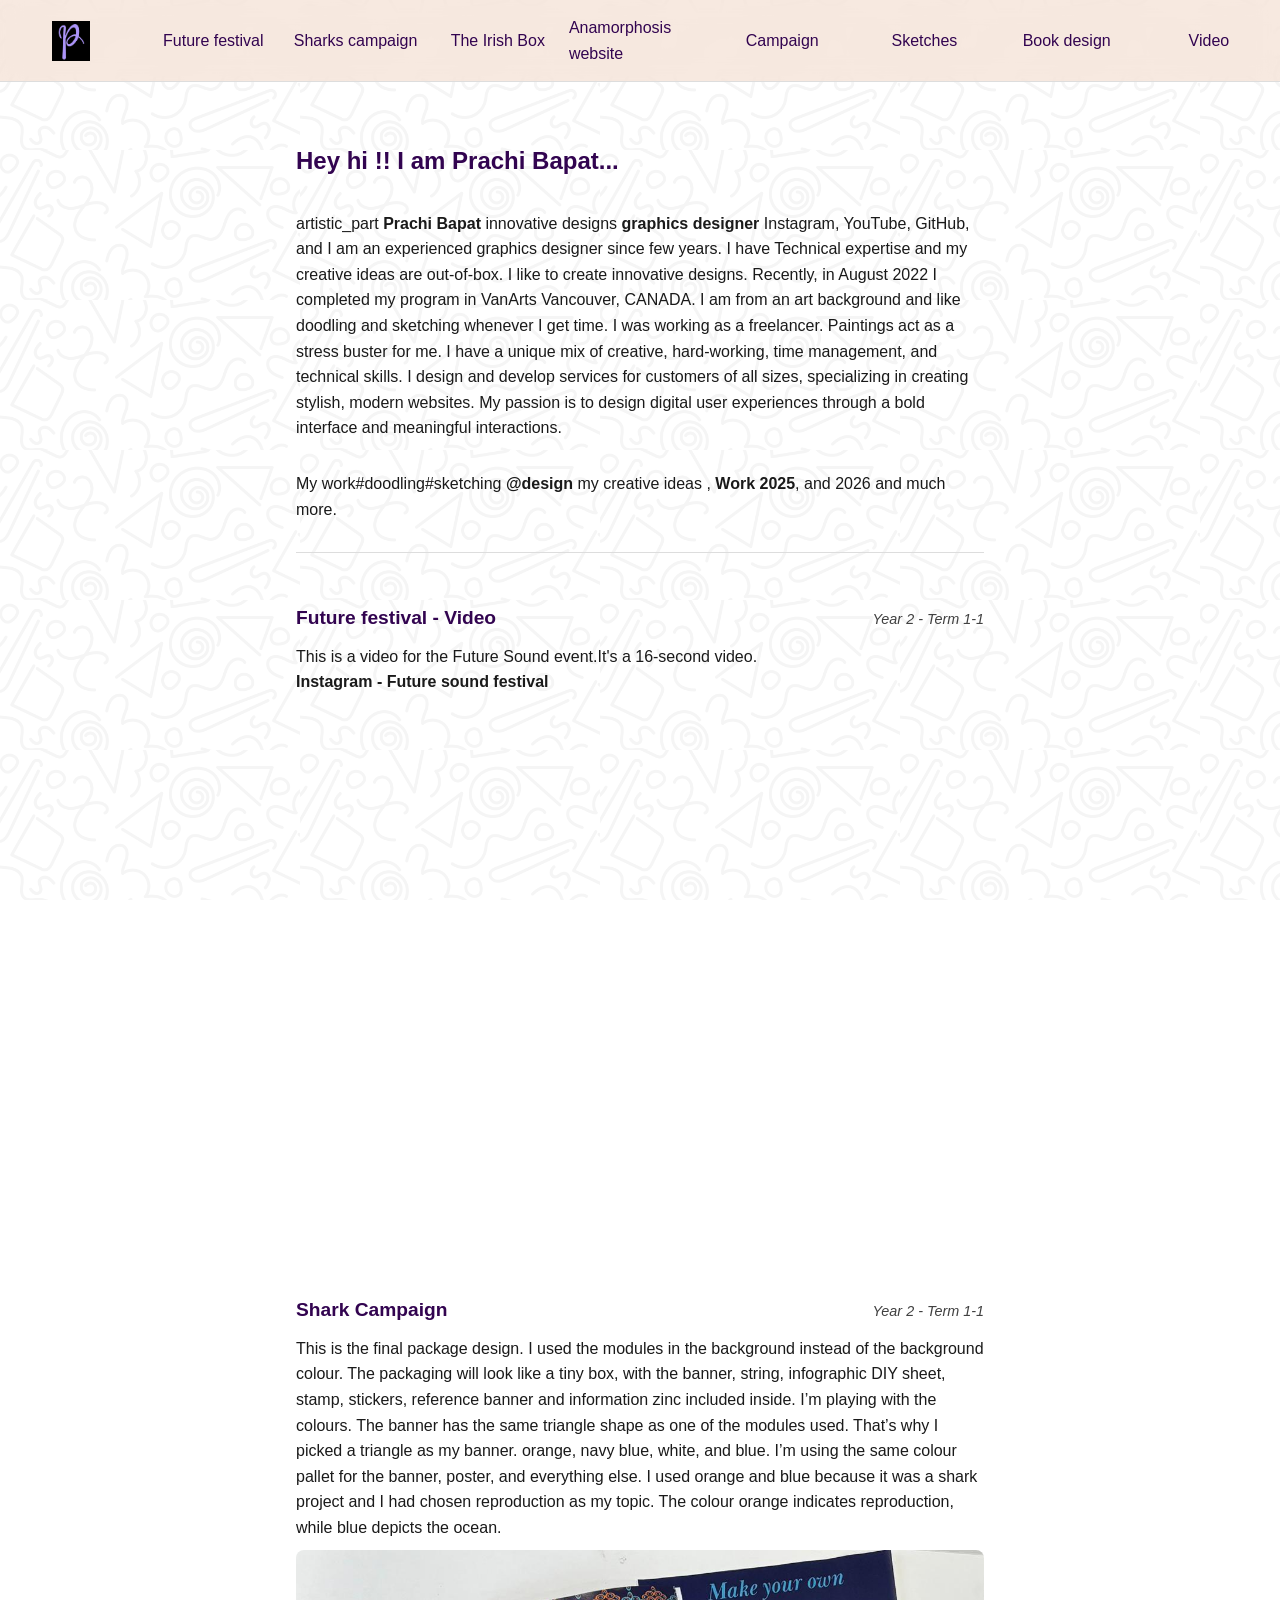
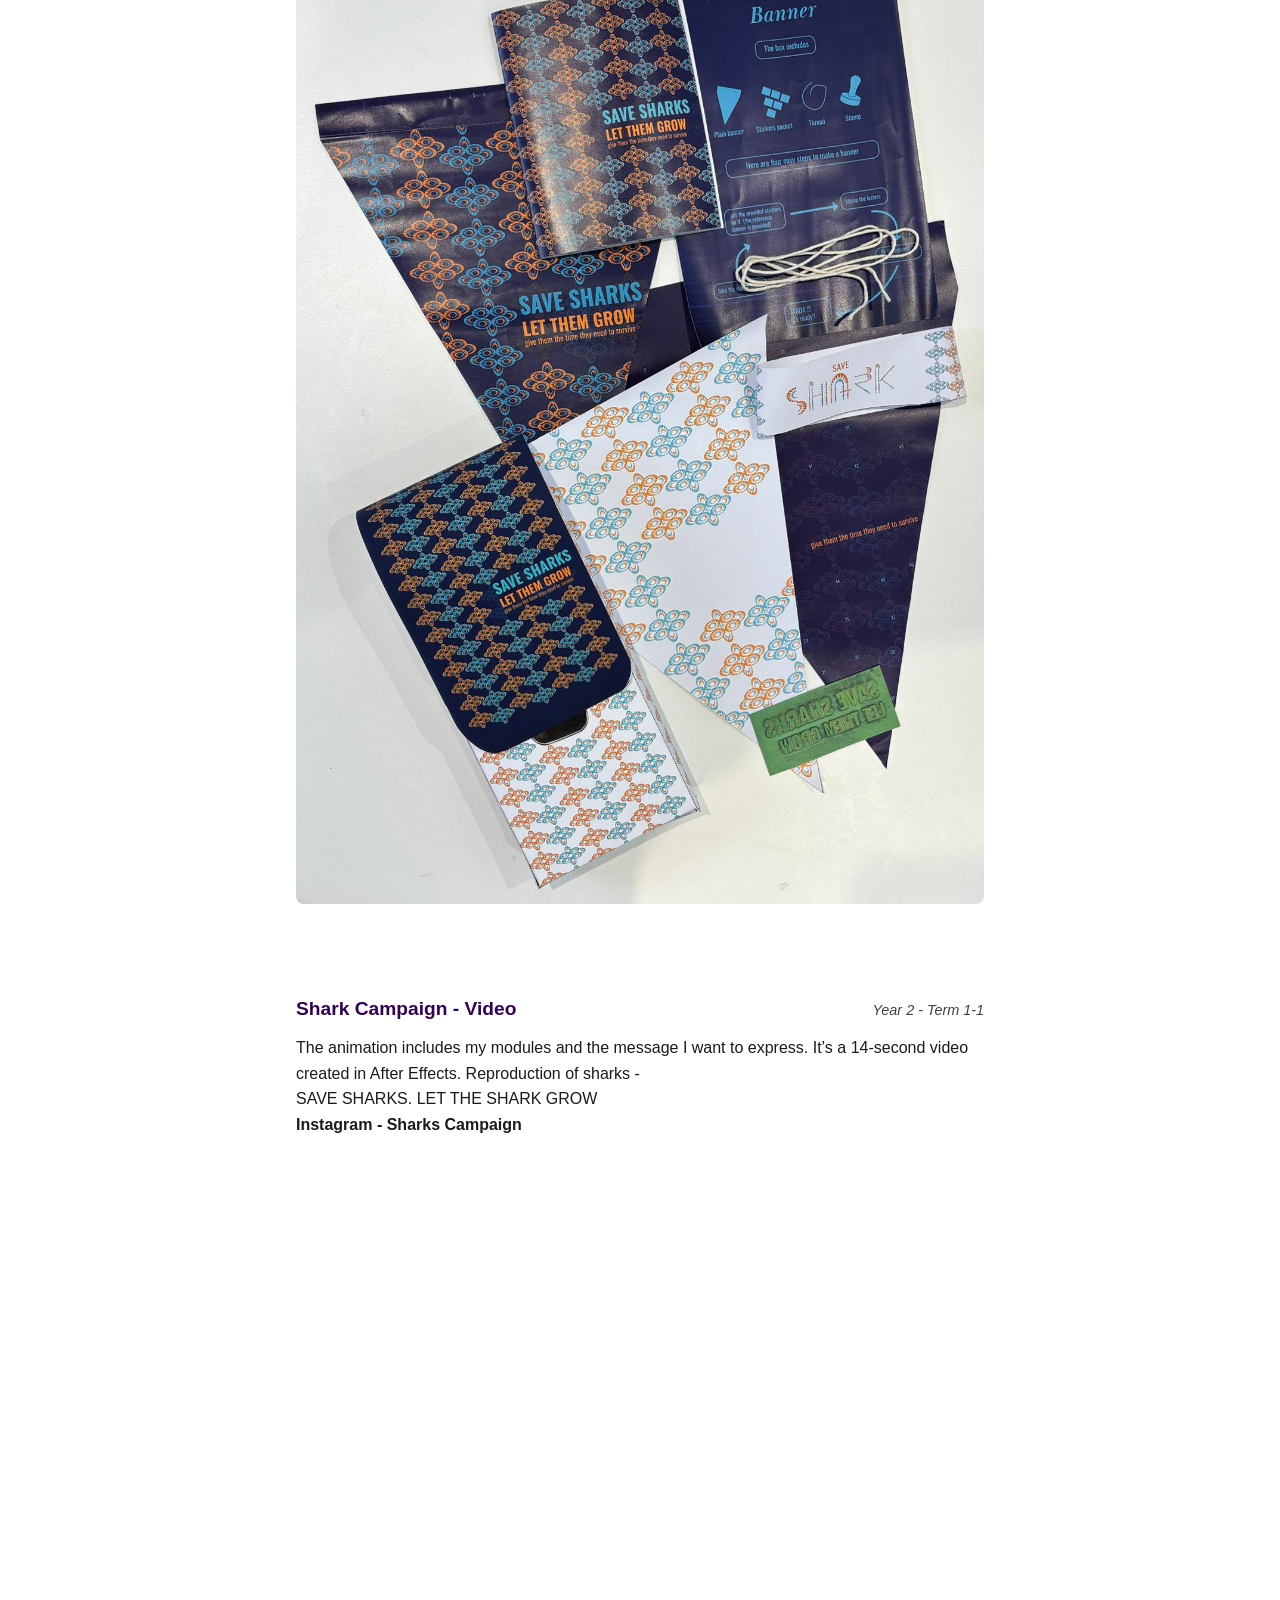
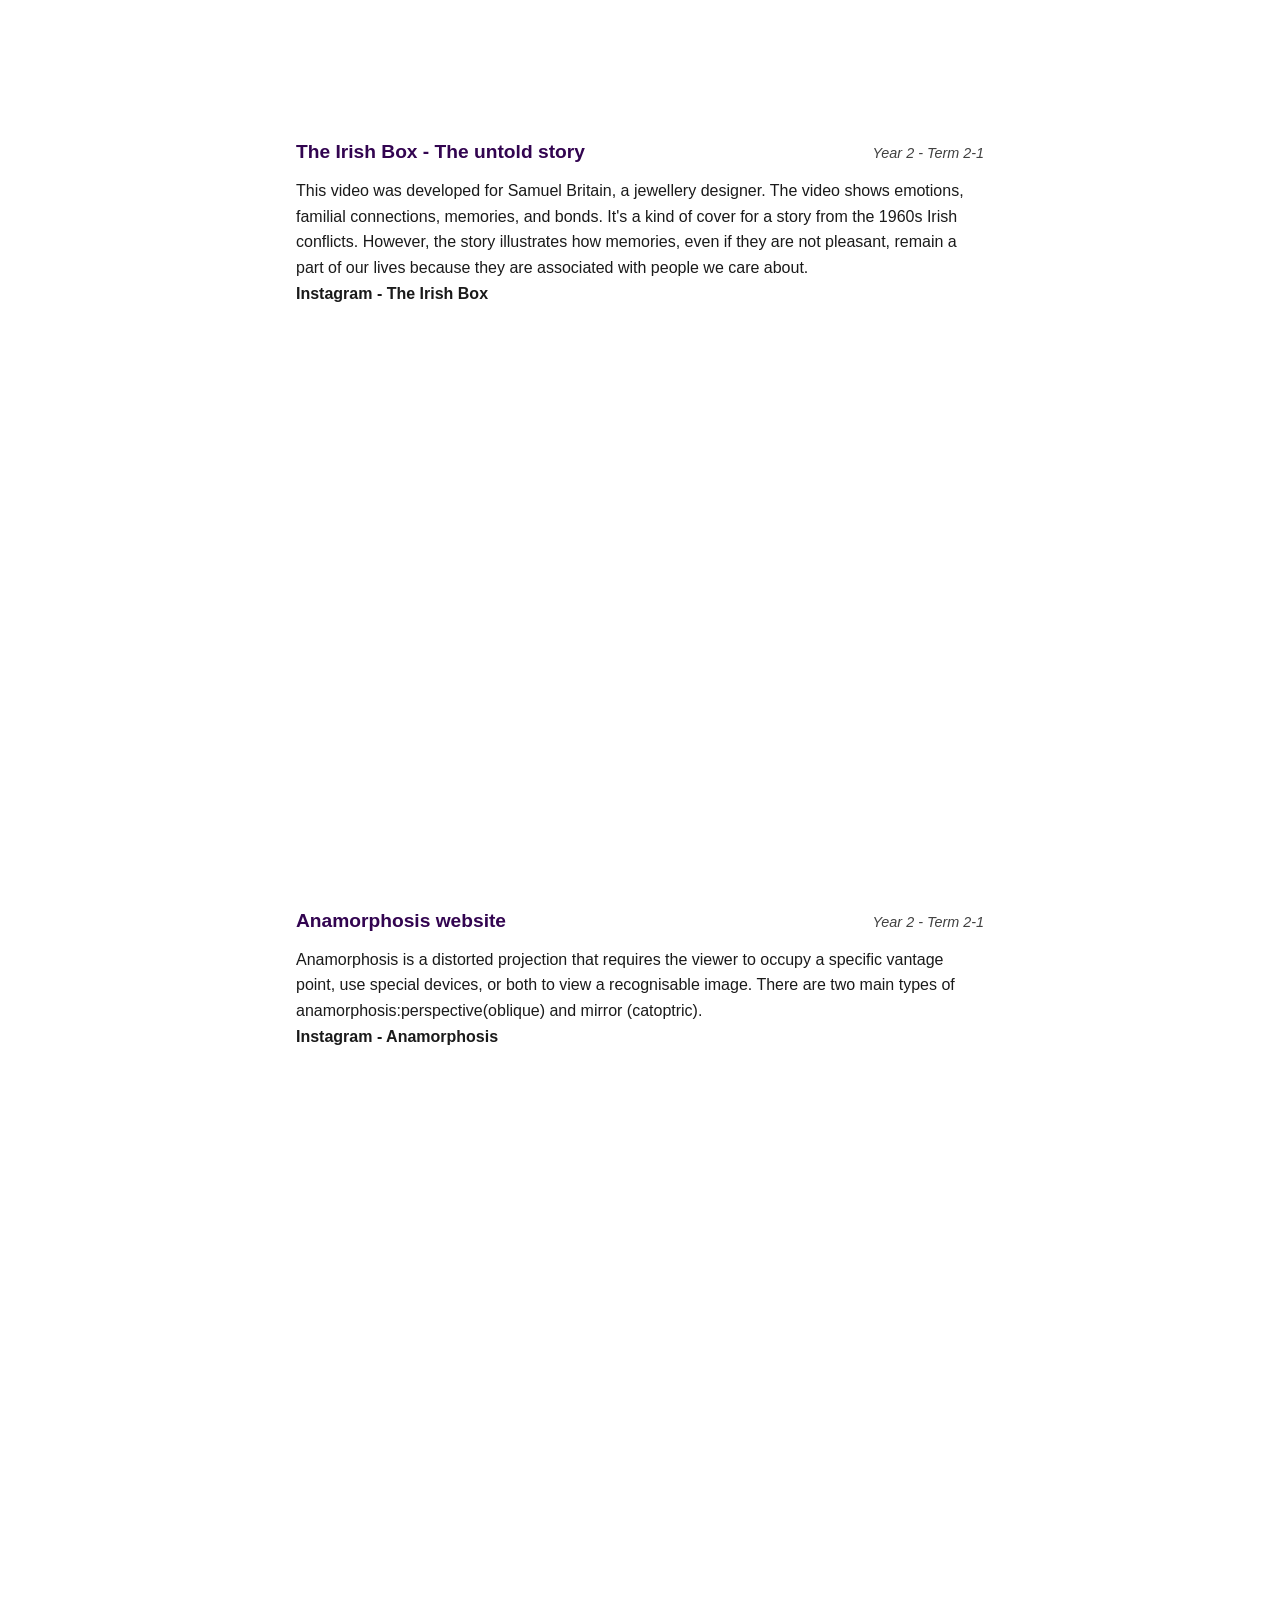
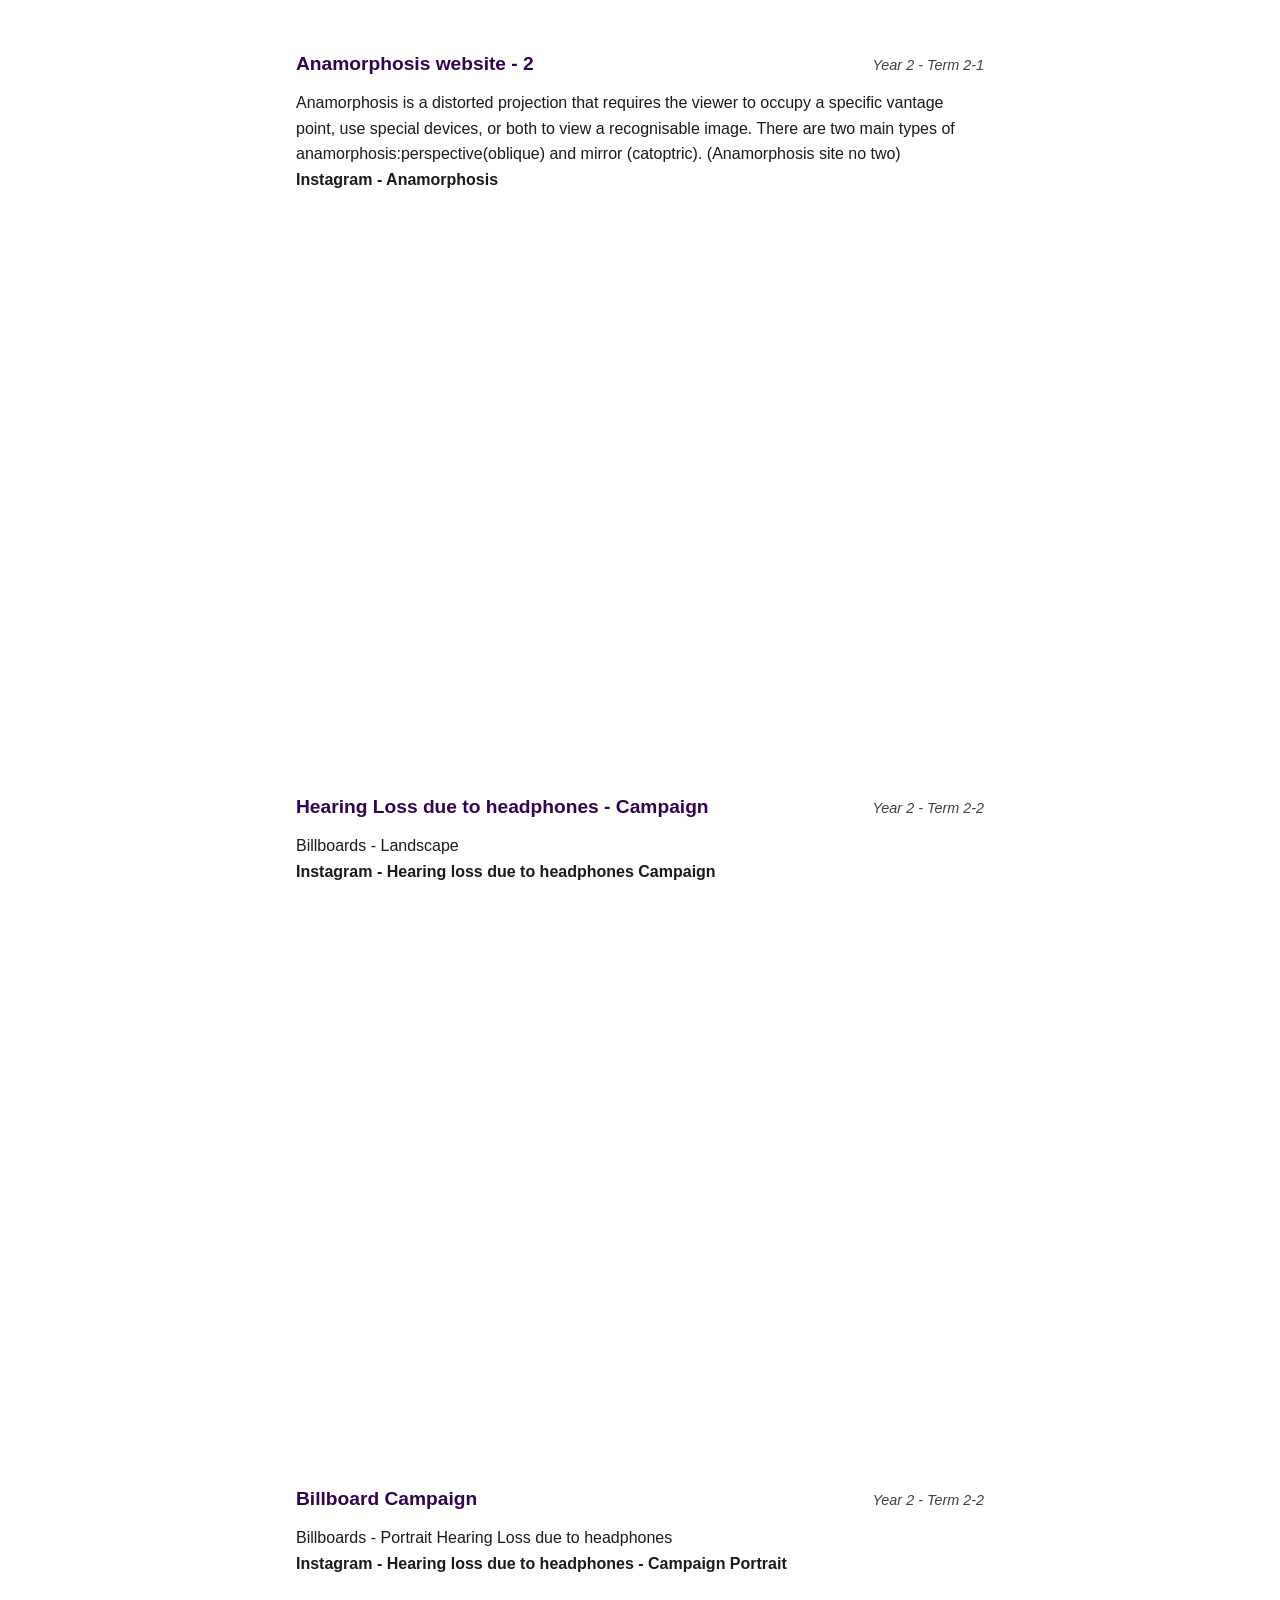
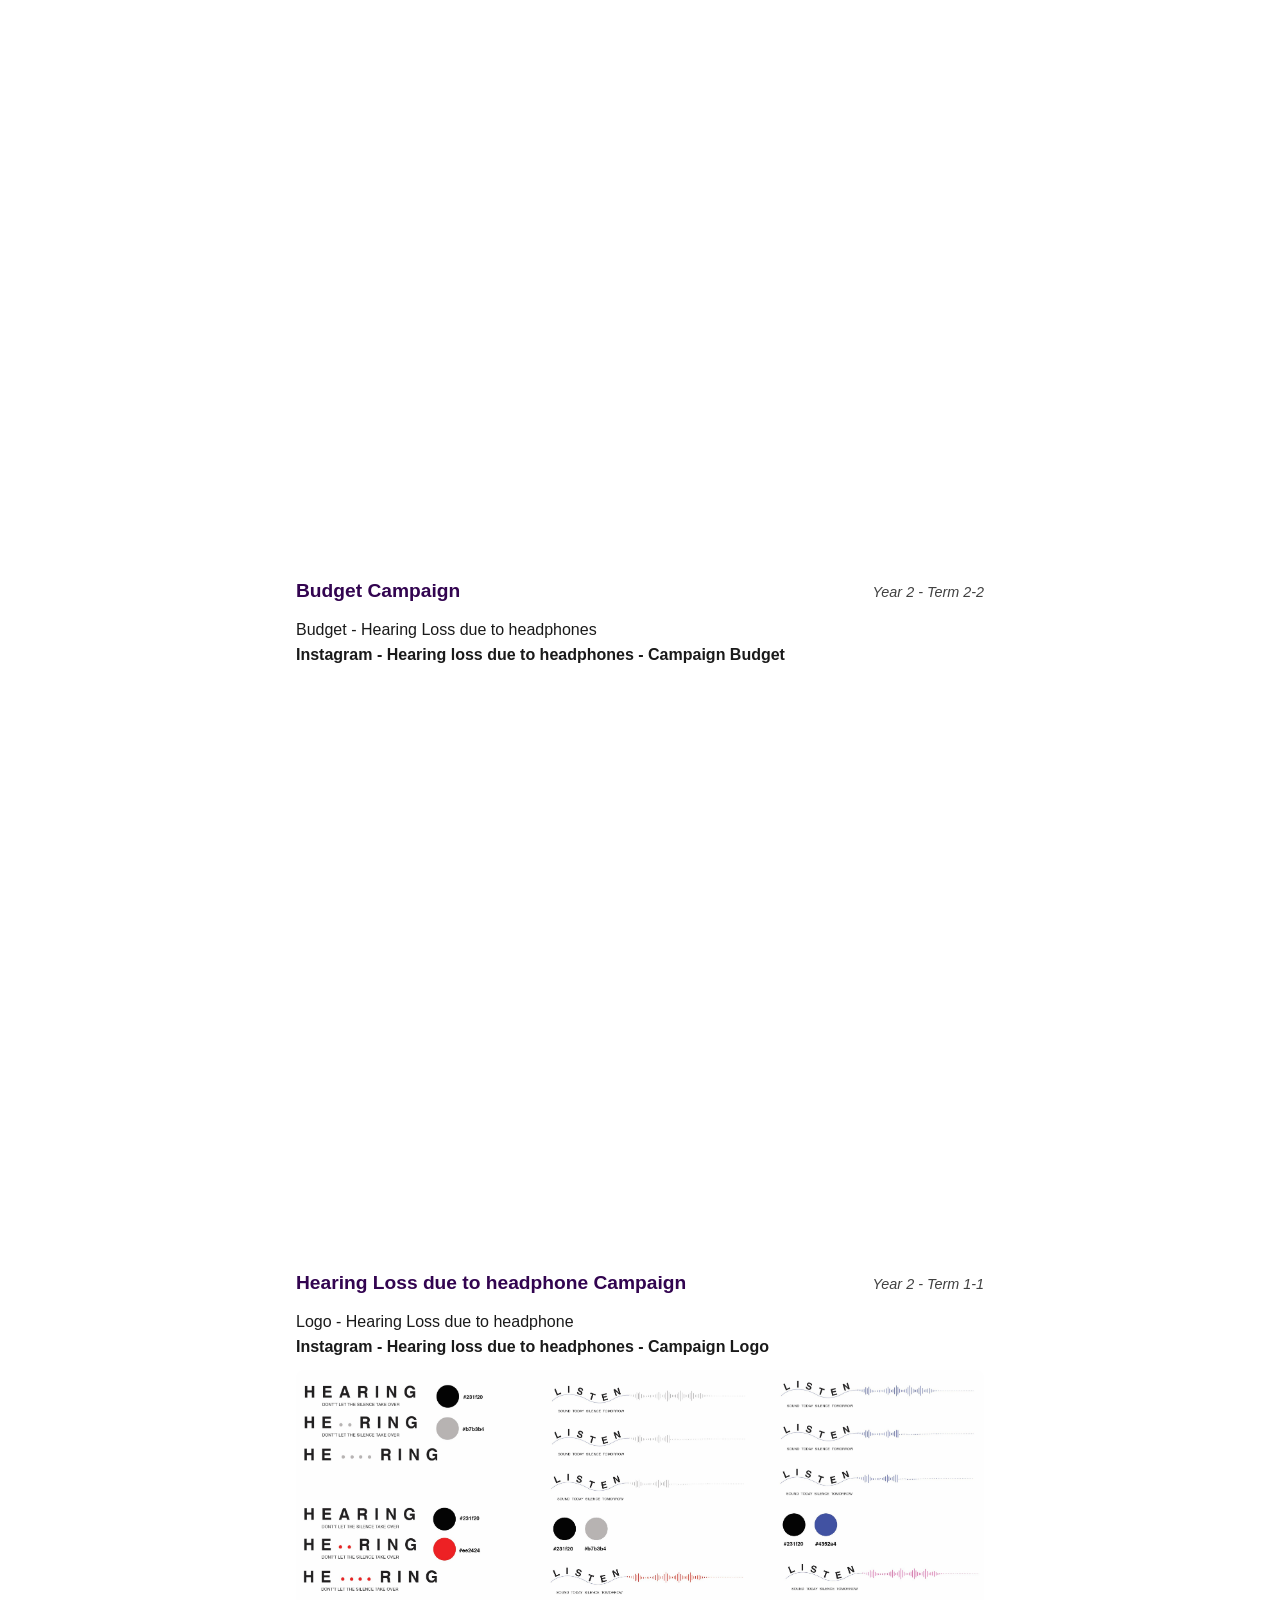
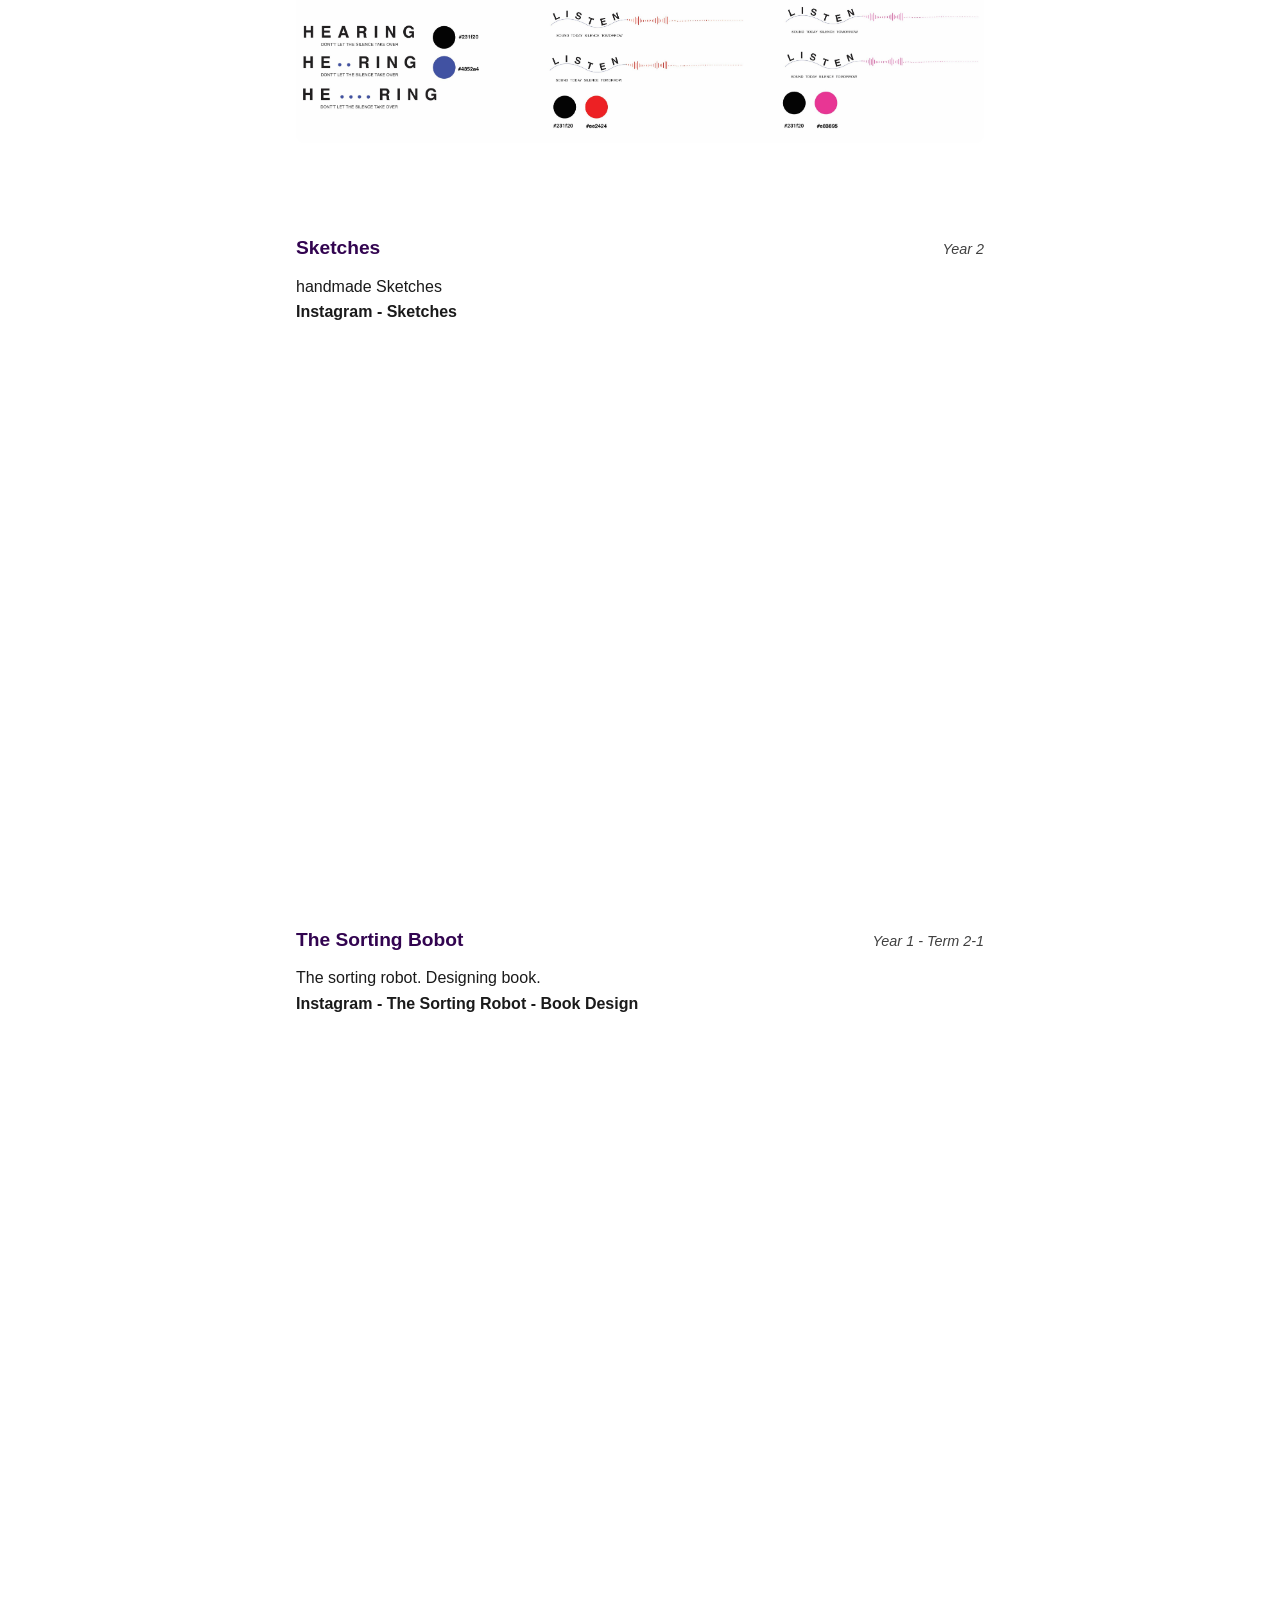
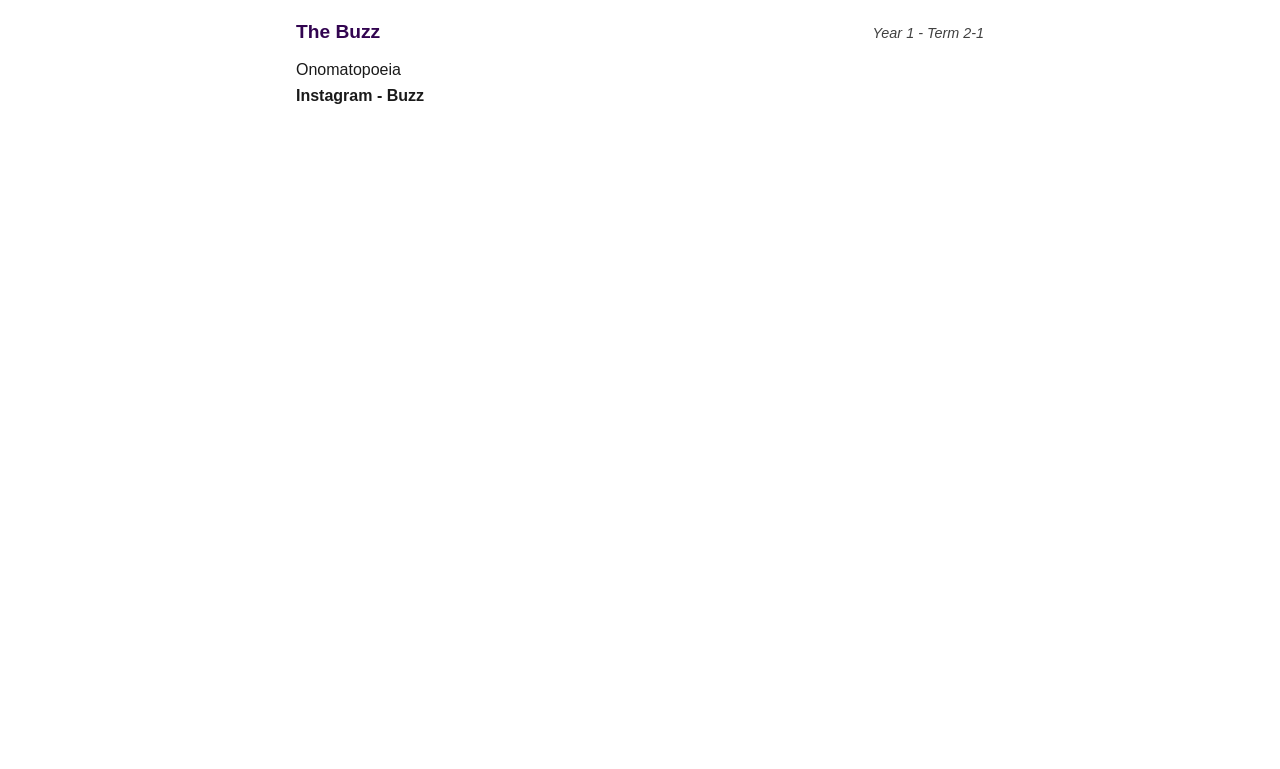
==== commit ac3273e7: "update" ====
--- a/index.html
+++ b/index.html
@@ -135,7 +135,7 @@
             colour. The packaging will look like a tiny box,
             with the banner, string, infographic DIY sheet,
             stamp, stickers, reference banner and information
-            zinc included inside. I’m playing with the colours
+            zinc included inside. I’m playing with the colours.
             The banner has the same triangle shape as one of
             the modules used. That’s why I picked a triangle as
             my banner. orange, navy blue, white, and blue. I’m using the same
@@ -168,7 +168,7 @@
             
 <p class="project-description">
     The animation includes my modules and the message I want to express. It’s a 14-second video created in After Effects. 
-    Reproduction of sharks - SAVE SHARKS. LET THE SHARK GROW <br>
+    Reproduction of sharks - <br> SAVE SHARKS. LET THE SHARK GROW <br>
      <a href="https://www.instagram.com/p/DTz6Tdmjepw/?img_index=1" target="_blank" rel="noopener noreferrer">
         <strong>Instagram - Sharks Campaign</strong>
         </a>
@@ -286,7 +286,7 @@
             <p class="project-description">
             Billboards - Landscape <br>
             <a href="https://www.instagram.com/p/DY2wqzvoAAr/" target="_blank" rel="noopener noreferrer">
-            <strong>Instagram - Sharks Campaign</strong>
+            <strong>Instagram - Hearing loss due to headphones Campaign</strong>
         </a>
 
             </p>
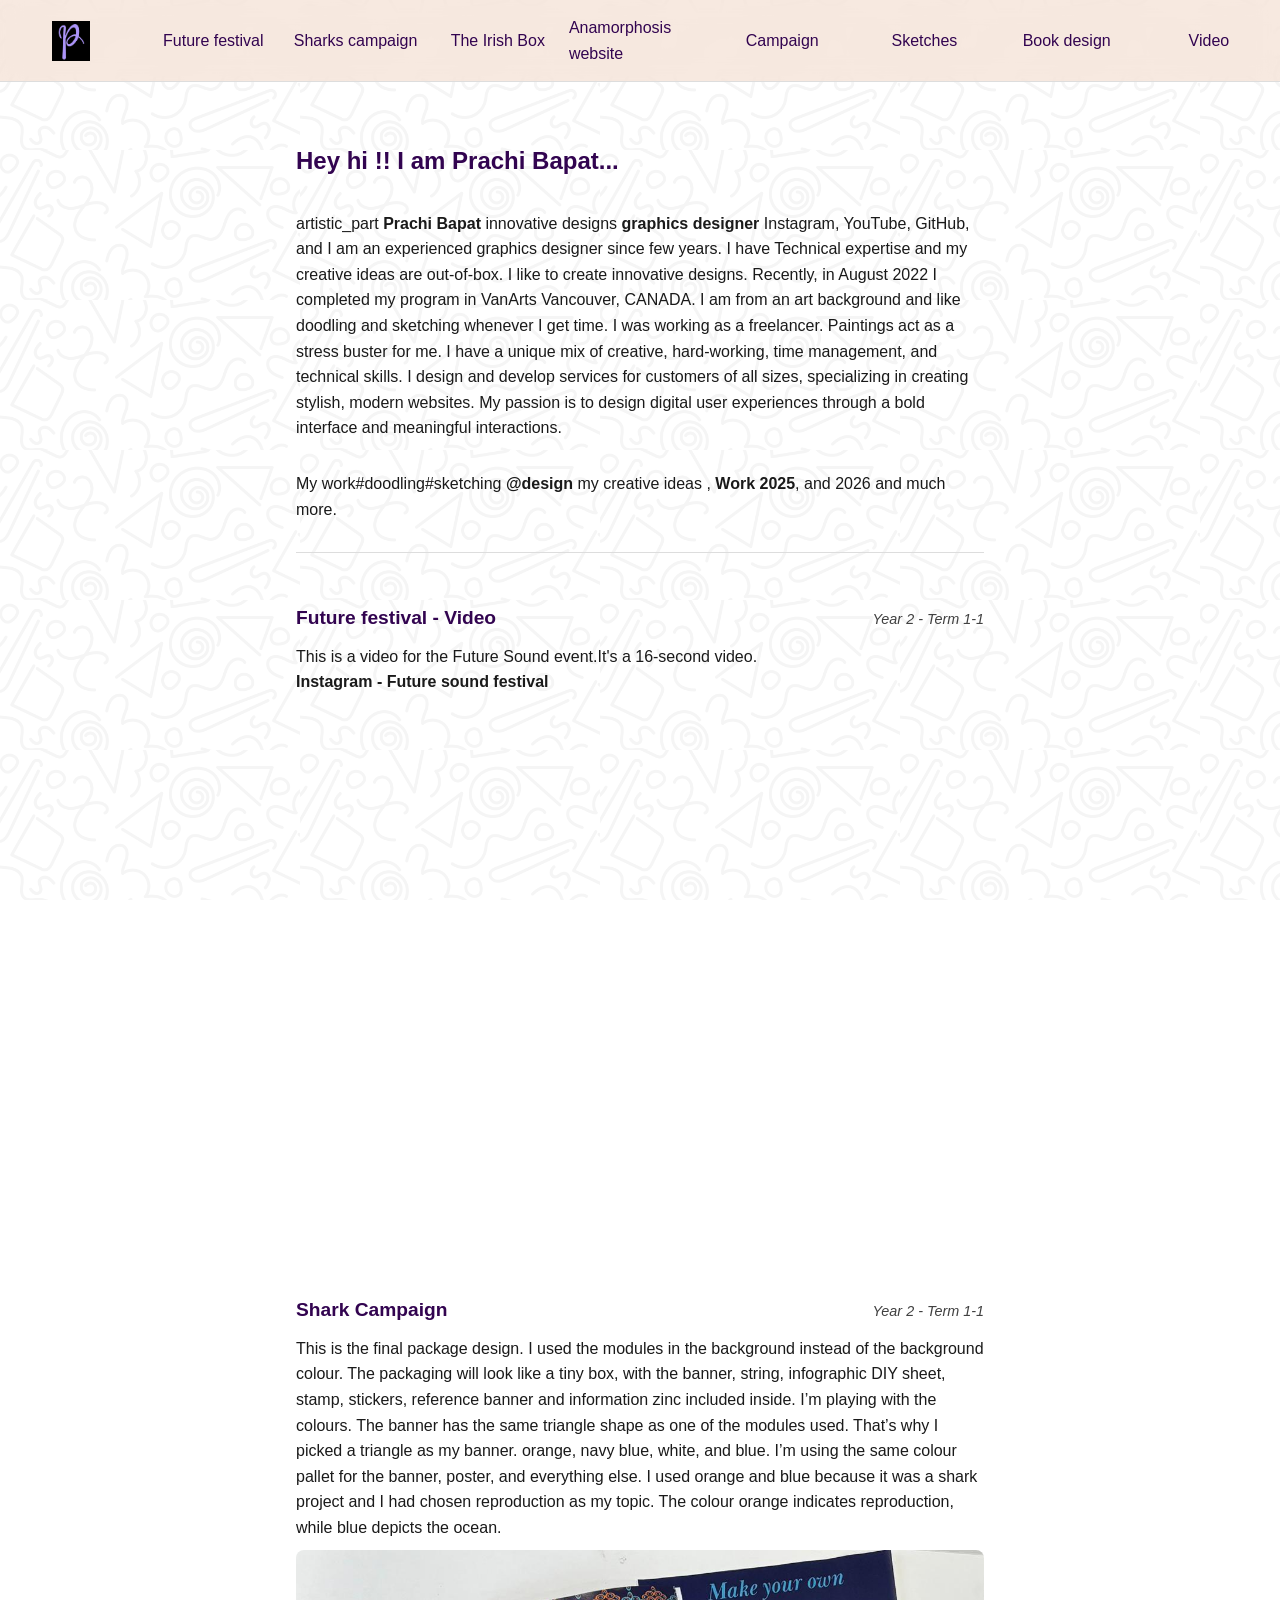
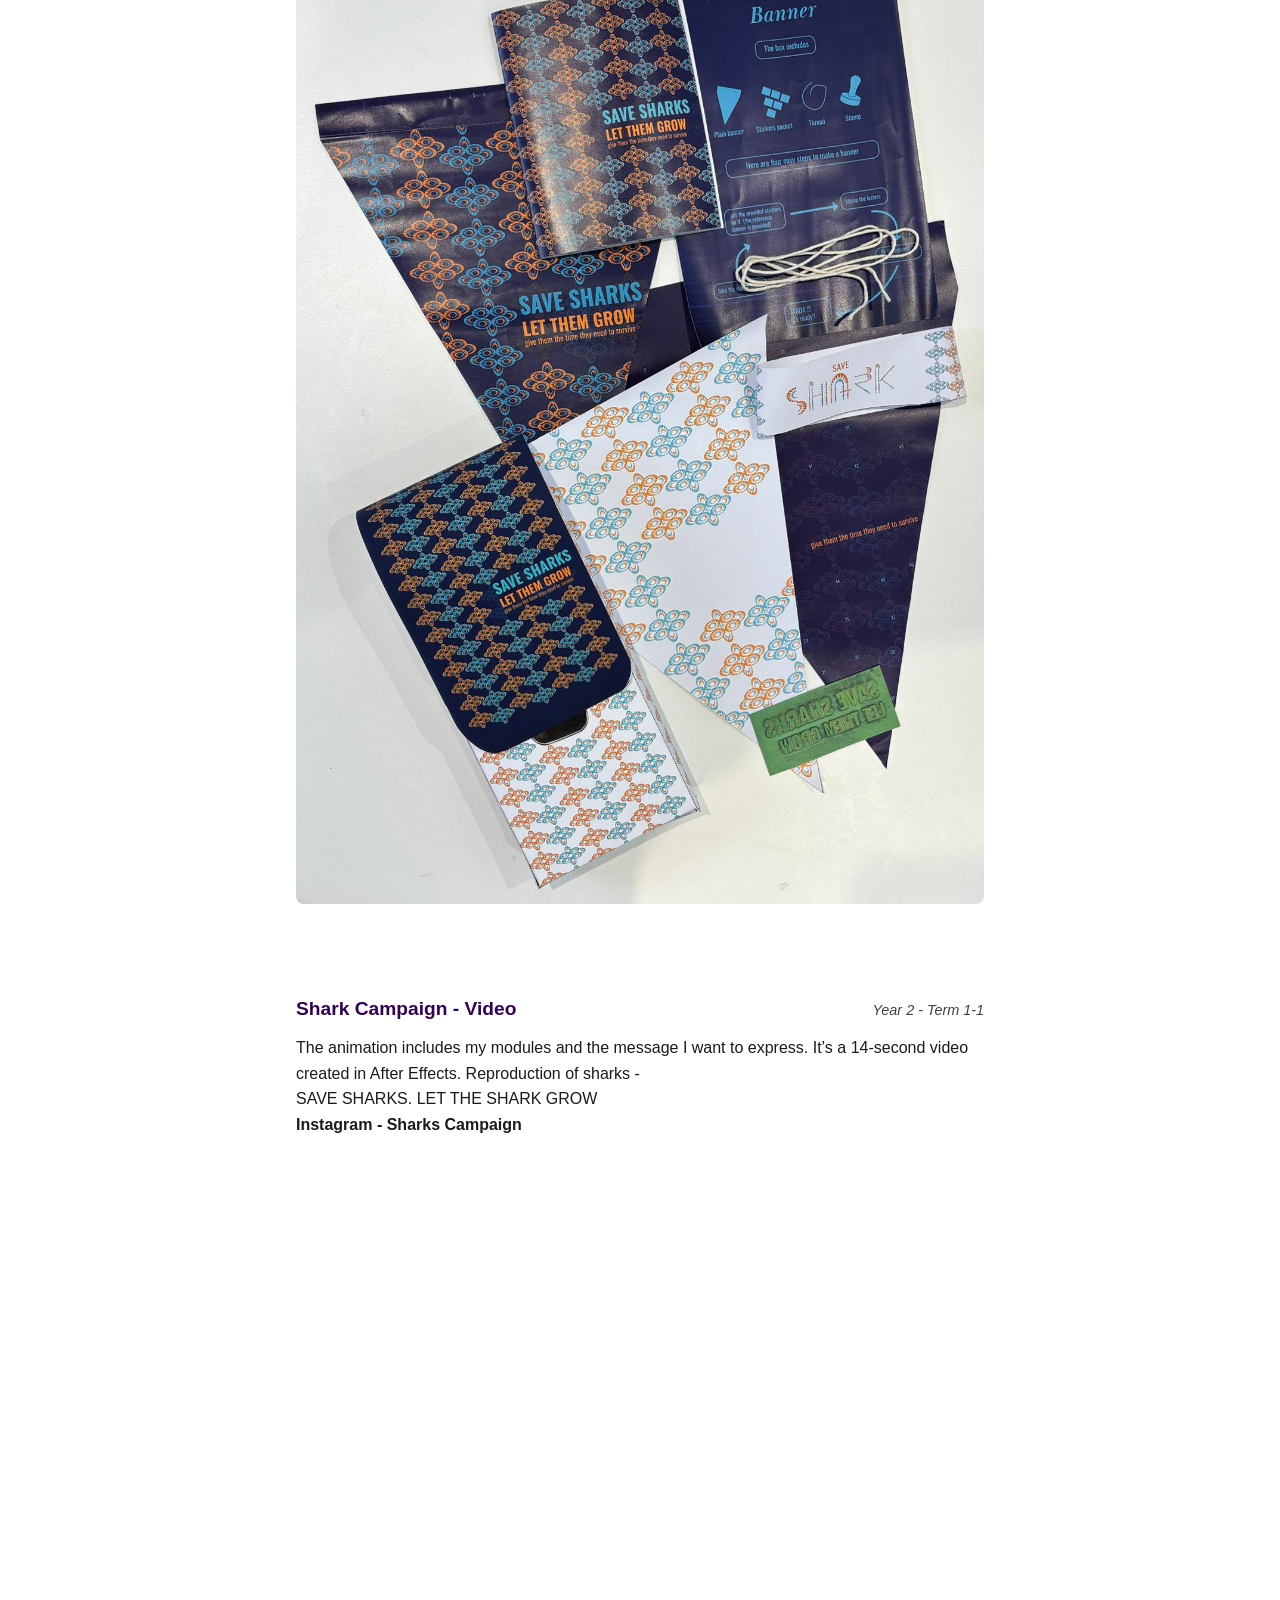
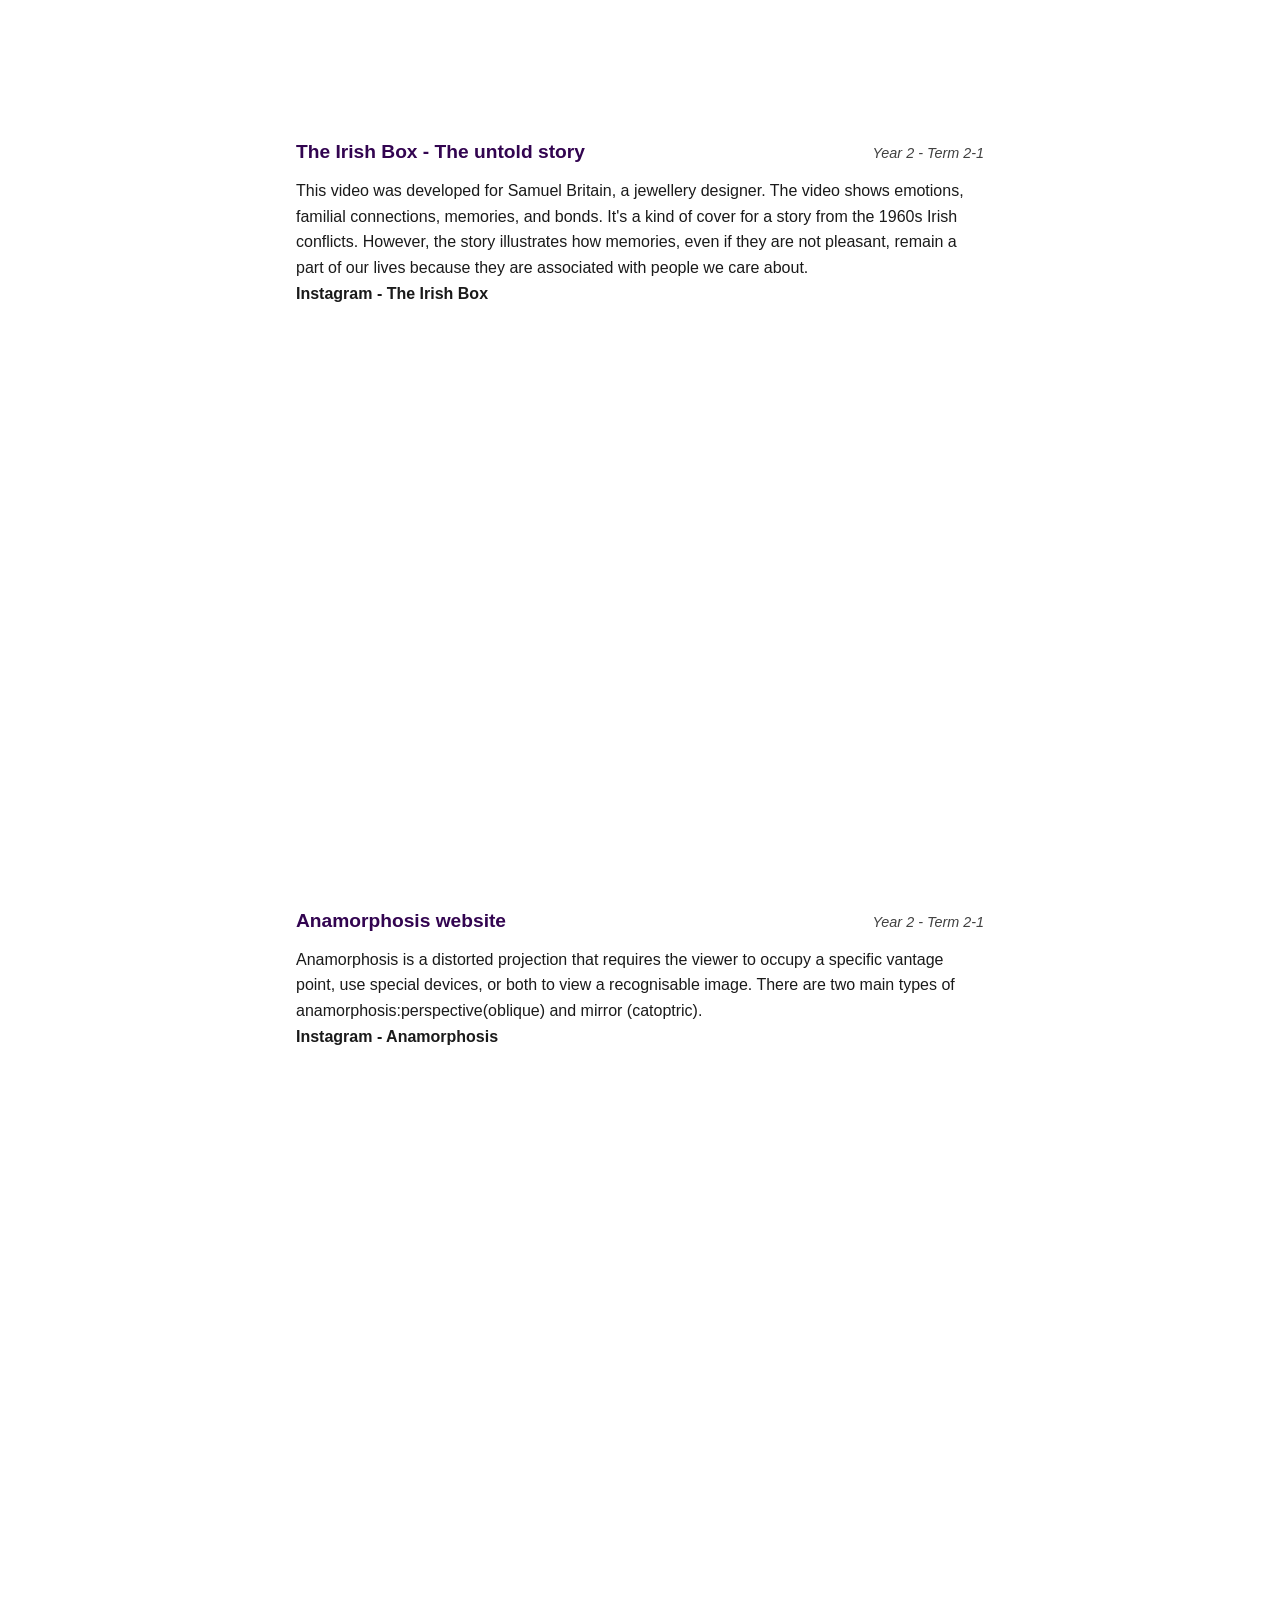
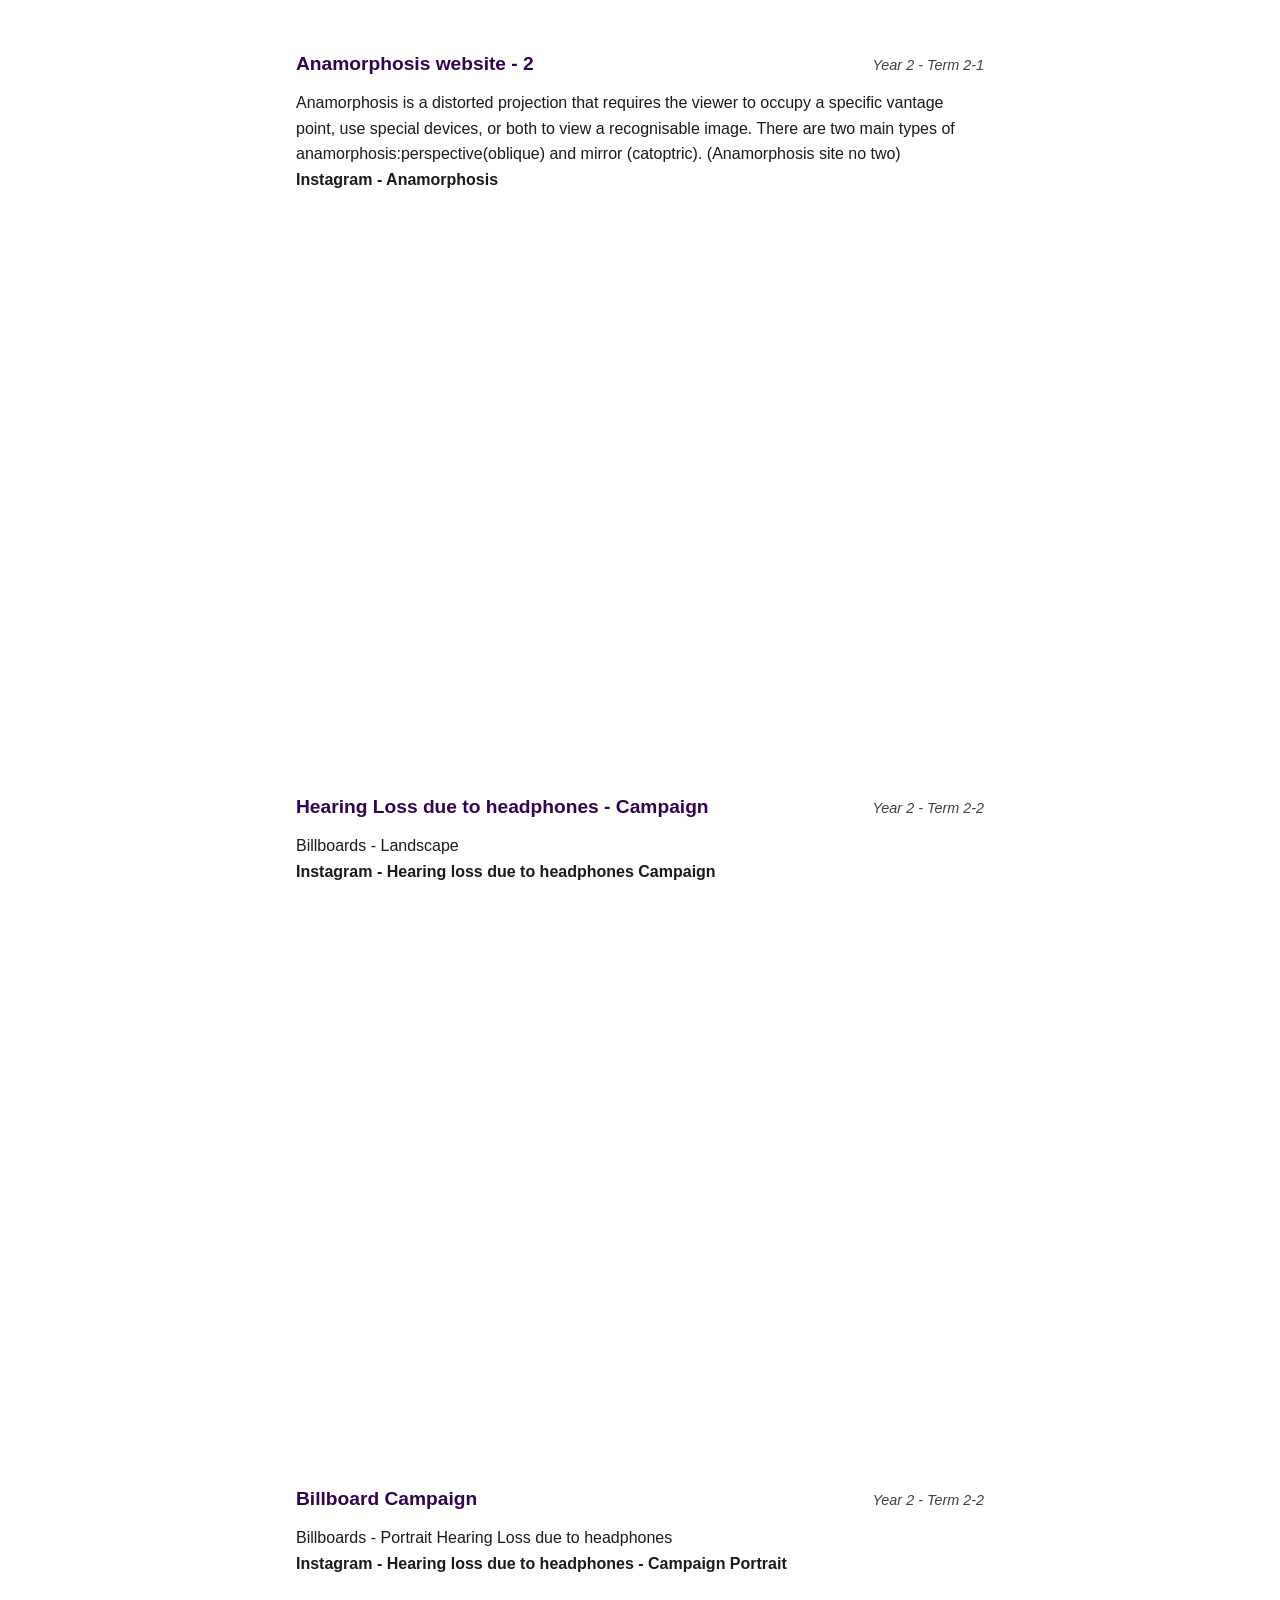
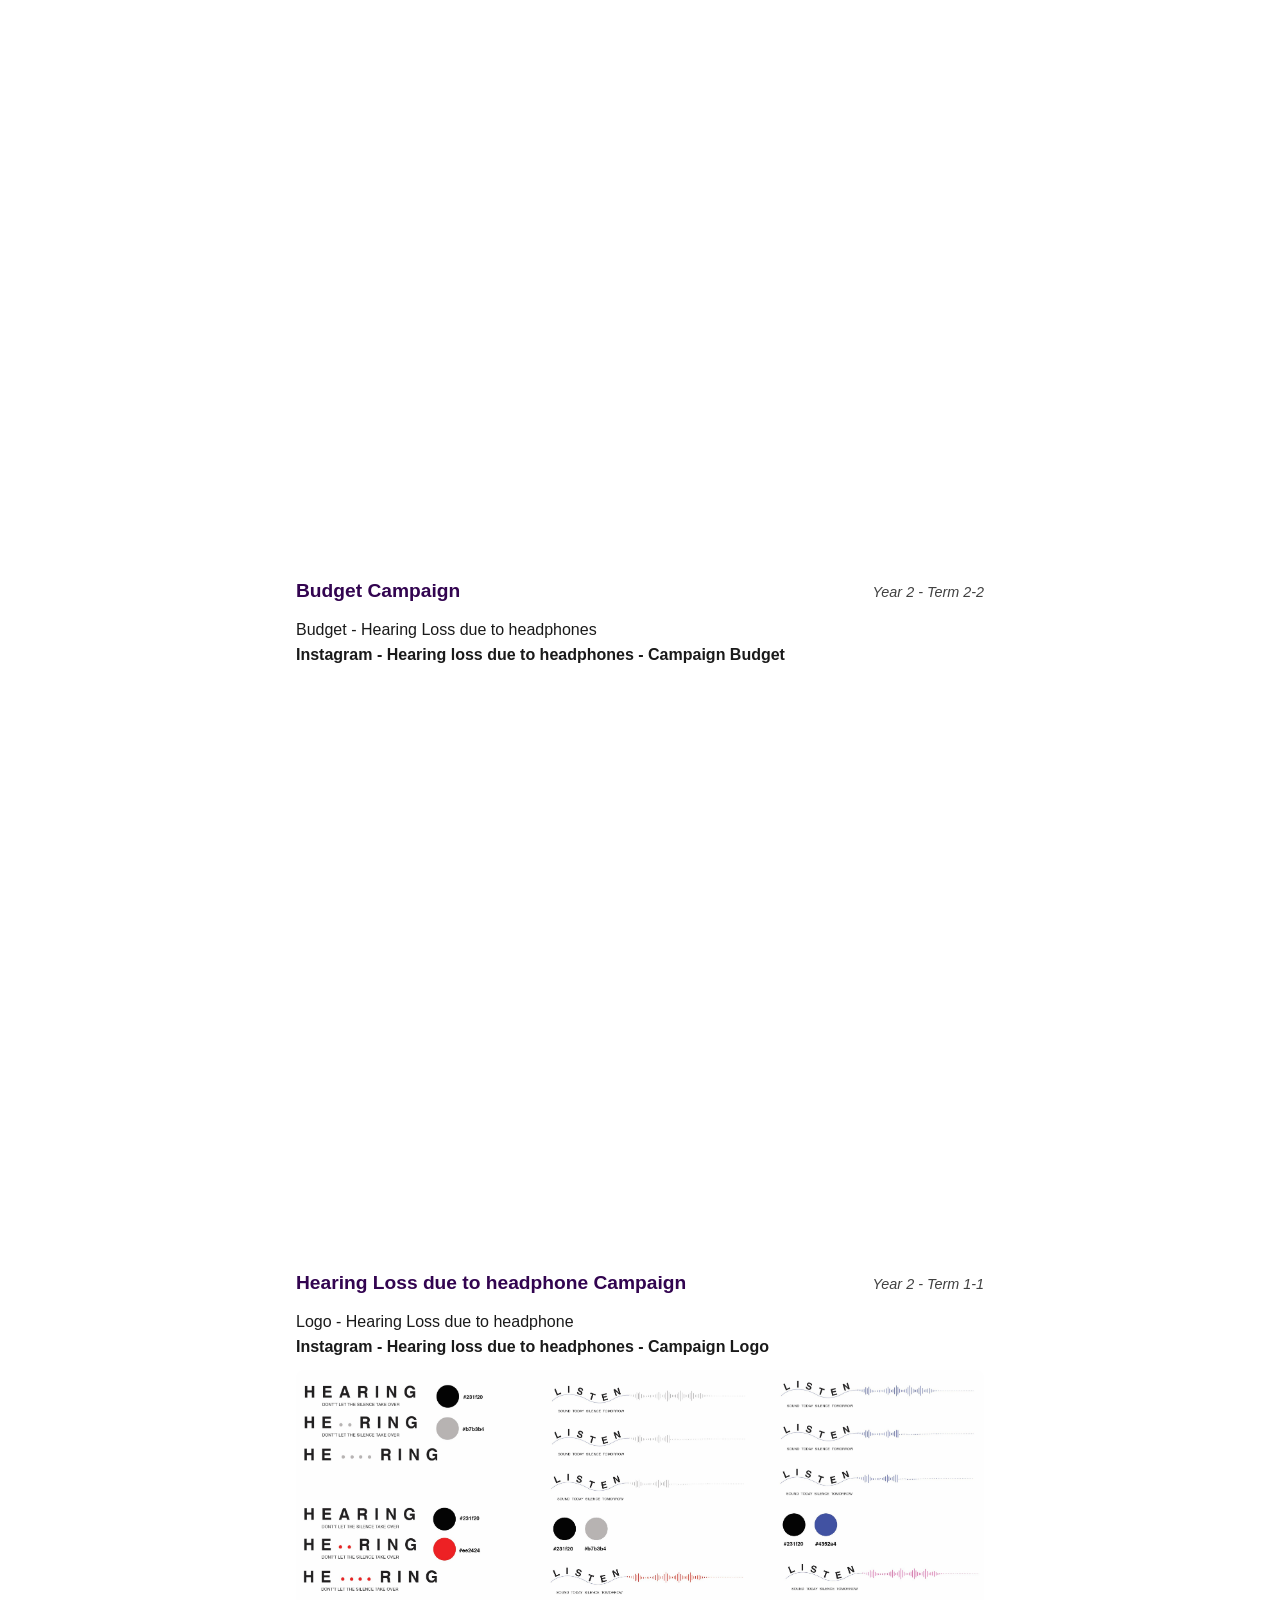
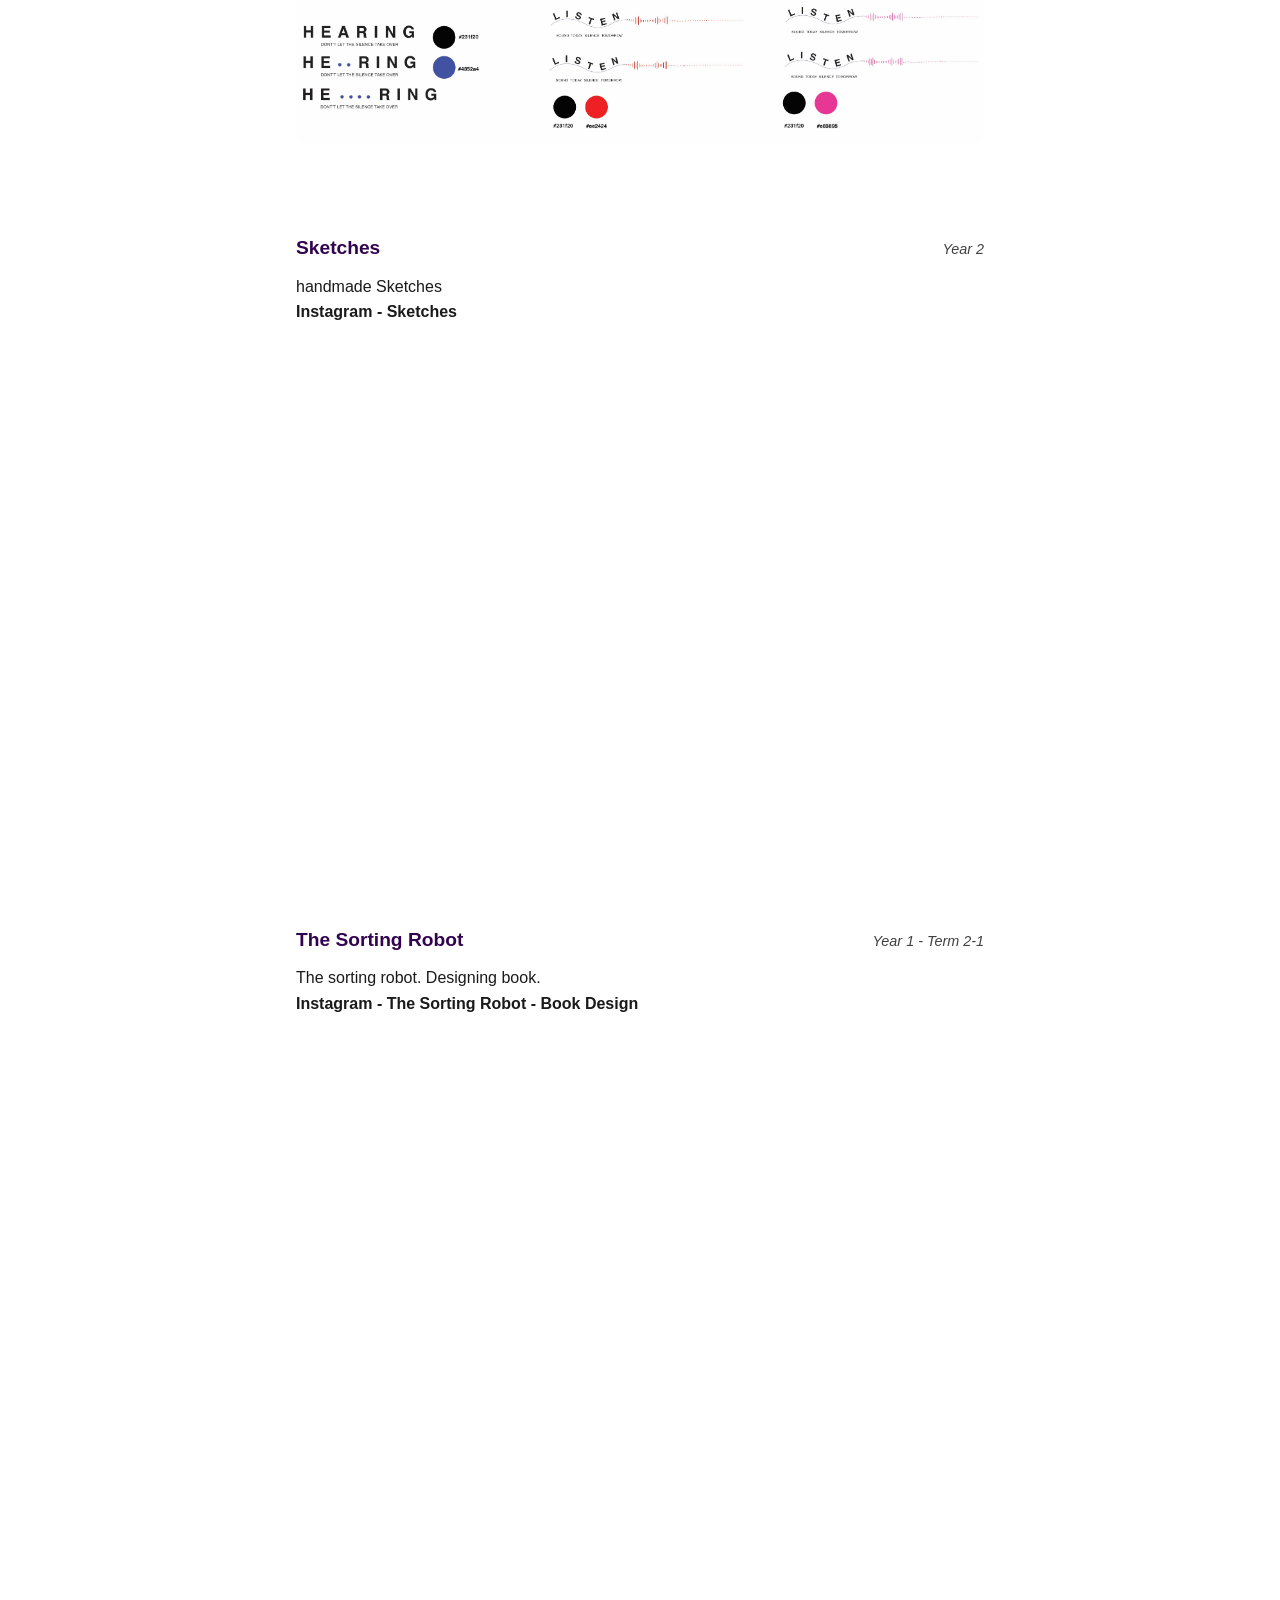
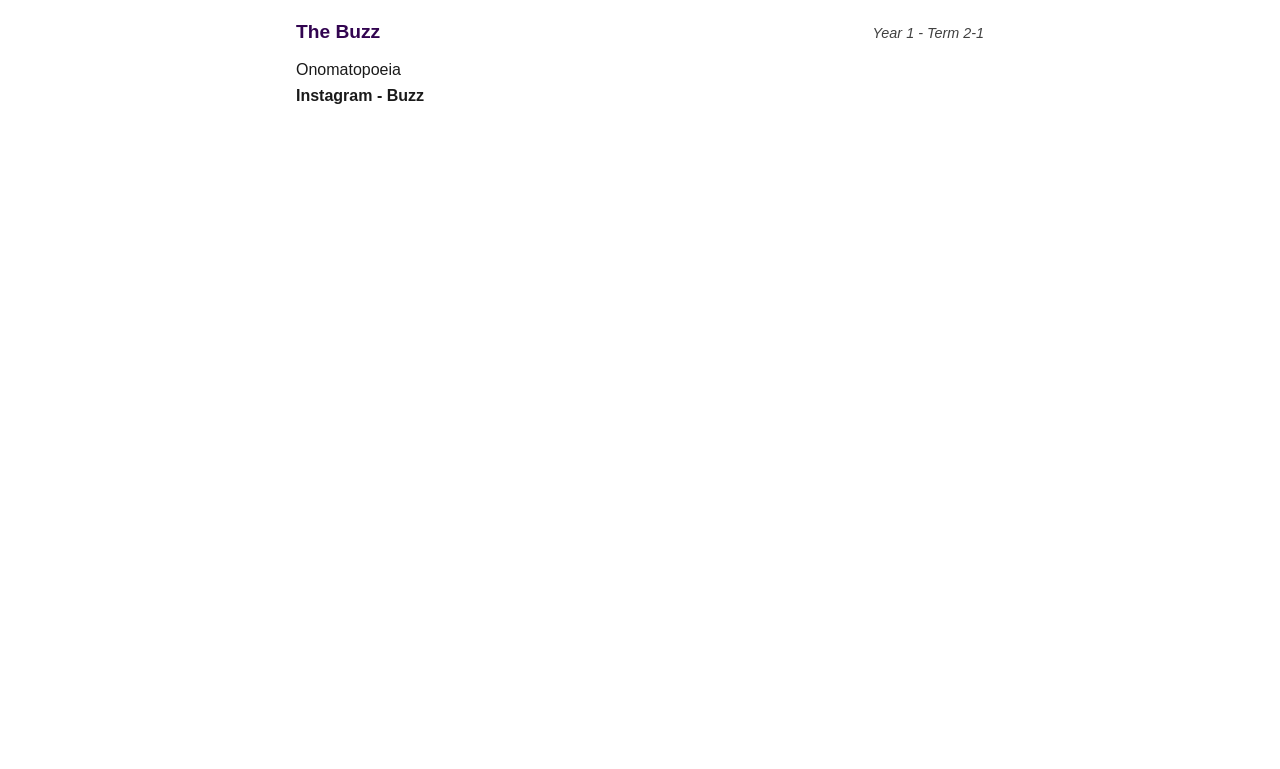
==== commit d916263e: "update" ====
--- a/index.html
+++ b/index.html
@@ -411,7 +411,7 @@
 <!-- Book - The sorting robot -->
 <div class="project" id="book">
             <div class="project-header">
-                <h2 class="project-title">The Sorting Bobot</h2>
+                <h2 class="project-title">The Sorting Robot</h2>
                 <span class="project-tag">Year 1 - Term 2-1</span>
             </div>
             
